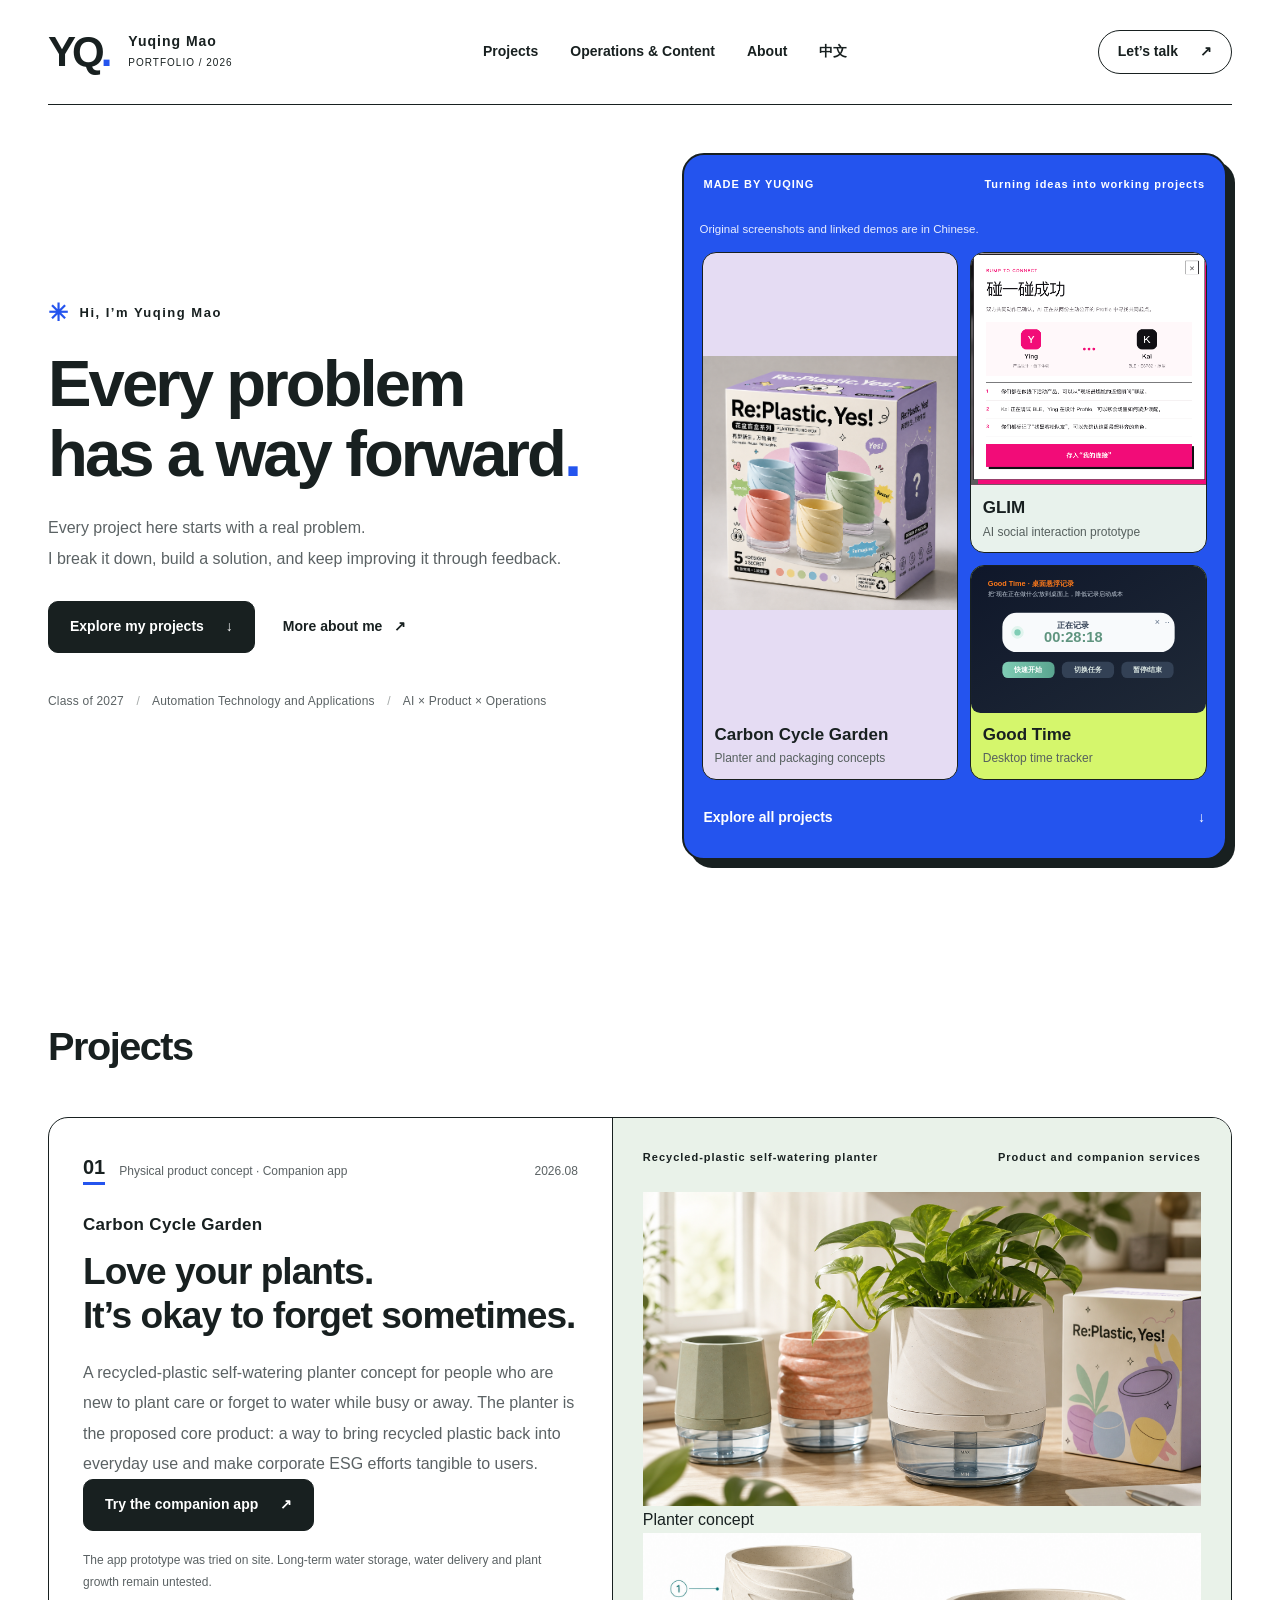
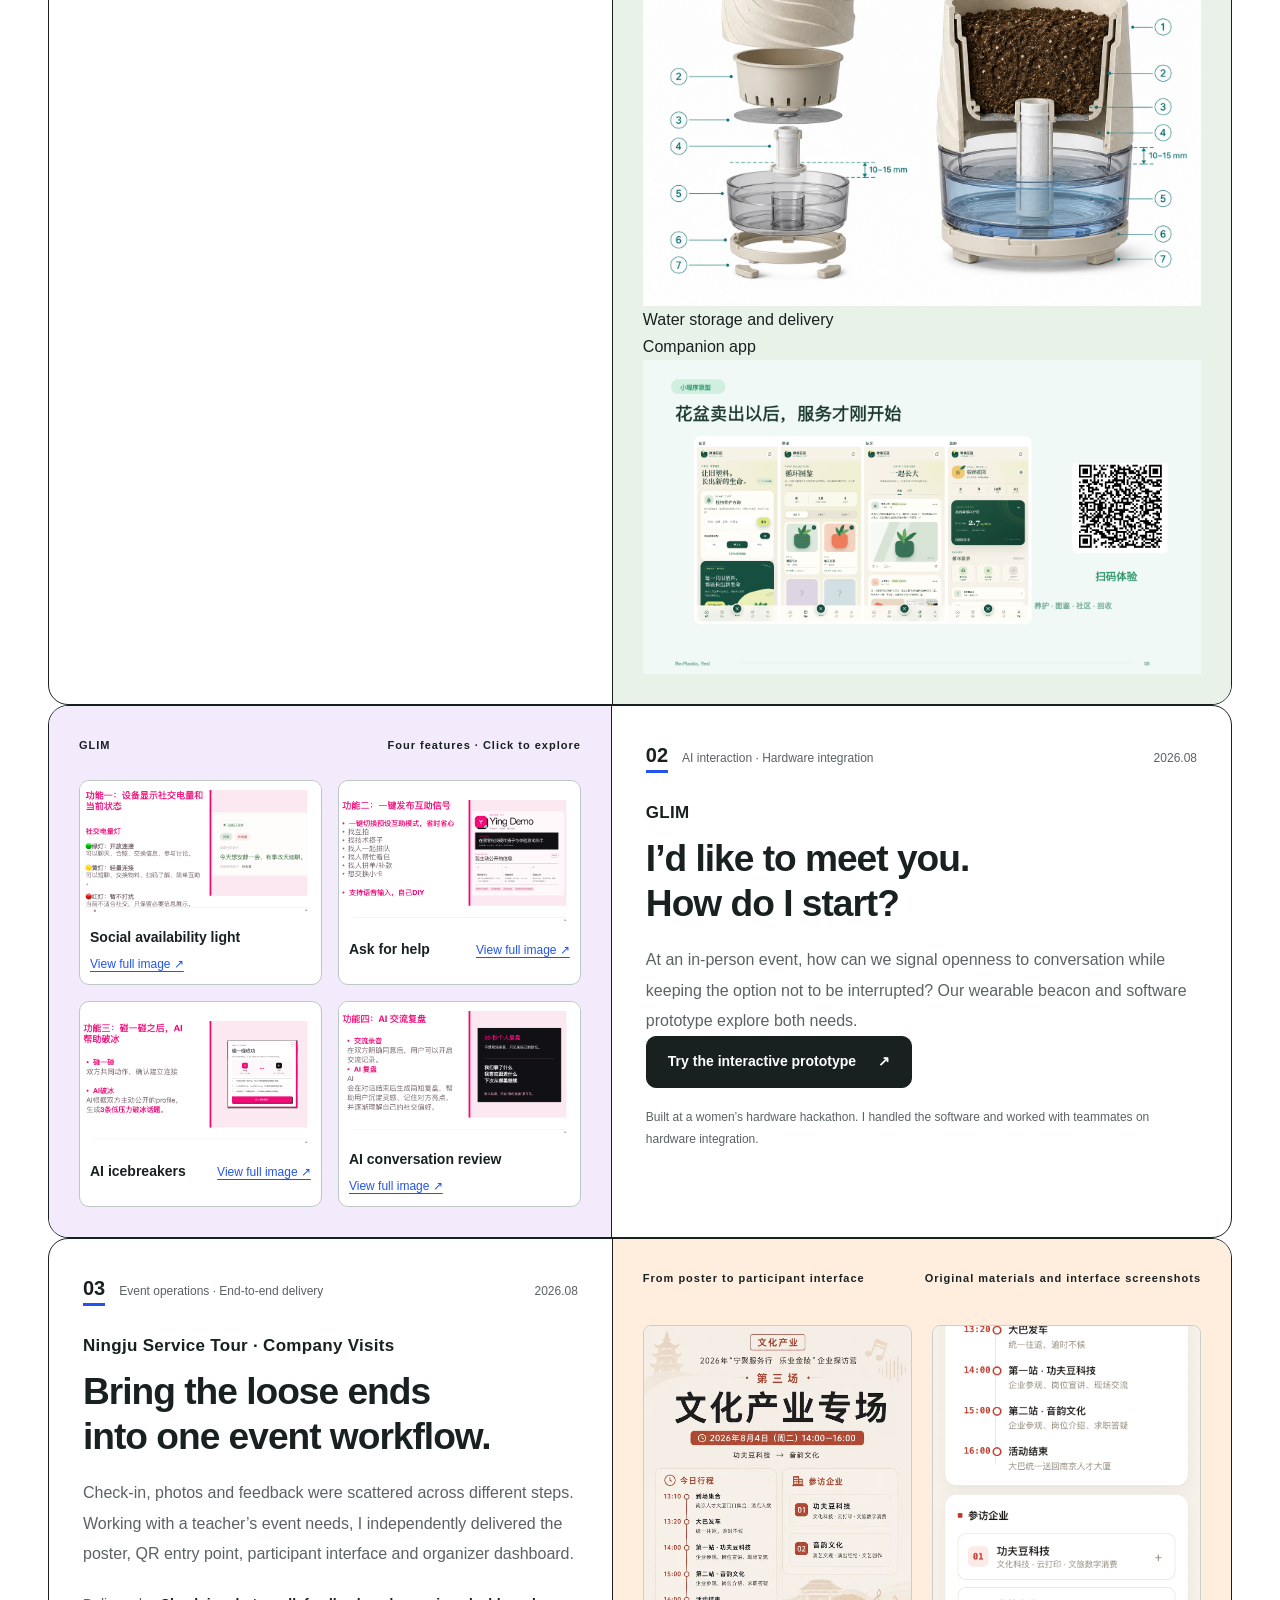
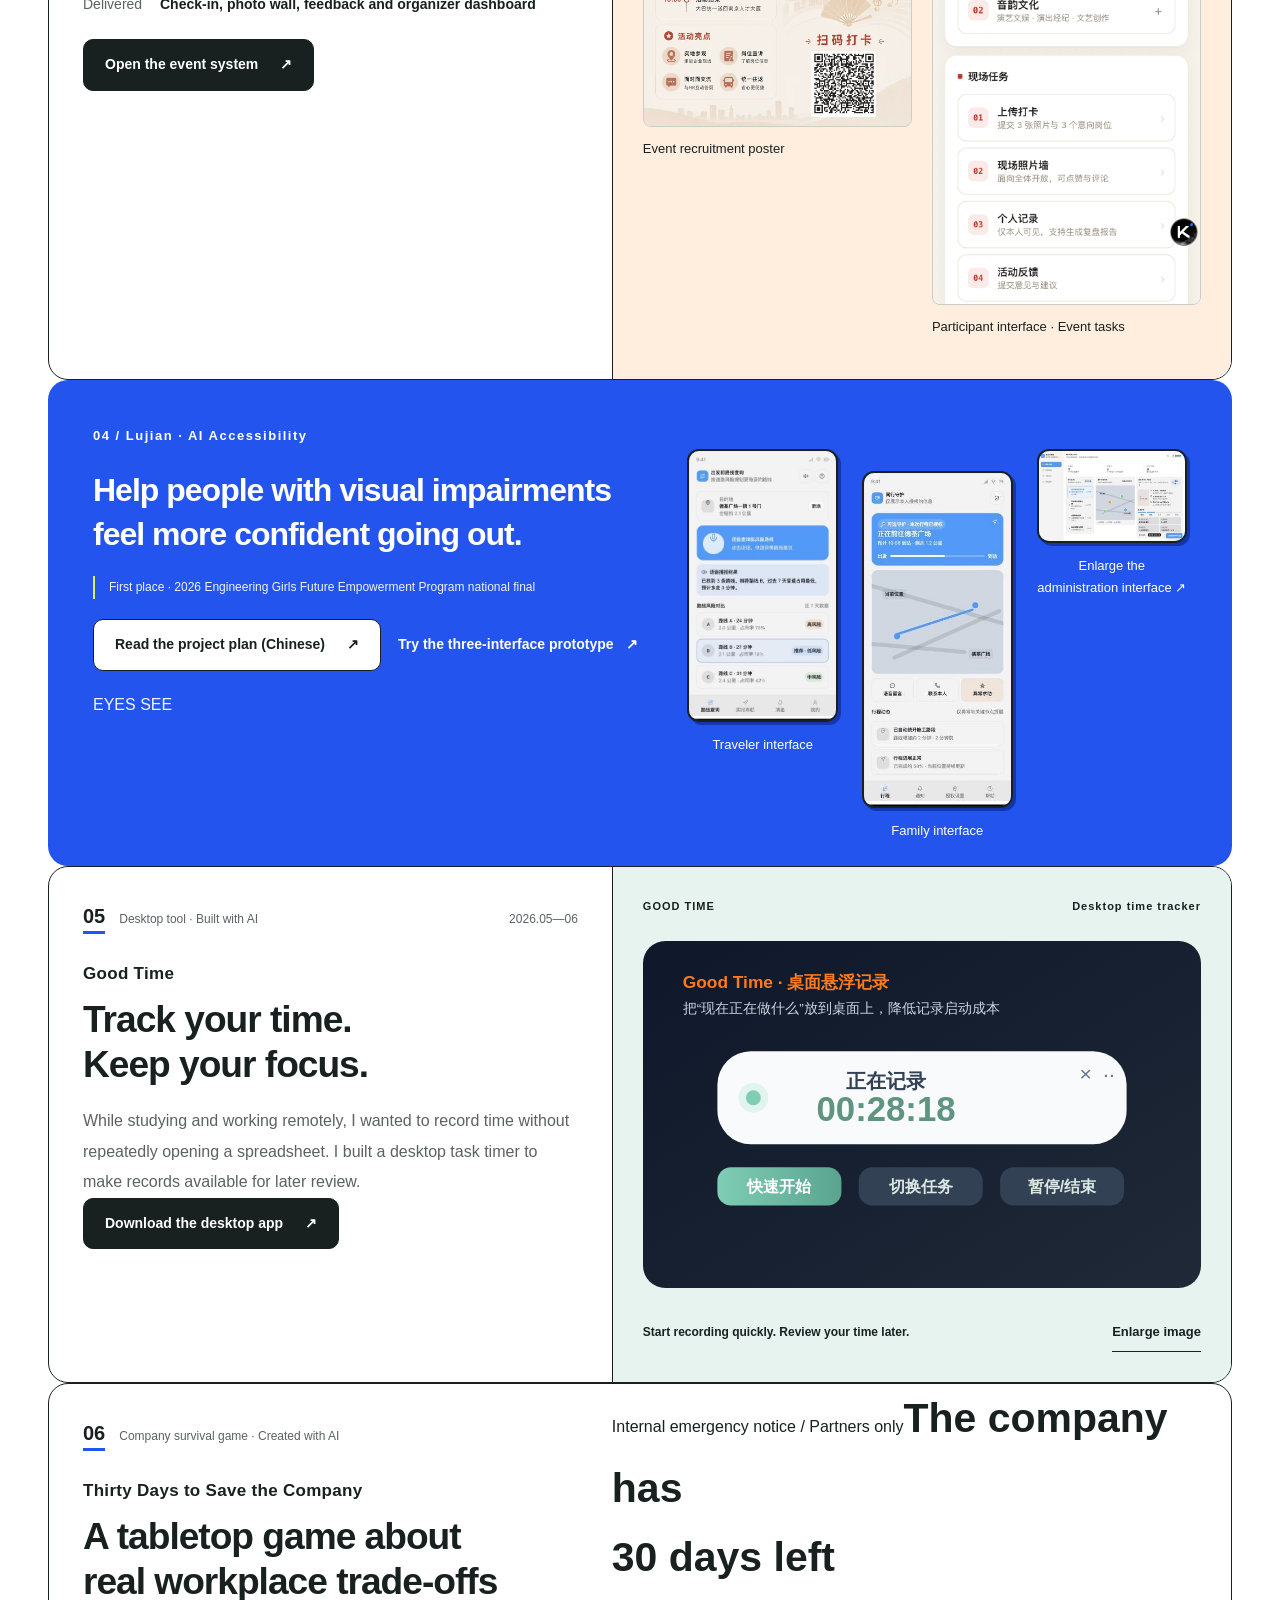
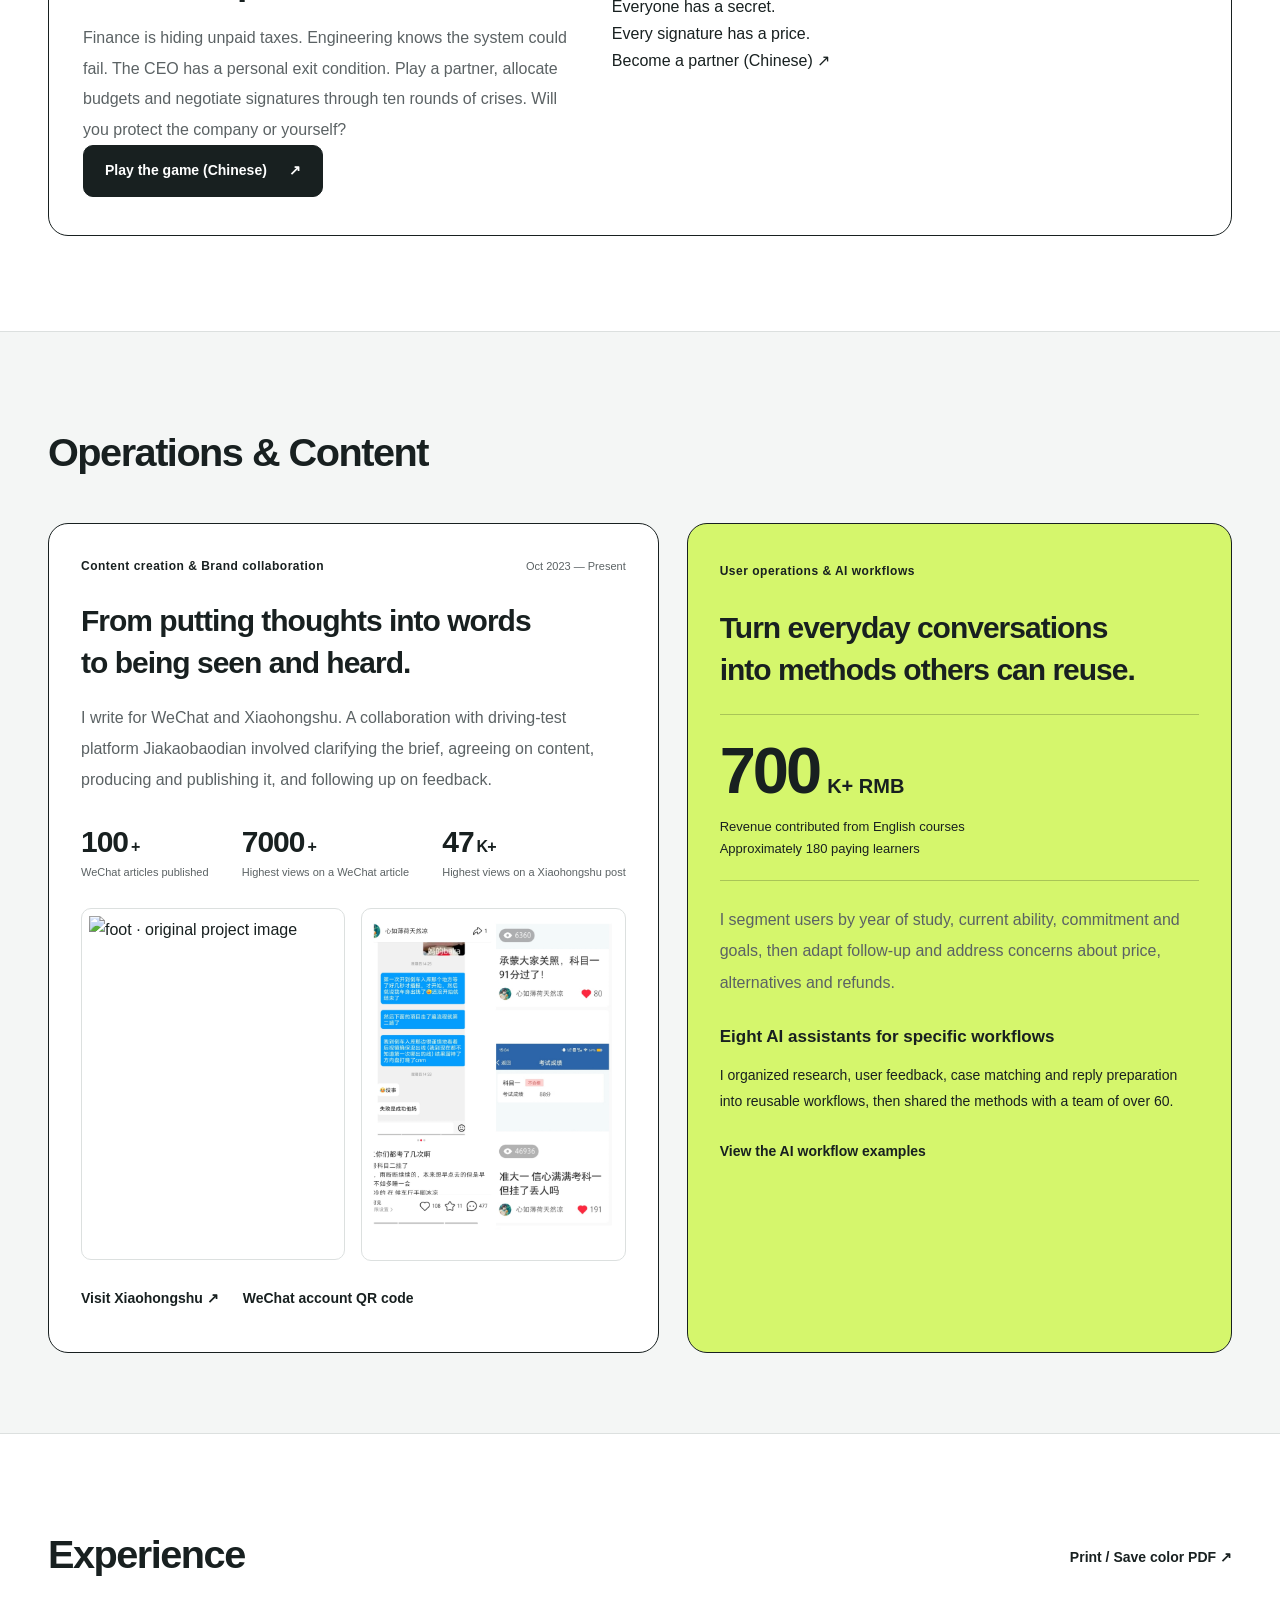
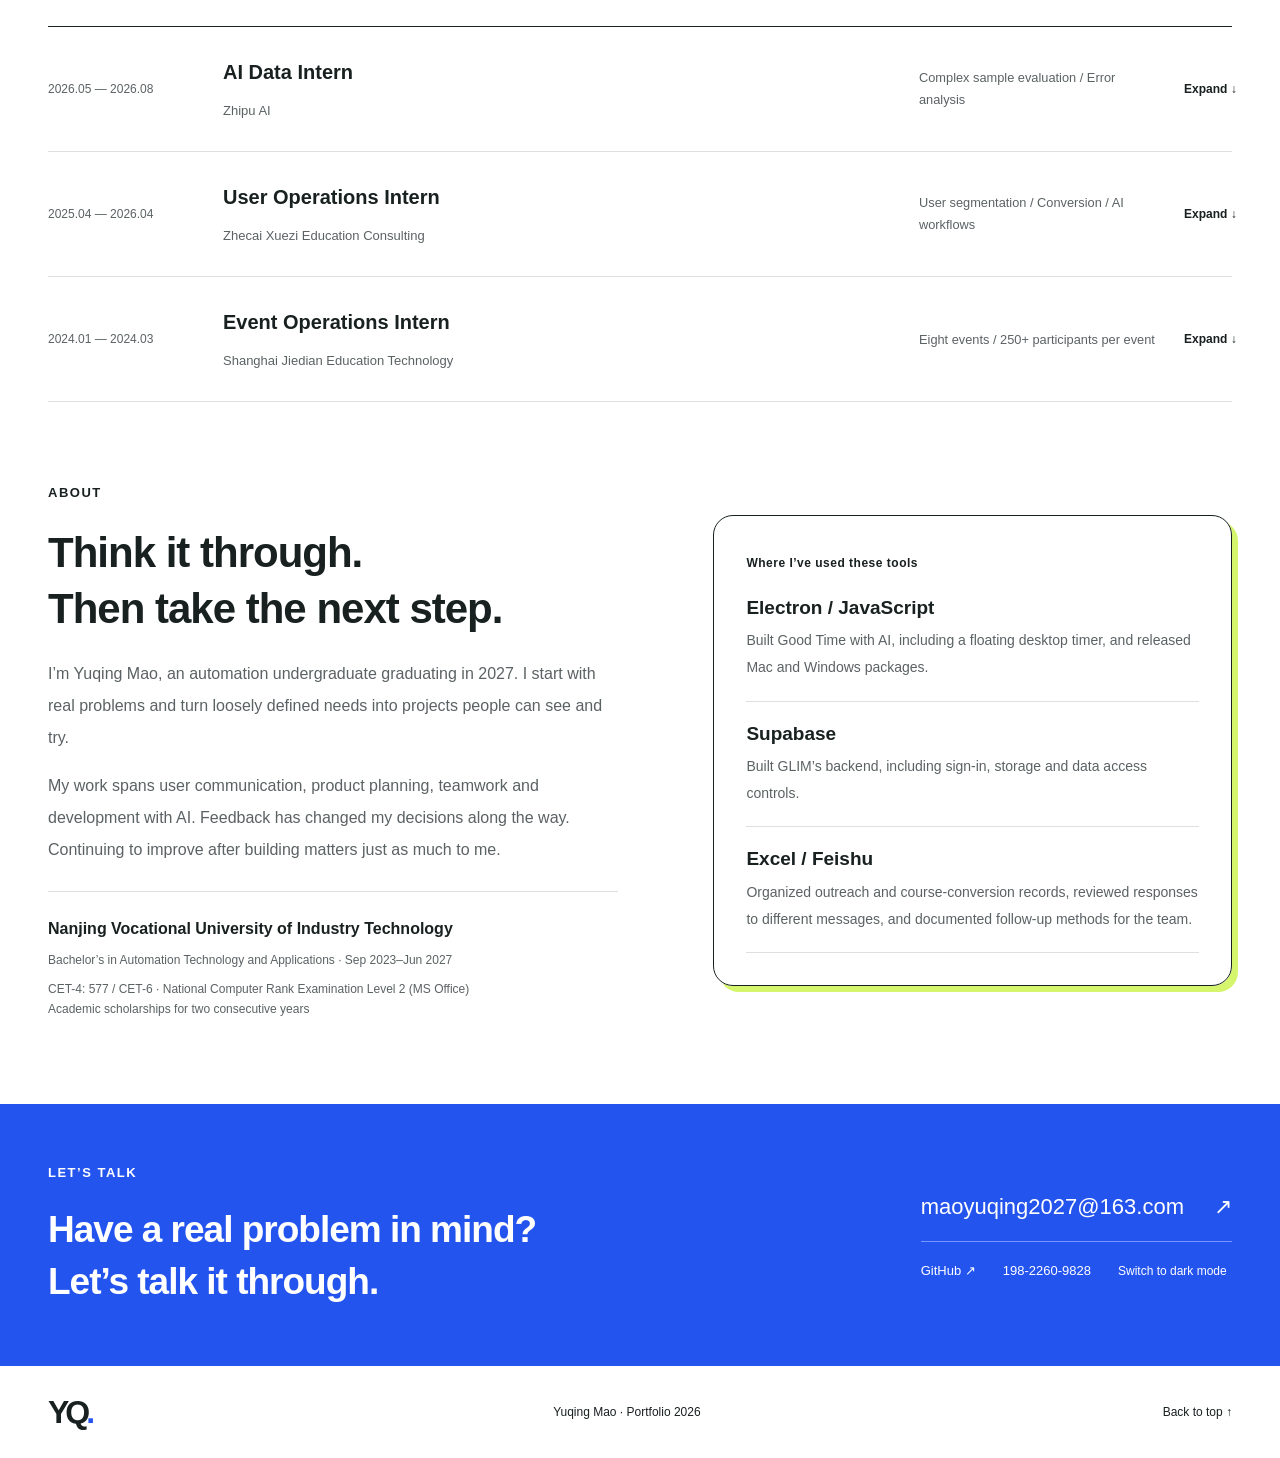
==== index.html @ da19c400 "Create English edition of the complete portfolio" ====
<!doctype html>
<html lang="en">
<head>
  <meta charset="utf-8">
  <meta name="viewport" content="width=device-width, initial-scale=1">
  <meta name="description" content="Yuqing Mao’s portfolio: real projects in product planning, AI development, user operations and collaborative problem solving.">
  <meta name="theme-color" content="#2454ee">
  <title>Yuqing Mao · Portfolio</title>
  <link rel="stylesheet" href="style.1039e407af.css">
  <link rel="stylesheet" href="image-fixes.d05cc0fbe7.css">
  <script src="app.6c5e08f1da.js" defer></script>
  <link rel="stylesheet" href="refinements.css?v=92fca31f43f2">
</head>
<body>
  <a class="skip-link" href="#main">Skip to main content</a>
  <header class="header shell">
    <a class="wordmark" href="#top" aria-label="Yuqing Mao, back to top">YQ<span class="wordmark-dot">.</span><span class="wordmark-name">Yuqing Mao<br><small>PORTFOLIO / 2026</small></span></a>
    <nav aria-label="Original project material · View image"><a href="#work">Projects</a><a href="#practice">Operations &amp; Content</a><a href="#about">About</a><a href="https://mon24123.github.io/portfolio-complete/">中文</a></nav>
    <a class="nav-contact" href="mailto:maoyuqing2027@163.com">Let’s talk <span aria-hidden="true">↗</span></a>
  </header>
  <main id="main">
    <section class="hero shell" id="top" aria-labelledby="hero-title">
      <div class="hero-copy">
        <p class="eyebrow"><span class="tiny-cross" aria-hidden="true">✳</span> Hi, I’m Yuqing Mao</p>
        <h1 id="hero-title">Every problem<br>has a way forward<span class="blue-period">.</span></h1>
        <p class="hero-description">Every project here starts with a real problem.<br>I break it down, build a solution, and keep improving it through feedback.</p>
        <div class="hero-actions"><a class="button button-dark" href="#work">Explore my projects <span aria-hidden="true">↓</span></a><a class="quiet-link" href="#about">More about me <span aria-hidden="true">↗</span></a></div>
        <p class="hero-meta">Class of 2027 <span>/</span> Automation Technology and Applications <span>/</span> AI × Product × Operations</p>
      </div>
      <div class="hero-board work-showcase" aria-label="Selected project previews">
        <div class="board-top"><span>MADE BY YUQING</span><span>Turning ideas into working projects</span></div>
        <p class="evidence-language-note">Original screenshots and linked demos are in Chinese.</p><div class="showcase-grid">
          <a class="showcase-piece showcase-planter" href="#carbon"><img src="carbon-packaging-design.png" alt="carbon packaging design · original project image" width="1254" height="1254" fetchpriority="high"><span><strong>Carbon Cycle Garden</strong><small>Planter and packaging concepts</small></span></a>
          <a class="showcase-piece showcase-glim" href="#glim"><div class="showcase-glim-image"><img src="glim-ai-icebreaker.png" alt="glim ai icebreaker · original project image" width="1600" height="900"></div><span><strong>GLIM</strong><small>AI social interaction prototype</small></span></a>
          <a class="showcase-piece showcase-time" href="#goodtime"><img src="goodtime-widget.svg" alt="goodtime widget · original project image" width="900" height="560"><span><strong>Good Time</strong><small>Desktop time tracker</small></span></a>
        </div>
        <a class="showcase-more" href="#work">Explore all projects <span aria-hidden="true">↓</span></a>
      </div>
    </section>
    <section class="work-section shell" id="work" aria-labelledby="work-title">
      <div class="section-heading plain-section-heading"><h2 id="work-title">Projects</h2></div>
      <article class="project project-carbon" id="carbon">
        <div class="project-copy"><div class="project-meta"><span class="project-index">01</span><span>Physical product concept · Companion app</span><time>2026.08</time></div><h3>Carbon Cycle Garden<span>Love your plants.<br>It’s okay to forget sometimes.</span></h3><p class="project-intro">A recycled-plastic self-watering planter concept for people who are new to plant care or forget to water while busy or away. The planter is the proposed core product: a way to bring recycled plastic back into everyday use and make corporate ESG efforts tangible to users.</p><div class="project-actions"><a class="button button-dark" href="https://da1f3db7ec4b45ccbada79fa11b0fa3a.app.workbuddy.link/" target="_blank" rel="noopener noreferrer">Try the companion app <span aria-hidden="true">↗</span></a></div><p class="boundary">The app prototype was tried on site. Long-term water storage, water delivery and plant growth remain untested.</p></div>
        <div class="project-visual carbon-visual"><div class="visual-caption"><span>Recycled-plastic self-watering planter</span><span>Product and companion services</span></div><div class="carbon-product-strip"><figure><button class="image-button" type="button" data-image="carbon-planter-design.png" data-caption="Planter exterior concept · Original material in Chinese"><img src="carbon-planter-design.png" alt="carbon planter design · original project image" loading="lazy"></button><figcaption>Planter concept</figcaption></figure><figure><button class="image-button" type="button" data-image="carbon-planter-structure.png" data-caption="Water storage and delivery concept · Original material in Chinese"><img src="carbon-planter-structure.png" alt="carbon planter structure · original project image" loading="lazy"></button><figcaption>Water storage and delivery</figcaption></figure></div><p class="carbon-app-label">Companion app</p><button class="image-button carbon-app-preview" type="button" data-image="carbon-garden-ui.png" data-caption="Carbon Cycle Garden companion app · Original material in Chinese" aria-label="Enlarge Carbon Cycle Garden companion app"><img src="carbon-garden-ui.png" alt="carbon garden ui · original project image" width="1600" height="900" loading="lazy"></button></div>
      </article>
      
      <article class="project project-glim" id="glim">
        <div class="project-visual glim-visual glim-compact" id="glim-detail"><div class="visual-caption"><span>GLIM</span><span>Four features · Click to explore</span></div><div class="glim-thumb-grid"><button class="glim-feature" type="button" data-image="glim-social-signal.png" data-caption="Social availability light · Original material in Chinese" aria-label="Enlarge Social availability light"><img src="glim-social-signal.png" alt="glim social signal · original project image" width="1600" height="900" loading="lazy"><span><strong>Social availability light</strong><small>View full image ↗</small></span></button><button class="glim-feature" type="button" data-image="glim-help-signal.png" data-caption="Help signal · Original material in Chinese" aria-label="Enlarge Help signal"><img src="glim-help-signal.png" alt="glim help signal · original project image" width="1600" height="900" loading="lazy"><span><strong>Ask for help</strong><small>View full image ↗</small></span></button><button class="glim-feature" type="button" data-image="glim-ai-icebreaker.png" data-caption="AI icebreakers · Original material in Chinese" aria-label="Enlarge AI icebreakers"><img src="glim-ai-icebreaker.png" alt="glim ai icebreaker · original project image" width="1600" height="900" loading="lazy"><span><strong>AI icebreakers</strong><small>View full image ↗</small></span></button><button class="glim-feature" type="button" data-image="glim-ai-review.png" data-caption="AI conversation review · Original material in Chinese" aria-label="Enlarge AI conversation review"><img src="glim-ai-review.png" alt="glim ai review · original project image" width="1600" height="900" loading="lazy"><span><strong>AI conversation review</strong><small>View full image ↗</small></span></button></div></div>
        <div class="project-copy"><div class="project-meta"><span class="project-index">02</span><span>AI interaction · Hardware integration</span><time>2026.08</time></div><h3>GLIM<span>I’d like to meet you.<br>How do I start?</span></h3><p class="project-intro">At an in-person event, how can we signal openness to conversation while keeping the option not to be interrupted? Our wearable beacon and software prototype explore both needs.</p><div class="project-actions"><a class="button button-dark" href="https://dec3359414dc4fc28be14b5119c0e4ce.app.workbuddy.link/" target="_blank" rel="noopener noreferrer">Try the interactive prototype <span aria-hidden="true">↗</span></a></div><p class="boundary">Built at a women’s hardware hackathon. I handled the software and worked with teammates on hardware integration.</p></div>
      </article>
      <article class="project project-visit" id="visit"><div class="project-copy"><div class="project-meta"><span class="project-index">03</span><span>Event operations · End-to-end delivery</span><time>2026.08</time></div><h3>Ningju Service Tour · Company Visits<span>Bring the loose ends<br>into one event workflow.</span></h3><p class="project-intro">Check-in, photos and feedback were scattered across different steps. Working with a teacher’s event needs, I independently delivered the poster, QR entry point, participant interface and organizer dashboard.</p><dl class="project-facts"><div><dt>Delivered</dt><dd>Check-in, photo wall, feedback and organizer dashboard</dd></div></dl><div class="project-actions"><a class="button button-dark" href="https://nj-culture-visit-26-d9bt8e3db222-1455784944.tcloudbaseapp.com" target="_blank" rel="noopener noreferrer">Open the event system <span aria-hidden="true">↗</span></a></div></div><div class="project-visual visit-visual"><div class="visual-caption"><span>From poster to participant interface</span><span>Original materials and interface screenshots</span></div><div class="visit-stage visit-evidence"><figure><img src="culture-visit-poster.jpg" alt="culture visit poster · original project image" width="1024" height="1536" loading="lazy"><figcaption>Event recruitment poster</figcaption></figure><figure><img src="culture-visit-ui.png" alt="culture visit ui · original project image" width="780" height="1688" loading="lazy"><figcaption>Participant interface · Event tasks</figcaption></figure></div></div></article>
      
      <article class="lujian-project" id="lujian"><div class="lujian-copy"><p class="eyebrow">04 / Lujian · AI Accessibility</p><h3>Help people with visual impairments<br>feel more confident going out.</h3><p class="lujian-award">First place · 2026 Engineering Girls Future Empowerment Program national final</p><div class="project-actions"><a class="button button-light" href="https://mon24123.github.io/portfolio-complete/bp.html">Read the project plan (Chinese) <span aria-hidden="true">↗</span></a><a class="quiet-link" href="https://bc70e4277289472ba066411826c8a06d.gz2.agentos-app.net" target="_blank" rel="noopener noreferrer">Try the three-interface prototype <span aria-hidden="true">↗</span></a></div><p class="eyesee-mark" aria-label="EYES SEE">EYES SEE</p></div><div class="lujian-screens"><figure><button class="image-button" type="button" data-image="bp-trip.jpg" data-caption="EYES SEE traveler prototype · Original material in Chinese"><img src="bp-trip.jpg" alt="bp trip · original project image" width="359" height="658" loading="lazy"></button><figcaption>Traveler interface</figcaption></figure><figure><button class="image-button" type="button" data-image="bp-family.jpg" data-caption="EYES SEE family prototype · Original material in Chinese"><img src="bp-family.jpg" alt="bp family · original project image" width="290" height="658" loading="lazy"></button><figcaption>Family interface</figcaption></figure><figure class="governance-screen"><button class="image-button" type="button" data-image="bp-governance.jpg" data-caption="EYES SEE administration prototype · Original material in Chinese"><img src="bp-governance.jpg" alt="bp governance · original project image" width="1081" height="658" loading="lazy"></button><figcaption>Enlarge the administration interface ↗</figcaption></figure></div></article>
      
      <article class="project project-goodtime" id="goodtime">
        <div class="project-copy">
          <div class="project-meta"><span class="project-index">05</span><span>Desktop tool · Built with AI</span><time>2026.05—06</time></div>
          <h3>Good Time<span>Track your time.<br>Keep your focus.</span></h3>
          <p class="project-intro">While studying and working remotely, I wanted to record time without repeatedly opening a spreadsheet. I built a desktop task timer to make records available for later review.</p>

          <div class="project-actions"><a class="button button-dark" href="https://github.com/Mon24123/good-time/releases/tag/v0.2.2" target="_blank" rel="noopener noreferrer">Download the desktop app <span aria-hidden="true">↗</span></a></div>
        </div>
        <div class="project-visual goodtime-visual">
          <div class="visual-caption"><span>GOOD TIME</span><span>Desktop time tracker</span></div>
          <button class="image-button goodtime-preview" type="button" data-image="goodtime-widget.svg" data-caption="Good Time desktop timer illustration, not an app screenshot · Original material in Chinese" aria-label="Enlarge Good Time desktop timer illustration, not an app screenshot"><img src="goodtime-widget.svg" alt="goodtime widget · original project image" width="900" height="560" loading="lazy"></button>
          <div class="visual-foot"><span>Start recording quickly. Review your time later.</span><button class="image-text-action" type="button" data-image="goodtime-widget.svg" data-caption="Good Time desktop timer illustration, not an app screenshot · Original material in Chinese">Enlarge image</button></div>
        </div>
      </article>
<article class="project project-game" id="game-project"><div class="project-copy"><div class="project-meta"><span class="project-index">06</span><span>Company survival game · Created with AI</span></div><h3>Thirty Days to Save the Company<span>A tabletop game about<br>real workplace trade-offs</span></h3><p class="project-intro">Finance is hiding unpaid taxes. Engineering knows the system could fail. The CEO has a personal exit condition. Play a partner, allocate budgets and negotiate signatures through ten rounds of crises. Will you protect the company or yourself?</p><div class="project-actions"><a class="button button-dark" href="https://mon24123.github.io/portfolio-complete/game/">Play the game (Chinese) <span aria-hidden="true">↗</span></a></div></div><a class="game-poster" href="https://mon24123.github.io/portfolio-complete/game/" aria-label="Play Thirty Days to Save the Company in Chinese"><span>Internal emergency notice / Partners only</span><strong>The company has<br><b>30</b> days left</strong><p>Everyone has a secret.<br>Every signature has a price.</p><span class="game-poster-action">Become a partner (Chinese) ↗</span></a></article>
    </section>
    <section class="practice-section" id="practice" aria-labelledby="practice-title"><div class="shell"><div class="section-heading plain-section-heading"><h2 id="practice-title">Operations &amp; Content</h2></div><div class="practice-grid"><article class="content-card"><div class="content-heading"><span class="small-label">Content creation &amp; Brand collaboration</span><span>Oct 2023 — Present</span></div><h3>From putting thoughts into words<br>to being seen and heard.</h3><p>I write for WeChat and Xiaohongshu. A collaboration with driving-test platform Jiakaobaodian involved clarifying the brief, agreeing on content, producing and publishing it, and following up on feedback.</p><div class="content-numbers"><div><strong>100<span>+</span></strong><p>WeChat articles published</p></div><div><strong>7000<span>+</span></strong><p>Highest views on a WeChat article</p></div><div><strong>47<span>K+</span></strong><p>Highest views on a Xiaohongshu post</p></div></div><div class="content-evidence"><button type="button" class="image-button" data-image="foot.png" data-caption="WeChat publishing and interaction records · Original material in Chinese"><img src="foot.png" alt="foot · original project image" loading="lazy"></button><button type="button" class="image-button" data-image="xhs.png" data-caption="Xiaohongshu content and view records · Original material in Chinese"><img src="xhs.png" alt="xhs · original project image" loading="lazy"></button></div><div class="content-links"><a class="quiet-link" href="https://xhslink.com/m/DnZHFcwTKL" target="_blank" rel="noopener noreferrer">Visit Xiaohongshu ↗</a><button type="button" class="quiet-link text-button" data-image="wxcode.png" data-caption="WeChat account QR code · Original material in Chinese">WeChat account QR code</button></div></article><article class="operations-card"><span class="small-label">User operations &amp; AI workflows</span><h3>Turn everyday conversations<br>into methods others can reuse.</h3><div class="operations-stat"><strong>700<span>K+ RMB</span></strong><p>Revenue contributed from English courses<br>Approximately 180 paying learners</p></div><p>I segment users by year of study, current ability, commitment and goals, then adapt follow-up and address concerns about price, alternatives and refunds.</p><div class="workflow-note"><strong>Eight AI assistants for specific workflows</strong><p>I organized research, user feedback, case matching and reply preparation into reusable workflows, then shared the methods with a team of over 60.</p></div><button class="quiet-link text-button" type="button" data-image="agent.png" data-caption="AI assistants and reusable workflows · Original material in Chinese">View the AI workflow examples </button></article></div></div></section>
    <section class="experience-section shell" id="experience" aria-labelledby="experience-title"><div class="section-heading plain-section-heading"><h2 id="experience-title">Experience</h2><button class="quiet-link text-button" id="print-page" type="button">Print / Save color PDF ↗</button></div><div class="experience-list"><details class="experience-item"><summary><span class="experience-date">2026.05 — 2026.08</span><span class="experience-title"><strong>AI Data Intern</strong><span>Zhipu AI</span></span><span class="experience-key">Complex sample evaluation / Error analysis</span><span class="detail-plus" aria-hidden="true"><span class="when-closed">Expand ↓</span><span class="when-open">Collapse ↑</span></span></summary><div class="experience-body"><p>Evaluated complex real-user question-and-answer samples, identified recurring issues and reported internal tool feedback, producing reviewable judgments under shared guidelines.</p><p>Checked logical consistency, plausibility and formatting; documented contradictions and recurring errors in structured feedback, developing a practical understanding of model limits.</p></div></details><details class="experience-item"><summary><span class="experience-date">2025.04 — 2026.04</span><span class="experience-title"><strong>User Operations Intern</strong><span>Zhecai Xuezi Education Consulting</span></span><span class="experience-key">User segmentation / Conversion / AI workflows</span><span class="detail-plus" aria-hidden="true"><span class="when-closed">Expand ↓</span><span class="when-open">Collapse ↑</span></span></summary><div class="experience-body"><p>Screened potential learners, handled consultations and follow-up, and supported purchases of English courses priced around RMB 4,000. Converted approximately 180 paying learners and contributed over RMB 700,000 in revenue.</p><p>Segmented users by year of study, ability, commitment and goals. Adapted follow-up and increased conversions in a single sales round from two to nine. Addressed price, competitor and refund concerns, re-engaged past leads and achieved the top result in one sales round.</p><p>Created eight AI assistants for specific workflows. Methods were shared with a team of over 60 and incorporated into onboarding.</p></div></details><details class="experience-item"><summary><span class="experience-date">2024.01 — 2024.03</span><span class="experience-title"><strong>Event Operations Intern</strong><span>Shanghai Jiedian Education Technology</span></span><span class="experience-key">Eight events / 250+ participants per event</span><span class="detail-plus" aria-hidden="true"><span class="when-closed">Expand ↓</span><span class="when-open">Collapse ↑</span></span></summary><div class="experience-body"><p>Helped organize eight online events for university students, each with over 250 participants, supporting recruitment, onboarding, live interaction and follow-up.</p><p>Invited participants through private channels, managed group entry and reminders, and served as an event coach for interaction, speaking and participant support. Followed up on participation and feedback.</p></div></details></div></section>
    <section class="about-section shell" id="about" aria-labelledby="about-title"><div class="about-intro"><p class="eyebrow">ABOUT</p><h2 id="about-title">Think it through.<br>Then take the next step.</h2><p>I’m Yuqing Mao, an automation undergraduate graduating in 2027. I start with real problems and turn loosely defined needs into projects people can see and try.</p><p>My work spans user communication, product planning, teamwork and development with AI. Feedback has changed my decisions along the way. Continuing to improve after building matters just as much to me.</p><div class="education"><strong>Nanjing Vocational University of Industry Technology</strong><p>Bachelor’s in Automation Technology and Applications · Sep 2023–Jun 2027</p><p>CET-4: 577 / CET-6 · National Computer Rank Examination Level 2 (MS Office)<br>Academic scholarships for two consecutive years</p></div></div><div class="skills-panel"><span class="small-label">Where I’ve used these tools</span><div><h3>Electron / JavaScript</h3><p>Built Good Time with AI, including a floating desktop timer, and released Mac and Windows packages.</p></div><div><h3>Supabase</h3><p>Built GLIM’s backend, including sign-in, storage and data access controls.</p></div><div><h3>Excel / Feishu</h3><p>Organized outreach and course-conversion records, reviewed responses to different messages, and documented follow-up methods for the team.</p></div></div></section>
    <section class="contact-section" id="contact"><div class="shell contact-inner"><div><p class="eyebrow">LET’S TALK</p><h2>Have a real problem in mind?<br>Let’s talk it through.</h2></div><div class="contact-links"><a class="email-link" href="mailto:maoyuqing2027@163.com">maoyuqing2027@163.com <span aria-hidden="true">↗</span></a><div><a href="https://github.com/Mon24123" target="_blank" rel="noopener noreferrer">GitHub ↗</a><a href="tel:19822609828">198-2260-9828</a><button type="button" class="text-button" id="theme-toggle" aria-pressed="false">Switch to dark mode</button></div></div></div></section>
  </main>
  <footer class="footer shell"><a class="wordmark" href="#top">YQ<span class="wordmark-dot">.</span></a><p>Yuqing Mao · Portfolio 2026</p><a href="#top">Back to top ↑</a></footer>
  <dialog class="image-dialog" id="image-dialog" aria-labelledby="image-caption"><div class="dialog-top"><p id="image-caption"></p><button type="button" id="close-image" aria-label="Original project material · View image">Close ×</button></div><img id="expanded-image" alt=" · original project image"></dialog>
</body>
</html>
---- style.1039e407af.css ----
@charset "UTF-8";
:root{--paper:#fff;--ink:#182020;--muted:#5b6264;--line:#dce0df;--blue:#2454ee;--lime:#d5f66c;--mint:#eef8f1;--shadow:6px 6px 0 var(--ink);--radius:20px;--body-font:-apple-system,BlinkMacSystemFont,"PingFang SC","Microsoft YaHei",sans-serif;color-scheme:light}
*{box-sizing:border-box}html{scroll-behavior:smooth;scroll-padding-top:32px}body{margin:0;background:var(--paper);color:var(--ink);font-family:var(--body-font);font-size:16px;line-height:1.7}a{color:inherit;text-decoration:none}button{font:inherit;color:inherit;cursor:pointer}img{max-width:100%;display:block}h1,h2,h3,h4,p,figure{margin:0}h1,h2,h3,h4{line-height:1.25}button,a,summary{-webkit-tap-highlight-color:transparent}a:focus-visible,button:focus-visible,summary:focus-visible{outline:3px solid var(--blue);outline-offset:5px}::selection{background:var(--lime);color:var(--ink)}.shell{width:min(1220px,calc(100% - 96px));margin-inline:auto}.skip-link{position:fixed;top:-100px;left:20px;background:var(--ink);color:white;padding:10px 20px;z-index:20}.skip-link:focus{top:10px}.header{height:105px;border-bottom:1px solid var(--ink);display:flex;align-items:center;justify-content:space-between;gap:28px}.wordmark{display:inline-flex;align-items:center;font-size:42px;font-weight:900;letter-spacing:-4px;line-height:1}.wordmark-dot{color:var(--blue)}.wordmark-name{font-size:14px;font-weight:700;letter-spacing:1px;line-height:1.4;margin-left:20px}.wordmark-name small{font-size:10px;font-weight:500;letter-spacing:1px}.header nav{display:flex;gap:32px;font-size:14px;font-weight:650}.header nav a:hover,.quiet-link:hover{color:var(--blue)}.nav-contact{display:flex;align-items:center;gap:22px;font-size:14px;font-weight:700;border:1.5px solid var(--ink);border-radius:100px;padding:9px 19px}.nav-contact:hover{background:var(--lime)}.hero{display:grid;grid-template-columns:1.06fr 1fr;gap:50px;align-items:center;padding-block:80px 75px}.eyebrow{font-size:13px;font-weight:750;letter-spacing:1.5px;display:flex;gap:10px;align-items:center}.tiny-cross{color:var(--blue);font-size:24px;line-height:1}.hero h1{font-size:clamp(38px,4.5vw,64px);font-weight:850;letter-spacing:-2px;line-height:1.25;margin-block:24px}.highlight-word{position:relative;isolation:isolate;white-space:nowrap}.highlight-word:after{content:"";position:absolute;z-index:-1;background:var(--lime);inset:59% -4px 3% -4px;transform:rotate(-1.5deg)}.blue-period{color:var(--blue)}.hero-description{font-size:16px;line-height:1.95;color:var(--muted);max-width:445px}.hero-actions{display:flex;gap:28px;align-items:center;margin-top:27px}.button{display:inline-flex;gap:22px;align-items:center;justify-content:center;padding:13px 21px;border:1.5px solid var(--ink);border-radius:10px;font-size:14px;font-weight:700;transition:transform .18s,box-shadow .18s;min-height:48px}.button:hover{transform:translate(-2px,-2px);box-shadow:4px 4px 0 var(--blue)}.button-dark{background:var(--ink);color:#fff}.button-light{background:white;color:var(--ink)}.quiet-link{font-size:14px;font-weight:700;display:inline-flex;gap:12px;align-items:center;padding-block:10px}.hero-meta{font-size:12px;letter-spacing:.2px;color:var(--muted);margin-top:38px}.hero-meta span{color:#a4a9a8;margin-inline:9px}.hero-board{border:2px solid var(--ink);border-radius:22px;box-shadow:8px 8px 0 var(--ink);background:var(--blue);position:relative;transform:rotate(2deg);margin:0 5px 0 0;overflow:visible}.board-top{color:#fff;display:flex;justify-content:space-between;gap:10px;padding:20px;font-size:11px;letter-spacing:1px;font-weight:600}.board-image{position:relative;overflow:hidden;aspect-ratio:1.45;margin:0 20px;background:#f0f8f4;border-radius:12px;border:1px solid #182020}.board-image img{position:absolute;width:170%;max-width:none;left:-15%;top:-40%}.board-note{display:flex;justify-content:space-between;align-items:end;gap:20px;padding:23px 24px 25px;color:white}.board-note strong{font-size:28px;letter-spacing:-1px;line-height:1.35}.board-note>span{font-size:12px;writing-mode:vertical-rl;letter-spacing:1px}.board-sticker{position:absolute;bottom:90px;right:-20px;background:var(--lime);border:1.5px solid var(--ink);border-radius:100px;padding:10px 20px;font-size:14px;font-weight:700;transform:rotate(-7deg);box-shadow:3px 3px 0 var(--ink)}.manifesto{background:var(--lime);border-block:1.5px solid var(--ink)}.manifesto>.shell{display:flex;gap:34px;align-items:center;padding-block:17px;font-size:16px;font-weight:650}.manifesto-separator{font-size:22px}.manifesto-en{margin-left:auto;font-size:11px;letter-spacing:1.4px}.work-section{padding-top:94px}.section-heading{display:flex;justify-content:space-between;align-items:end;gap:25px;margin-bottom:46px}.section-heading h2{font-size:clamp(30px,3.1vw,44px);letter-spacing:-1.5px;margin-top:16px;font-weight:800}.section-heading>p{color:var(--muted);font-size:14px;line-height:1.9}.project{display:grid;grid-template-columns:1fr 1.1fr;border:1.5px solid var(--ink);border-radius:var(--radius);overflow:hidden;scroll-margin-top:30px}.project-copy{padding:38px 34px}.project-meta{font-size:12px;display:flex;align-items:center;gap:14px;color:var(--muted)}.project-meta time{margin-left:auto;white-space:nowrap}.project-index{font-size:20px;line-height:1.1;color:var(--ink);font-weight:850;border-bottom:3px solid var(--blue);padding-bottom:4px}.project h3{font-size:17px;font-weight:650;margin-top:29px;letter-spacing:.3px}.project h3>span{display:block;font-size:34px;font-weight:800;letter-spacing:-1px;line-height:1.35;margin-top:13px}.project-intro{color:var(--muted);margin-top:20px;line-height:1.9}.project-facts{margin-block:23px}.project-facts>div{display:grid;grid-template-columns:65px 1fr;gap:12px;margin-top:11px;font-size:13px}.project-facts dt{color:var(--muted)}.project-facts dd{margin:0;font-weight:600}.project-actions{display:flex;align-items:center;flex-wrap:wrap;gap:17px}.boundary{font-size:12px;color:var(--muted);margin-top:19px;line-height:1.8}.project-visual{min-width:0;position:relative;display:flex;flex-direction:column;justify-content:center;border-left:1.5px solid var(--ink);padding:30px}.carbon-visual{background:#e9f2e9}.visual-caption,.visual-foot{display:flex;justify-content:space-between;gap:10px;font-size:11px;letter-spacing:1px;font-weight:650}.visual-caption{margin-bottom:25px}.visual-foot{align-items:center;margin-top:25px;font-size:12px;letter-spacing:0}.visual-foot>span:last-child{font-size:25px}.image-button{border:0;background:transparent;padding:0;display:block;width:100%;text-align:left}.carbon-crop{aspect-ratio:1.27;overflow:hidden;border:1px solid #c7d8c7;border-radius:10px;background:#fff;position:relative}.carbon-crop img{position:absolute;max-width:none;width:160%;left:-13%;top:-31%}.project-detail{border-bottom:1px solid var(--line);margin:0 0 64px;padding:0 8px}.project-detail summary{list-style:none;cursor:pointer;display:flex;align-items:center;gap:20px;padding:24px 0;font-size:14px;font-weight:700}.project-detail summary::-webkit-details-marker{display:none}.project-detail summary>span:not(.detail-plus){font-size:13px;color:var(--muted);font-weight:400}.detail-plus{margin-left:auto;font-size:23px}.project-detail[open] .detail-plus{transform:rotate(45deg)}.detail-grid{display:grid;grid-template-columns:repeat(3,1fr);gap:32px;padding:0 0 32px}.detail-grid h4{font-size:17px;margin-bottom:12px}.detail-grid p{color:var(--muted);font-size:14px;line-height:1.9}.footer{display:flex;justify-content:space-between;align-items:center;border-top:1px solid var(--ink);gap:20px;padding-block:30px;font-size:12px}.footer .wordmark{font-size:32px}.image-dialog{border:0;border-radius:16px;padding:16px;max-width:min(1400px,94vw);max-height:94vh;background:#fff;color:var(--ink)}.image-dialog::backdrop{background:#12202bd9}.dialog-top{display:flex;justify-content:space-between;gap:25px;align-items:center;padding-bottom:14px;font-size:14px}.dialog-top button{border:1px solid var(--line);border-radius:7px;padding:7px 14px;background:white;white-space:nowrap}.image-dialog>img{max-height:80vh;max-width:100%;object-fit:contain;margin:auto}
.text-button{background:none;border:0;padding-inline:0}.glim-visual{background:#f3eafb;border-left:0;border-right:1.5px solid var(--ink)}.glim-panels{display:grid;grid-template-columns:1fr 1fr;gap:17px}.glim-panels figure:nth-child(1){transform:rotate(-3deg);margin-top:25px}.glim-panels figure:nth-child(2){transform:rotate(3deg);margin-bottom:25px}.glim-crop{border:1.5px solid var(--ink);border-radius:15px;box-shadow:4px 4px 0 var(--ink);overflow:hidden;position:relative;background:#fceaf2;aspect-ratio:.7}.glim-crop img{position:absolute;width:285%;max-width:none;left:-165%;top:0}.signal-crop img{width:310%;left:-175%;top:1%}.icebreaker-crop img{width:325%;left:-190%;top:-2%}.glim-panels figcaption{margin-top:16px;font-size:12px;font-weight:600}.glim-panels figcaption b{margin-right:8px;color:#8c2461}.feature-grid{display:grid;grid-template-columns:repeat(4,1fr);gap:20px;padding-bottom:22px}.feature-grid img{border-radius:9px;border:1px solid var(--line)}.feature-grid figcaption{font-size:13px;color:var(--muted);margin-top:12px}.feature-grid figcaption strong{display:block;color:var(--ink);font-size:15px;margin-bottom:7px}.detail-note{color:var(--muted);font-size:13px;padding-bottom:25px}.visit-visual{background:#ffeddd}.visit-stage{display:grid;grid-template-columns:1.4fr .65fr;gap:25px;align-items:center}.poster-image{border:1px solid var(--ink);border-radius:9px;overflow:hidden;box-shadow:5px 5px 0 #ba9a80;transform:rotate(-3deg)}.visit-flow{list-style:none;margin:0;padding:0}.visit-flow li{font-size:13px;padding-block:20px;border-bottom:1px solid #d6c1b0;font-weight:650;white-space:nowrap}.visit-flow li span{display:block;font-size:11px;font-weight:500;color:#72523f;letter-spacing:1px}.project-spacing{height:64px}.lujian-project{display:grid;grid-template-columns:1.1fr 1fr;gap:45px;padding:45px 45px 0;background:var(--blue);color:white;border-radius:20px;overflow:hidden}.lujian-copy{padding-bottom:42px}.lujian-copy h3{font-size:32px;line-height:1.4;letter-spacing:-1px;margin-top:20px}.lujian-copy>p:not(.eyebrow){font-size:15px;line-height:1.9;margin-top:19px;color:#f0f3ff}.lujian-copy .lujian-award{border-left:2px solid var(--lime);padding-left:14px;font-size:12px!important;margin-block:20px}.lujian-copy .boundary{font-size:12px!important}.lujian-copy .quiet-link:hover{color:var(--lime)}.lujian-screens{display:flex;align-items:start;gap:24px;padding-top:40px}.lujian-screens figure{width:47%;transform:rotate(-6deg)}.lujian-screens figure:nth-child(2){padding-top:65px;transform:rotate(6deg)}.lujian-screens img{border:2px solid var(--ink);border-radius:19px;width:100%;box-shadow:5px 5px 0 #1536aa}.lujian-screens figcaption{font-size:13px;margin-top:12px;text-align:center}.practice-section{background:#f4f6f5;border-block:1px solid var(--line);padding-block:80px;margin-top:95px}.practice-grid{display:grid;grid-template-columns:1.12fr 1fr;gap:28px}.content-card,.operations-card{border:1.5px solid var(--ink);border-radius:20px;padding:32px;background:var(--paper)}.small-label{display:inline-block;font-size:12px;font-weight:650;letter-spacing:.5px}.content-heading{display:flex;justify-content:space-between;gap:10px;align-items:center}.content-heading>span:last-child{font-size:11px;color:var(--muted)}.practice-grid h3{font-size:30px;line-height:1.4;letter-spacing:-1px;margin-block:23px 18px}.practice-grid article>p{font-size:15px;color:var(--muted);line-height:1.95}.content-numbers{display:flex;justify-content:space-between;gap:15px;padding-block:26px}.content-numbers strong{font-size:30px;letter-spacing:-1px;white-space:nowrap;line-height:1.4}.content-numbers strong span{font-size:16px;margin-left:3px}.content-numbers p{font-size:11px;color:var(--muted)}.content-evidence{display:grid;grid-template-columns:1fr 1fr;gap:16px}.content-evidence .image-button{height:170px;overflow:hidden;border:1px solid var(--line);border-radius:10px;background:white}.content-evidence img{width:100%;height:100%;object-fit:cover;object-position:center 23%}.content-links{display:flex;gap:24px;align-items:center;margin-top:16px}.operations-card{background:var(--lime)}.operations-stat{border-block:1px solid #a9c557;padding-block:20px;margin-block:23px}.operations-stat strong{font-size:65px;line-height:1.1;letter-spacing:-3px;display:block}.operations-stat strong span{font-size:20px;letter-spacing:0;margin-left:8px}.operations-stat p{font-size:13px;margin-top:10px}.workflow-note{margin-top:25px}.workflow-note strong{font-size:17px}.workflow-note p{font-size:14px;line-height:1.9;margin-top:10px}.operations-card>.quiet-link{margin-top:15px}.small-detail{border-top:1px solid #a9c557;margin-top:15px;padding-top:17px;font-size:13px}.small-detail summary{cursor:pointer;font-weight:650}.small-detail p{line-height:1.9;margin-top:15px}.evidence-links{display:flex;flex-wrap:wrap;gap:18px;margin-top:15px}.evidence-links button{padding:0;background:none;border:0;border-bottom:1px solid currentColor;font-size:12px}.experience-section{padding-block:80px}.experience-list{border-top:1px solid var(--ink)}.experience-item{border-bottom:1px solid var(--line)}.experience-item summary{list-style:none;display:grid;grid-template-columns:150px 1fr 240px 24px;gap:25px;align-items:center;padding-block:28px;cursor:pointer}.experience-item summary::-webkit-details-marker{display:none}.experience-date{font-size:12px;color:var(--muted)}.experience-title strong{display:block;font-size:20px;margin-bottom:7px}.experience-title>span{font-size:13px;color:var(--muted)}.experience-key{font-size:12px;color:var(--muted)}.experience-body{padding:0 80px 26px 175px;color:var(--muted);font-size:15px;line-height:1.95}.experience-body p+p{margin-top:10px}.experience-item[open] .detail-plus{transform:rotate(45deg)}.about-section{display:grid;grid-template-columns:1.1fr 1fr;gap:95px;padding-bottom:85px}.about-intro h2{font-size:42px;line-height:1.35;letter-spacing:-1px;margin-block:20px}.about-intro>p:not(.eyebrow){color:var(--muted);font-size:15px;line-height:2;margin-top:16px}.education{margin-top:25px;padding-top:23px;border-top:1px solid var(--line)}.education strong{font-size:16px}.education p{font-size:12px;color:var(--muted);margin-top:8px}.skills-panel{border:1.5px solid var(--ink);border-radius:20px;padding:32px;align-self:center;box-shadow:6px 6px 0 var(--lime)}.skills-panel>div:not(.tools-line){padding-block:20px;border-bottom:1px solid var(--line)}.skills-panel h3{font-size:19px;margin-bottom:8px}.skills-panel p{font-size:14px;color:var(--muted);line-height:1.9}.tools-line{font-size:12px;padding-top:20px;color:var(--muted)}.contact-section{background:var(--blue);color:white;padding-block:58px}.contact-inner{display:flex;justify-content:space-between;align-items:center;gap:30px}.contact-section h2{font-size:37px;line-height:1.4;letter-spacing:-1px;margin-top:20px}.email-link{display:flex;align-items:center;justify-content:space-between;gap:30px;font-size:22px;border-bottom:1px solid #7894ff;padding-bottom:15px}.email-link:hover{color:var(--lime)}.contact-links>div{display:flex;gap:27px;flex-wrap:wrap;margin-top:18px;font-size:13px}.contact-links button{color:inherit;font-size:12px}.footer{margin-top:0;border-top:0}body.dark{--paper:#151e23;--ink:#eef3f1;--muted:#b3c0c1;--line:#354347;color-scheme:dark}body.dark .button-dark{background:#e9f0eb;color:#142021}body.dark .highlight-word:after{background:#567622}body.dark .manifesto,body.dark .operations-card{color:#182020}body.dark .operations-card>p{color:#374820}body.dark .project-visual{color:#182020}body.dark .practice-section{background:#10181d}body.dark .wordmark-dot{color:#9bb3ff}body.dark .button-light{color:#182020}body.dark .image-dialog{color:#182020}body.dark .dialog-top button{color:#182020}body.dark .board-sticker{color:#182020}body.dark .blue-period{color:#9bb3ff}body.dark .nav-contact:hover{color:#182020}body.dark .content-heading>span:last-child{color:#b3c0c1}
@media(min-width:1440px){.hero{padding-block:95px 90px}.hero h1{font-size:67px}}
@media(max-width:1050px){.shell{width:calc(100% - 64px)}.hero{gap:30px;padding-block:60px}.hero h1{font-size:45px}.hero-meta{font-size:11px}.hero-meta span{margin-inline:5px}.board-note strong{font-size:23px}.project-copy{padding:28px}.project h3>span{font-size:28px}.project-visual{padding:22px}.manifesto>.shell{gap:22px}.manifesto-en{display:none}.project-actions{gap:10px}.header nav{gap:22px}}
@media(max-width:760px){.shell{width:calc(100% - 40px)}.header{height:82px;gap:15px}.wordmark{font-size:34px}.wordmark-name{font-size:12px;margin-left:13px}.wordmark-name small{font-size:9px}.header nav{display:none}.nav-contact{font-size:13px;padding:9px 14px;gap:12px}.hero{grid-template-columns:1fr;gap:44px;padding-block:42px 46px}.hero h1{font-size:clamp(36px,8.7vw,53px);letter-spacing:-1.3px;margin-block:20px}.hero-description{font-size:15px;max-width:500px}.hero-description br{display:none}.hero-actions{margin-top:22px;gap:25px}.hero-meta{margin-top:24px;font-size:11px}.hero-board{margin:0 10px 8px 2px}.board-image{aspect-ratio:1.8}.board-image img{top:-45%}.board-top{padding:15px 18px}.board-note{padding:17px 20px}.board-note strong{font-size:25px}.board-note>span{writing-mode:horizontal-tb;font-size:11px}.board-sticker{bottom:68px;right:-15px;font-size:12px;padding:8px 15px}.manifesto>.shell{justify-content:space-between;font-size:12px;gap:8px;padding-block:14px}.manifesto-separator{font-size:18px}.work-section{padding-top:59px}.section-heading{display:block;margin-bottom:28px}.section-heading h2{font-size:32px;margin-top:11px}.section-heading>p{margin-top:15px;font-size:14px}.section-heading>p br{display:none}.eyebrow{font-size:11px}.project{grid-template-columns:1fr}.project-copy{padding:25px 22px}.project h3{margin-top:22px}.project h3>span{font-size:29px;margin-top:10px}.project-intro{font-size:15px;margin-top:16px}.project-meta{font-size:11px;gap:10px}.project-facts{margin-block:20px}.project-visual{border-left:0;border-top:1.5px solid var(--ink);padding:24px 22px}.visual-caption{margin-bottom:18px}.visual-foot{margin-top:16px}.carbon-crop{aspect-ratio:1.35}.project-detail{margin-bottom:40px}.project-detail summary{gap:12px;padding:20px 0}.project-detail summary>span:not(.detail-plus){font-size:12px;flex:1}.detail-grid{grid-template-columns:1fr;gap:24px}.footer{font-size:11px;gap:10px}.footer p{max-width:140px}.image-dialog{padding:12px}.dialog-top{font-size:12px;gap:12px}}
@media(max-width:1050px){.feature-grid{grid-template-columns:repeat(2,1fr)}.lujian-project{padding:30px 30px 0;gap:30px}.lujian-copy h3{font-size:28px}.practice-grid{gap:20px}.content-card,.operations-card{padding:25px}.practice-grid h3{font-size:27px}.content-numbers strong{font-size:26px}.experience-item summary{grid-template-columns:125px 1fr 24px;gap:20px}.experience-key{display:none}.experience-body{padding-left:145px;padding-right:40px}.about-section{gap:45px}.email-link{font-size:19px}}
@media(max-width:760px){.project-glim .glim-visual{order:2;border-right:0;border-top:1.5px solid var(--ink)}.glim-panels{max-width:480px;width:100%;margin:auto}.feature-grid{gap:15px}.feature-grid figcaption{font-size:12px}.feature-grid figcaption strong{font-size:14px}.visit-stage{gap:20px;grid-template-columns:1.4fr .65fr}.visit-flow li{padding-block:18px;font-size:12px}.project-spacing{height:40px}.lujian-project{grid-template-columns:1fr;padding:25px 22px 0;gap:5px}.lujian-copy{padding-bottom:10px}.lujian-copy h3{font-size:28px}.lujian-screens{padding-top:15px;max-height:340px;overflow:hidden;margin-inline:15px;gap:30px}.lujian-screens figure:nth-child(2){padding-top:45px}.practice-section{padding-block:52px;margin-top:60px}.practice-grid{grid-template-columns:1fr;gap:22px}.content-card,.operations-card{padding:25px 22px}.practice-grid h3{font-size:28px}.content-numbers{gap:10px}.content-numbers strong{font-size:28px}.content-numbers p{font-size:10px}.content-evidence .image-button{height:160px}.content-links{gap:20px}.content-links .quiet-link{font-size:12px}.operations-stat strong{font-size:57px}.experience-section{padding-block:55px}.experience-section .section-heading>.quiet-link{margin-top:10px}.experience-item summary{grid-template-columns:1fr 24px;gap:10px;padding-block:23px}.experience-date{grid-column:1 / -1}.experience-title strong{font-size:18px}.experience-title>span{font-size:12px}.experience-body{padding:0 10px 25px 0;font-size:14px}.about-section{grid-template-columns:1fr;gap:32px;padding-bottom:55px}.about-intro h2{font-size:35px}.skills-panel{padding:25px}.contact-section{padding-block:40px}.contact-inner{flex-direction:column;align-items:stretch;gap:32px}.contact-section h2{font-size:32px}.email-link{font-size:clamp(14px,4.7vw,22px);gap:12px}.contact-links>div{gap:23px;font-size:12px}.contact-links button{font-size:12px}}

@media(prefers-reduced-motion:reduce){html{scroll-behavior:auto}*,*:before,*:after{transition:none!important;animation:none!important}}

/* Readable body copy and complete original screenshot crops. */
.hero-description,.project-intro,.practice-grid article>p,.about-intro>p:not(.eyebrow),.experience-body,.lujian-copy>p:not(.eyebrow):not(.boundary):not(.lujian-award){font-size:1rem}
.detail-grid p,.project-facts>div,.workflow-note p,.skills-panel p{font-size:.875rem}
.board-image,.carbon-crop{aspect-ratio:965/541}
.board-image img,.carbon-crop img{width:165.804%;height:auto;left:-15.026%;top:-40.111%}
---- image-fixes.d05cc0fbe7.css ----
/* Keep original image proportions when HTML width/height attributes are present. */
img {
  height: auto;
}

/* Text-heavy screenshots stay upright, without interpolation from rotation. */
.hero-board,
.glim-panels figure:nth-child(1),
.glim-panels figure:nth-child(2),
.poster-image,
.lujian-screens figure,
.lujian-screens figure:nth-child(2) {
  transform: none;
}

/* Show the actual UI rectangles from the existing presentation slides. */
.glim-panels {
  align-items: center;
  gap: 20px;
}
.glim-panels figure:nth-child(1),
.glim-panels figure:nth-child(2) {
  margin: 0;
}
.glim-crop {
  border-radius: 12px;
  box-shadow: 3px 3px 0 #182020;
}
.signal-crop {
  aspect-ratio: 625 / 418;
}
.signal-crop img {
  width: 256%;
  height: auto;
  left: -141.6%;
  top: -52.153%;
}
.icebreaker-crop {
  aspect-ratio: 457 / 452;
}
.icebreaker-crop img {
  width: 350.109%;
  height: auto;
  left: -214.004%;
  top: -41.593%;
}
.feature-grid img {
  width: 100%;
  height: auto;
  aspect-ratio: 16 / 9;
  object-fit: contain;
}

/* Full posters and mobile screens: cap scale, never cut the bottom off. */
.poster-image {
  max-width: 300px;
  justify-self: center;
}
.poster-image img {
  width: 100%;
  height: auto;
}
.lujian-screens {
  align-items: start;
  justify-content: center;
  max-height: none;
  overflow: visible;
  padding-block: 24px;
}
.lujian-screens figure {
  flex: 0 1 180px;
  width: auto;
  min-width: 0;
}
.lujian-screens figure:nth-child(2) {
  padding-top: 22px;
}
.lujian-screens img {
  width: 100%;
  height: auto;
  border-radius: 12px;
  box-shadow: 3px 3px 0 #1536aa;
}

/* Evidence is a document thumbnail, not a landscape cover crop. */
.content-evidence {
  align-items: start;
}
.content-evidence .image-button {
  height: auto;
  min-width: 0;
  aspect-ratio: 3 / 4;
  padding: 7px;
  background: #fff;
}
.content-evidence img {
  width: 100%;
  height: 100%;
  object-fit: contain;
  object-position: center;
}
.image-button {
  cursor: zoom-in;
}

@media (max-width: 760px) {
  .glim-panels { gap: 14px; }
  .glim-panels figcaption { font-size: 12px; line-height: 1.65; }
  .glim-panels figcaption b { display: block; margin: 0 0 3px; }
  .lujian-screens { margin-inline: 0; gap: 16px; }
  .lujian-screens figure { flex-basis: 145px; }
  .lujian-screens figure:nth-child(2) { padding-top: 18px; }
  .content-evidence .image-button { height: auto; }
}



/* Good Time uses the original portfolio diagrams, shown without cropping. */
.goodtime-visual { background: #e7f3ee; }
.goodtime-preview { max-width: 560px; margin-inline: auto; border-radius: 18px; overflow: hidden; }
.goodtime-preview img { width: 100%; height: auto; }
.goodtime-panel-link { margin-top: 14px; align-self: flex-start; }
.project-goodtime > * { min-width: 0; }
@media (max-width: 760px) {
  .project-goodtime .project-meta { flex-wrap: wrap; gap: 10px; }
  .goodtime-visual .visual-caption { flex-wrap: wrap; }
}

/* Clear project navigation replaces the repeated hero screenshot. */
.project-directory { padding-bottom: 22px; }
.directory-heading { padding: 0 24px 20px; color: white; }
.directory-heading > strong { display:block; font-size: 30px; line-height: 1.4; letter-spacing: -.5px; }
.directory-heading > span { display:block; margin-top: 12px; font-size: 13px; }
.directory-links { display:grid; gap: 8px; padding-inline:20px; }
.directory-links a { display:grid; grid-template-columns: 28px minmax(0,1fr) 18px; align-items:center; gap:12px; min-height:70px; padding:12px 16px; background:white; color:#182020; border:1px solid #182020; border-radius:12px; }
.directory-links a:hover { background:var(--lime); }
.directory-links a:focus-visible { outline-color:white; }
.directory-links strong { display:block; font-size:17px; }
.directory-links small { display:block; font-size:12px; color:#5b6264; margin-top:2px; }
.directory-number { font-size:12px; font-weight:700; color:#2454ee; }
.directory-links a:nth-child(2) { background:#f3eafb; }
.directory-links a:nth-child(5) { background:#d5f66c; }
.directory-links a:hover { background:#e5f1ff; }
.image-text-action { border:0; border-bottom:1px solid currentColor; padding:8px 0; background:none; font-size:13px; font-weight:650; white-space:nowrap; cursor:zoom-in; }
.detail-plus { font-size:12px; font-weight:650; white-space:nowrap; }
.when-open { display:none; }
details[open] > summary .when-closed { display:none; }
details[open] > summary .when-open { display:inline; }
.project-detail[open] .detail-plus,.experience-item[open] .detail-plus { transform:none; }
.experience-item summary { grid-template-columns:150px 1fr 240px 48px; }
.glim-gallery { padding:24px 0 0; }
.gallery-heading { display:flex; justify-content:space-between; gap:16px; align-items:baseline; margin-bottom:22px; }
.gallery-heading h3 { font-size:20px; }
.gallery-heading p { font-size:13px; color:var(--muted); }
.glim-gallery .feature-grid { grid-template-columns:repeat(2,minmax(0,1fr)); gap:30px; }
.glim-gallery .feature-grid figcaption { font-size:14px; }
.skills-panel h3 { font-size:19px; }
@media(max-width:980px) { .experience-item summary { grid-template-columns:125px 1fr 48px; } }
@media(max-width:760px) {
 .directory-heading > strong { font-size:26px; }
 .directory-links { padding-inline:16px; }
 .directory-links a { padding:10px 12px; gap:8px; }
 .experience-item summary { grid-template-columns:minmax(0,1fr) 48px; }
 .gallery-heading { display:block; }
 .gallery-heading p { margin-top:8px; }
 .glim-gallery .feature-grid { grid-template-columns:1fr; gap:26px; }
 .project-detail summary { flex-wrap:wrap; gap:10px; }
 .project-detail summary > span:not(.detail-plus) { flex:1 1 160px; }
}

/* Keep the overview comfortably within a laptop-sized first viewport. */
.hero { padding-block:48px 52px; }
.directory-heading > strong { font-size:26px; line-height:1.3; }
.directory-heading { padding-bottom:16px; }
.directory-links a { min-height:60px; padding-block:8px; }

/* Preserve original planter artwork proportions and keep supporting evidence visible. */
.planter-image { display:block; width:100%; padding:0; }
.planter-image img { display:block; position:static; width:100%; height:auto; object-fit:contain; }
.carbon-gallery { margin-top:28px; margin-bottom:28px; }
.carbon-gallery .feature-grid { display:grid; grid-template-columns:repeat(2,minmax(0,1fr)); gap:28px; margin:0; align-items:start; }
.carbon-gallery figure { min-width:0; }
.carbon-gallery img { width:100%; height:auto; aspect-ratio:auto; object-fit:contain; }
.carbon-gallery figcaption { font-size:14px; margin-top:12px; }
.carbon-gallery figcaption strong { display:block; font-size:17px; margin-bottom:8px; }
@media(max-width:760px) { .carbon-gallery .feature-grid { grid-template-columns:1fr; } }


/* Image-led opening, using existing project artwork. */
.work-showcase { overflow:hidden; padding-bottom:18px; }
.showcase-grid { display:grid; grid-template-columns:1.08fr 1fr; gap:12px; padding:0 18px; align-items:stretch; }
.showcase-piece { display:flex; flex-direction:column; min-width:0; overflow:hidden; border:1.5px solid #182020; border-radius:14px; background:#fff; color:#182020; transition:transform .15s; }
.showcase-piece:hover { transform:translateY(-3px); }
.showcase-piece:focus-visible { outline-color:white; }
.showcase-piece>span { display:block; padding:10px 12px; }
.showcase-piece strong { display:block; font-size:17px; line-height:1.4; }
.showcase-piece small { display:block; margin-top:2px; font-size:12px; color:#56605e; }
.showcase-planter { grid-row:span 2; background:#e5dcf3; }
.showcase-planter>img { width:100%; height:auto; margin-block:auto; }
.showcase-glim { background:#e8f2ec; }
.showcase-glim-image { position:relative; aspect-ratio:457/452; overflow:hidden; }
.showcase-glim-image img { position:absolute; width:350.109%; max-width:none; height:auto; left:-214.004%; top:-41.593%; }
.showcase-time { background:#d5f66c; }
.showcase-time>img { width:100%; height:auto; }
.showcase-more { display:flex; justify-content:space-between; align-items:center; margin:16px 20px 0; color:white; min-height:44px; font-size:14px; font-weight:700; }
.glim-compact { justify-content:center; }
.glim-thumb-grid { display:grid; grid-template-columns:repeat(2,minmax(0,1fr)); gap:16px; }
.glim-feature { padding:0; border:1px solid #bcc8c3; border-radius:10px; background:white; color:#182020; overflow:hidden; cursor:zoom-in; text-align:left; min-width:0; }
.glim-feature img { display:block; width:100%; height:auto; aspect-ratio:16/9; object-fit:contain; }
.glim-feature>span { display:flex; align-items:center; justify-content:space-between; flex-wrap:wrap; gap:4px 8px; padding:10px; min-height:48px; }
.glim-feature strong { font-size:14px; }
.glim-feature small { font-size:12px; color:#2454ee; text-decoration:underline; text-underline-offset:3px; }
.glim-feature:hover { border-color:#2454ee; }
@media(max-width:760px) {
 .work-showcase .board-top { padding:16px; }
 .showcase-grid { padding-inline:14px; gap:10px; }
 .showcase-piece>span { padding:8px; }
 .showcase-piece strong { font-size:14px; }
 .showcase-piece small { font-size:12px; }
 .glim-thumb-grid { gap:12px; }
 .glim-feature>span { display:block; padding:8px; }
 .glim-feature small { display:block; margin-top:4px; }
}


.visit-stage.visit-evidence { display:grid; grid-template-columns:1fr 1fr; align-items:start; gap:20px; padding:12px 0; }
.visit-evidence figure { min-width:0; }
.visit-evidence img { width:100%; height:auto; object-fit:contain; border:1px solid #c8cec9; border-radius:8px; }
.visit-evidence figcaption { font-size:13px; line-height:1.6; margin-top:12px; }
@media(max-width:520px) { .visit-stage.visit-evidence { gap:12px; } }

/* Print a full-color portfolio with project images. */
@page { size:A4 portrait; margin:12mm; }
@media print {
 * { -webkit-print-color-adjust:exact!important; print-color-adjust:exact!important; }
 html { scroll-behavior:auto; }
 body,body.dark { --paper:#fff; --ink:#182020; --muted:#5b6264; --line:#dce0df; background:white; color:#182020; font-size:10pt; }
 .shell { width:100%; max-width:none; }
 .header { height:55px; }
 .header nav,.nav-contact,.skip-link,.hero-actions,.showcase-more,.image-dialog,#print-page,#theme-toggle,.image-text-action,.goodtime-panel-link { display:none!important; }
 .hero { display:grid; grid-template-columns:1fr 1fr; gap:24px; padding:32px 0; break-inside:avoid; }
 .hero h1 { font-size:26pt; letter-spacing:-1px; }
 .hero-description { font-size:10pt; }
 .hero-meta { font-size:8pt; margin-top:18px; }
 .work-showcase { display:block!important; box-shadow:4px 4px 0 #182020; }
 .board-top { padding:12px; font-size:8pt; }
 .showcase-piece strong { font-size:10pt; }
 .showcase-piece small { font-size:8pt; }
 .manifesto { padding:12px 0; }
 .work-section,.experience-section { padding-block:24px; }
 .section-heading { margin-bottom:22px; break-after:avoid; }
 .section-heading h2,.about-intro h2 { font-size:23pt; }
 .section-heading>p { font-size:9pt; }
 .project { display:grid; grid-template-columns:1fr 1fr; break-inside:avoid; margin-top:20px; }
 .project-copy,.project-visual { padding:22px; }
 .project-copy h3 { font-size:12pt; }
 .project-copy h3>span { font-size:21pt; }
 .project-intro,.project-copy p { font-size:10pt; line-height:1.7; }
 .project-meta { flex-wrap:wrap; gap:8px; }
 .project-actions { gap:10px; }
 .button,.quiet-link { font-size:9pt; padding:8px 12px; }
 .boundary { font-size:8pt!important; }
 .carbon-gallery { break-inside:avoid; margin-block:18px; }
 .carbon-gallery .feature-grid { grid-template-columns:1fr 1fr; gap:18px; }
 .carbon-gallery figcaption { font-size:9pt; }
 .carbon-gallery figcaption strong { font-size:11pt; }
 .project-spacing { height:20px; }
 .glim-feature strong { font-size:9pt; }
 .glim-feature small { display:none; }
 .visit-evidence figcaption { font-size:8pt; }
 .lujian-project { display:grid; grid-template-columns:1fr 1fr; break-inside:avoid; padding:22px; }
 .lujian-copy h3 { font-size:21pt; }
 .lujian-copy>p { font-size:10pt; }
 .lujian-screens { display:flex; padding:0 10px; }
 .lujian-screens figure { flex:1 1 0; min-width:0; }
 .practice-section { padding:26px 0; }
 .practice-grid { display:grid; grid-template-columns:1fr 1fr; gap:18px; }
 .content-card,.operations-card { padding:22px; break-inside:avoid; }
 .practice-grid h3 { font-size:21pt; }
 .practice-grid article>p { font-size:10pt; }
 .content-evidence { display:grid; }
 .experience-item { break-inside:avoid; }
 .experience-item summary { display:grid; grid-template-columns:95px 1fr; }
 .experience-key,.detail-plus { display:none; }
 .experience-body { display:block!important; padding:10px 0 18px 95px; font-size:10pt; }
 .about-section { display:grid; grid-template-columns:1fr 1fr; gap:24px; padding:24px 0; break-inside:avoid; }
 .skills-panel { padding:20px; }
 .skills-panel p,.about-intro>p:not(.eyebrow) { font-size:10pt; }
 .contact-section { padding:24px; break-inside:avoid; }
 .contact-inner { display:block; }
 .contact-section h2 { font-size:22pt; }
 .email-link { font-size:15pt; margin-top:18px; }
 .footer { break-inside:avoid; }
}
---- refinements.css ----
/* English copy keeps the original layout, with room for longer words. */
html[lang="en"] .hero-copy h1 {font-size:clamp(3rem,5.1vw,5.6rem);line-height:1.06;letter-spacing:-.045em;}
html[lang="en"] .hero-description {max-width:38rem;}
html[lang="en"] .project-copy h3 span {font-size:clamp(1.65rem,2.9vw,2.5rem);line-height:1.2;}
html[lang="en"] .experience-key {font-size:.8rem;}
html[lang="en"] .evidence-language-note {font-size:.72rem;margin:.5rem 1rem;color:var(--muted,#666);}
html[lang="en"] .game-poster>strong {font-size:clamp(2rem,3.2vw,3.5rem);}
@media(max-width:700px){html[lang="en"] .hero-copy h1{font-size:clamp(2.5rem,10vw,4rem);}html[lang="en"] .header nav{gap:.7rem;}html[lang="en"] .hero-meta{line-height:1.7;}html[lang="en"] .project-meta{flex-wrap:wrap;}}

html[lang="en"] .evidence-language-note {color:#e8edff;margin:.4rem 1rem .8rem;}
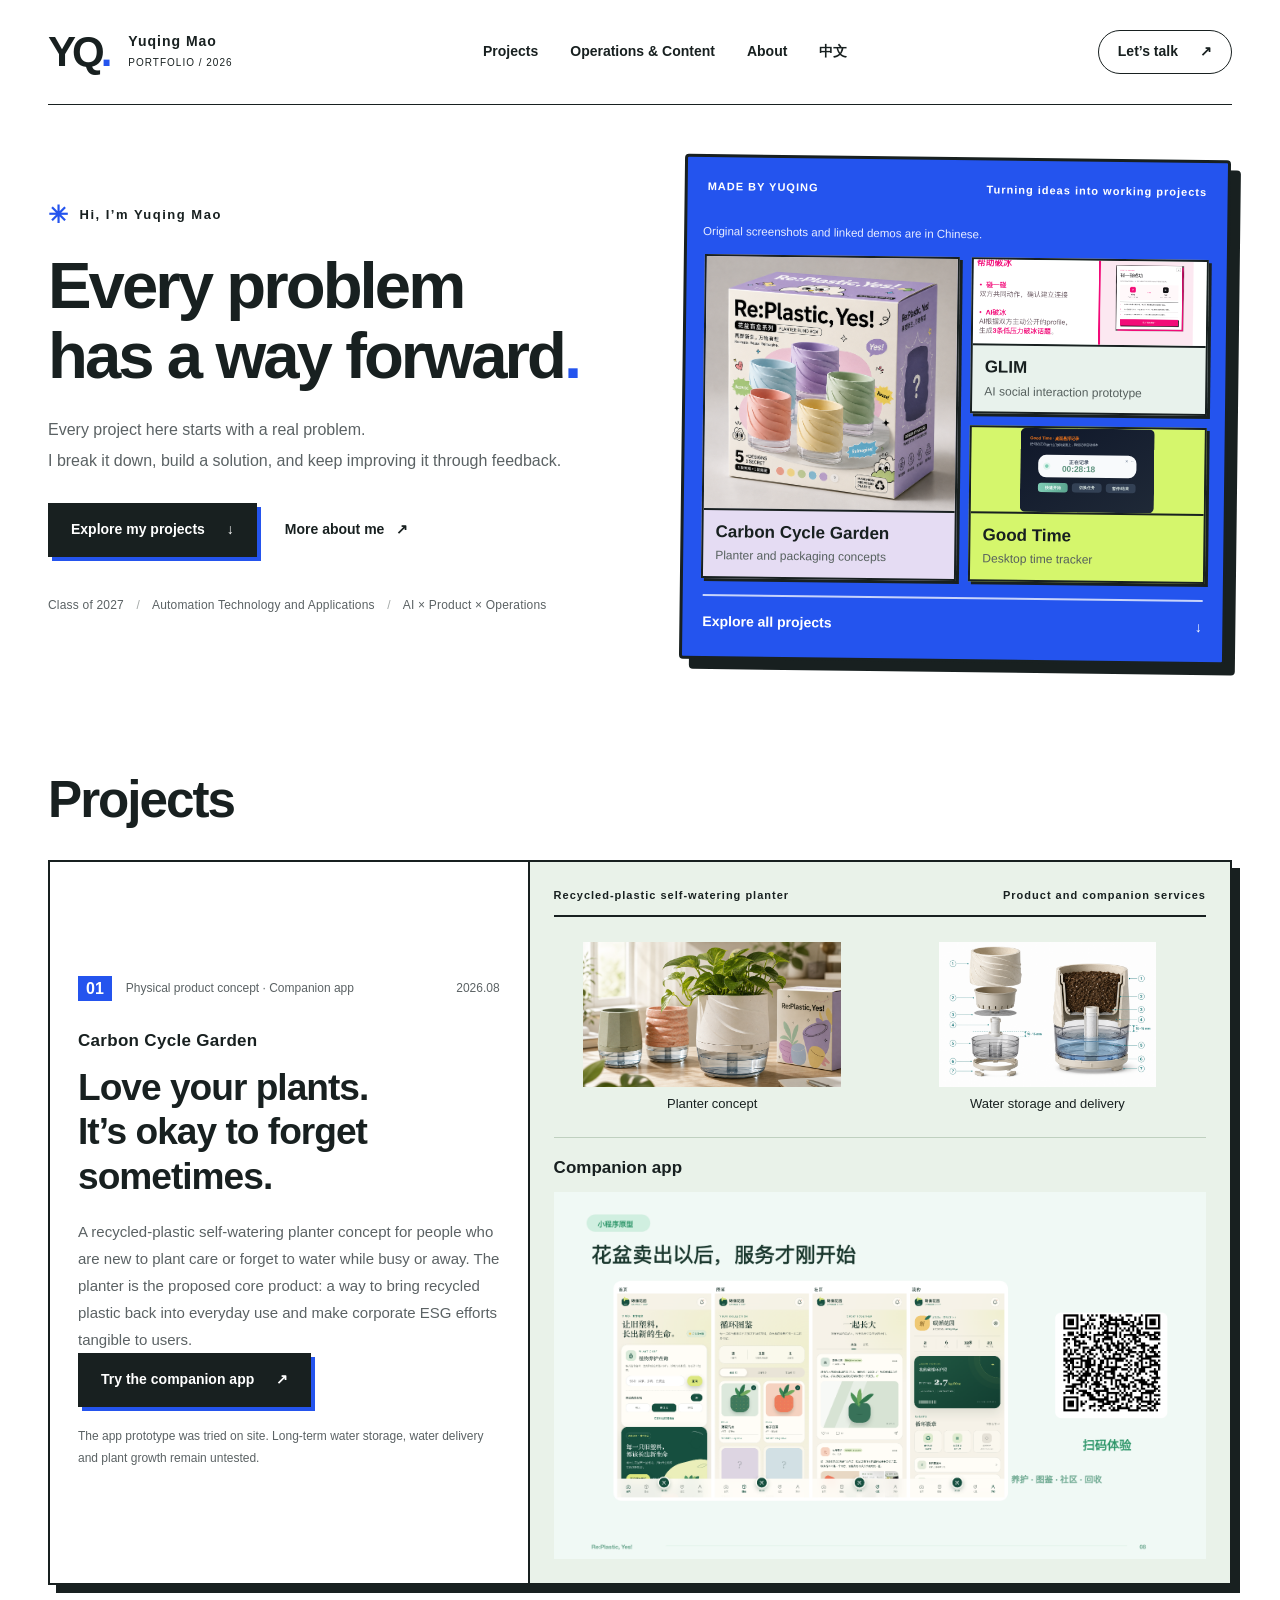
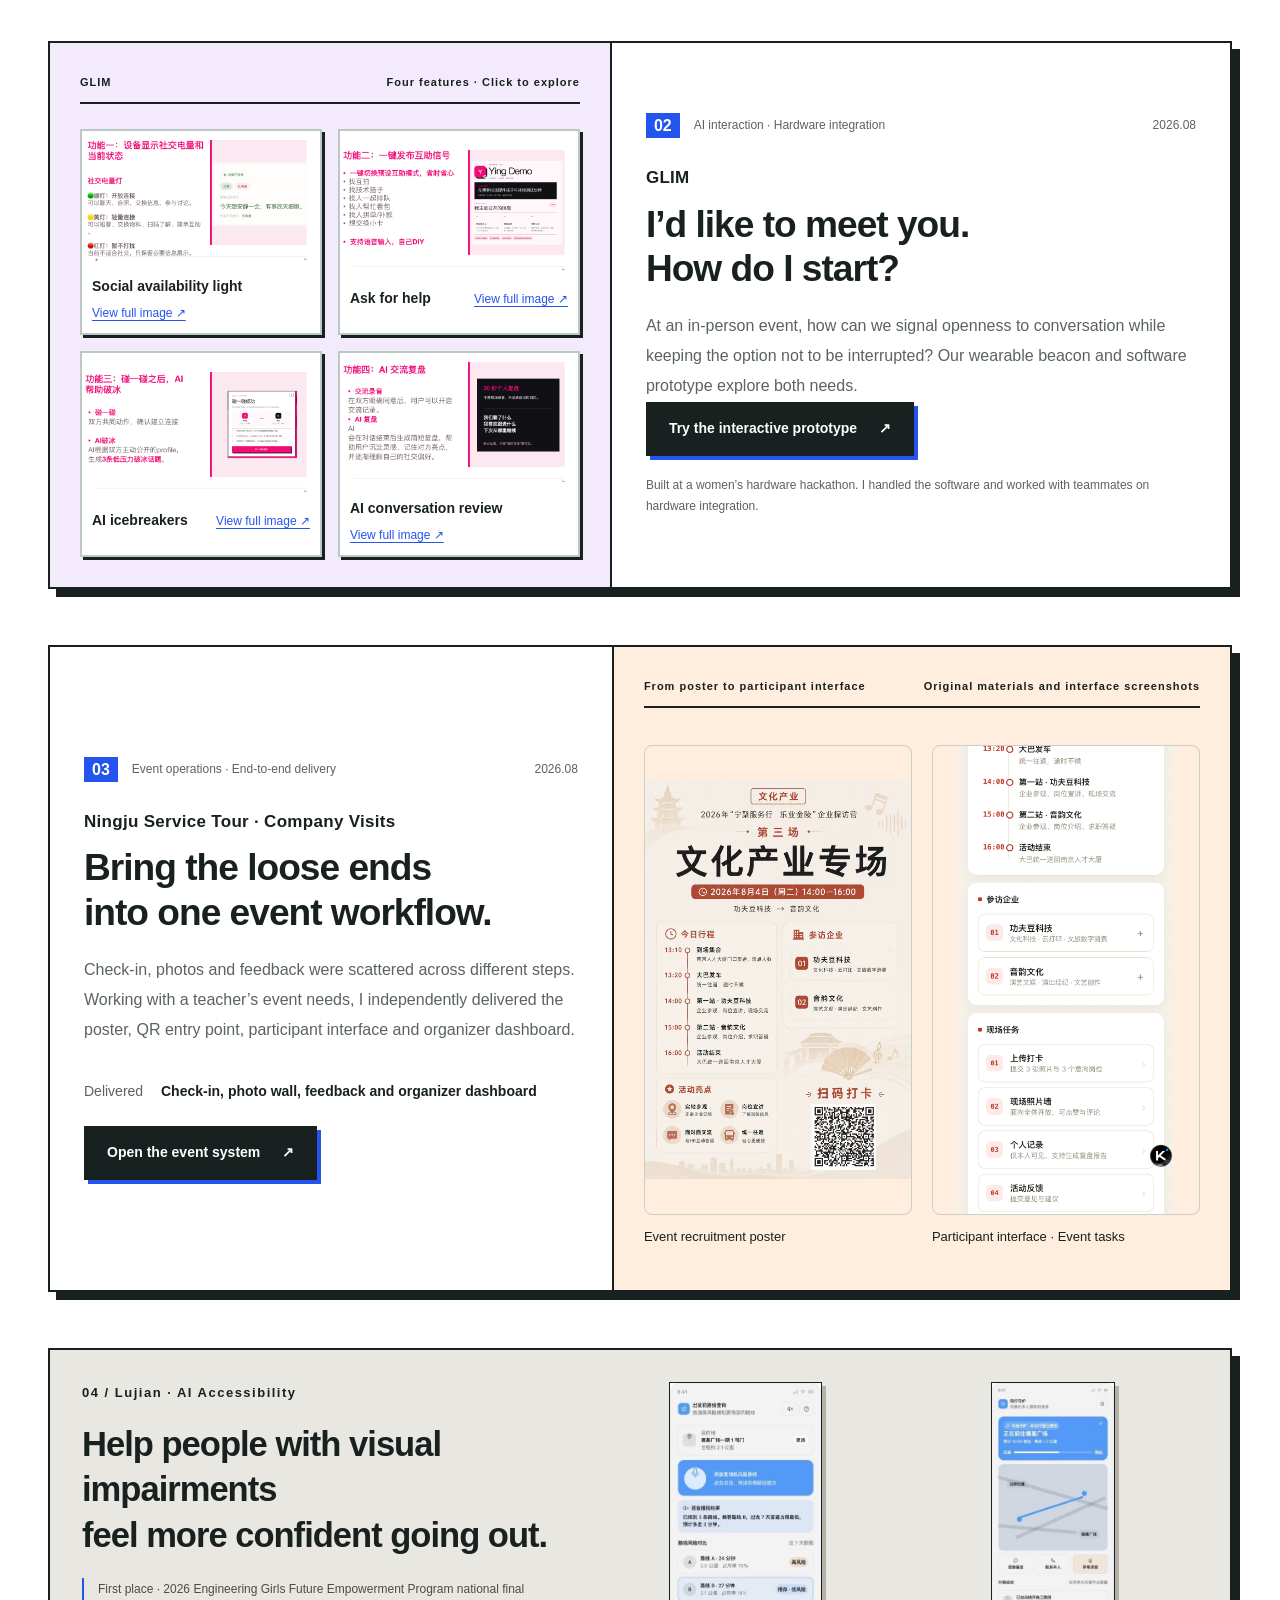
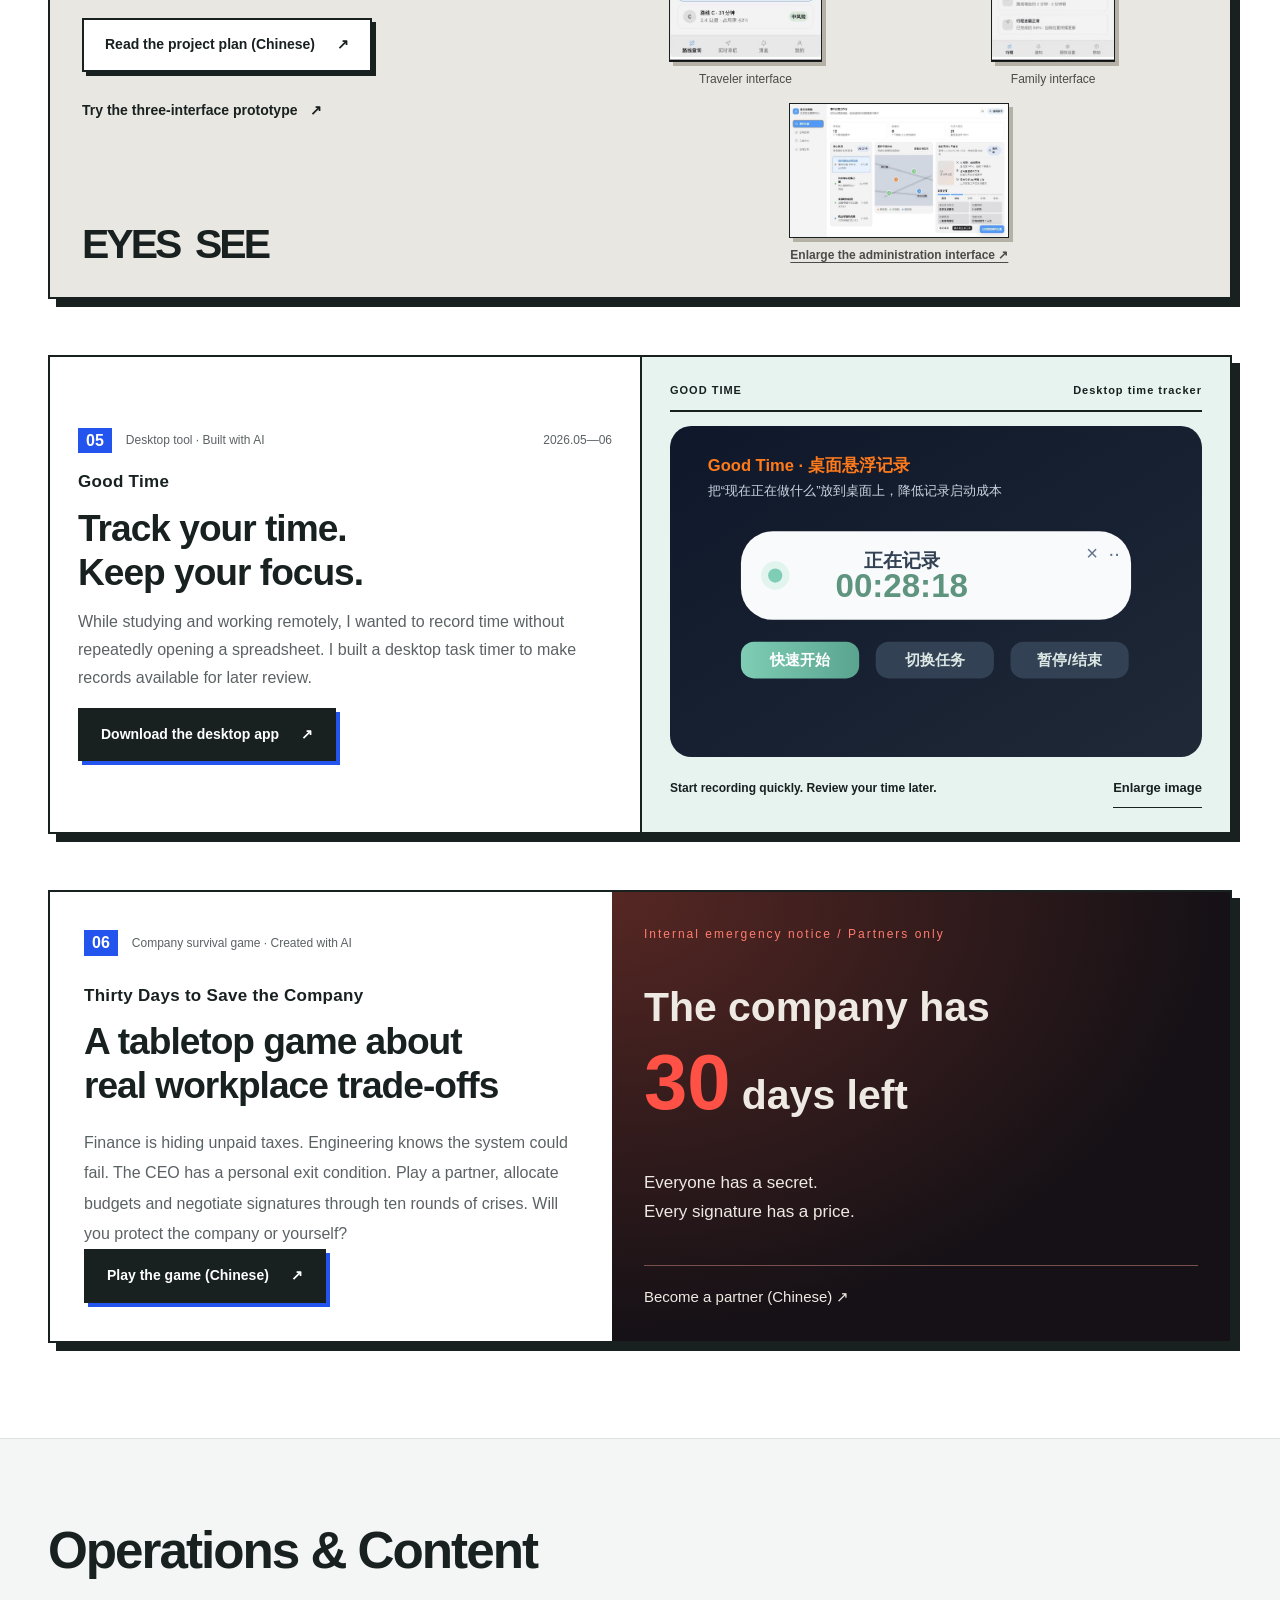
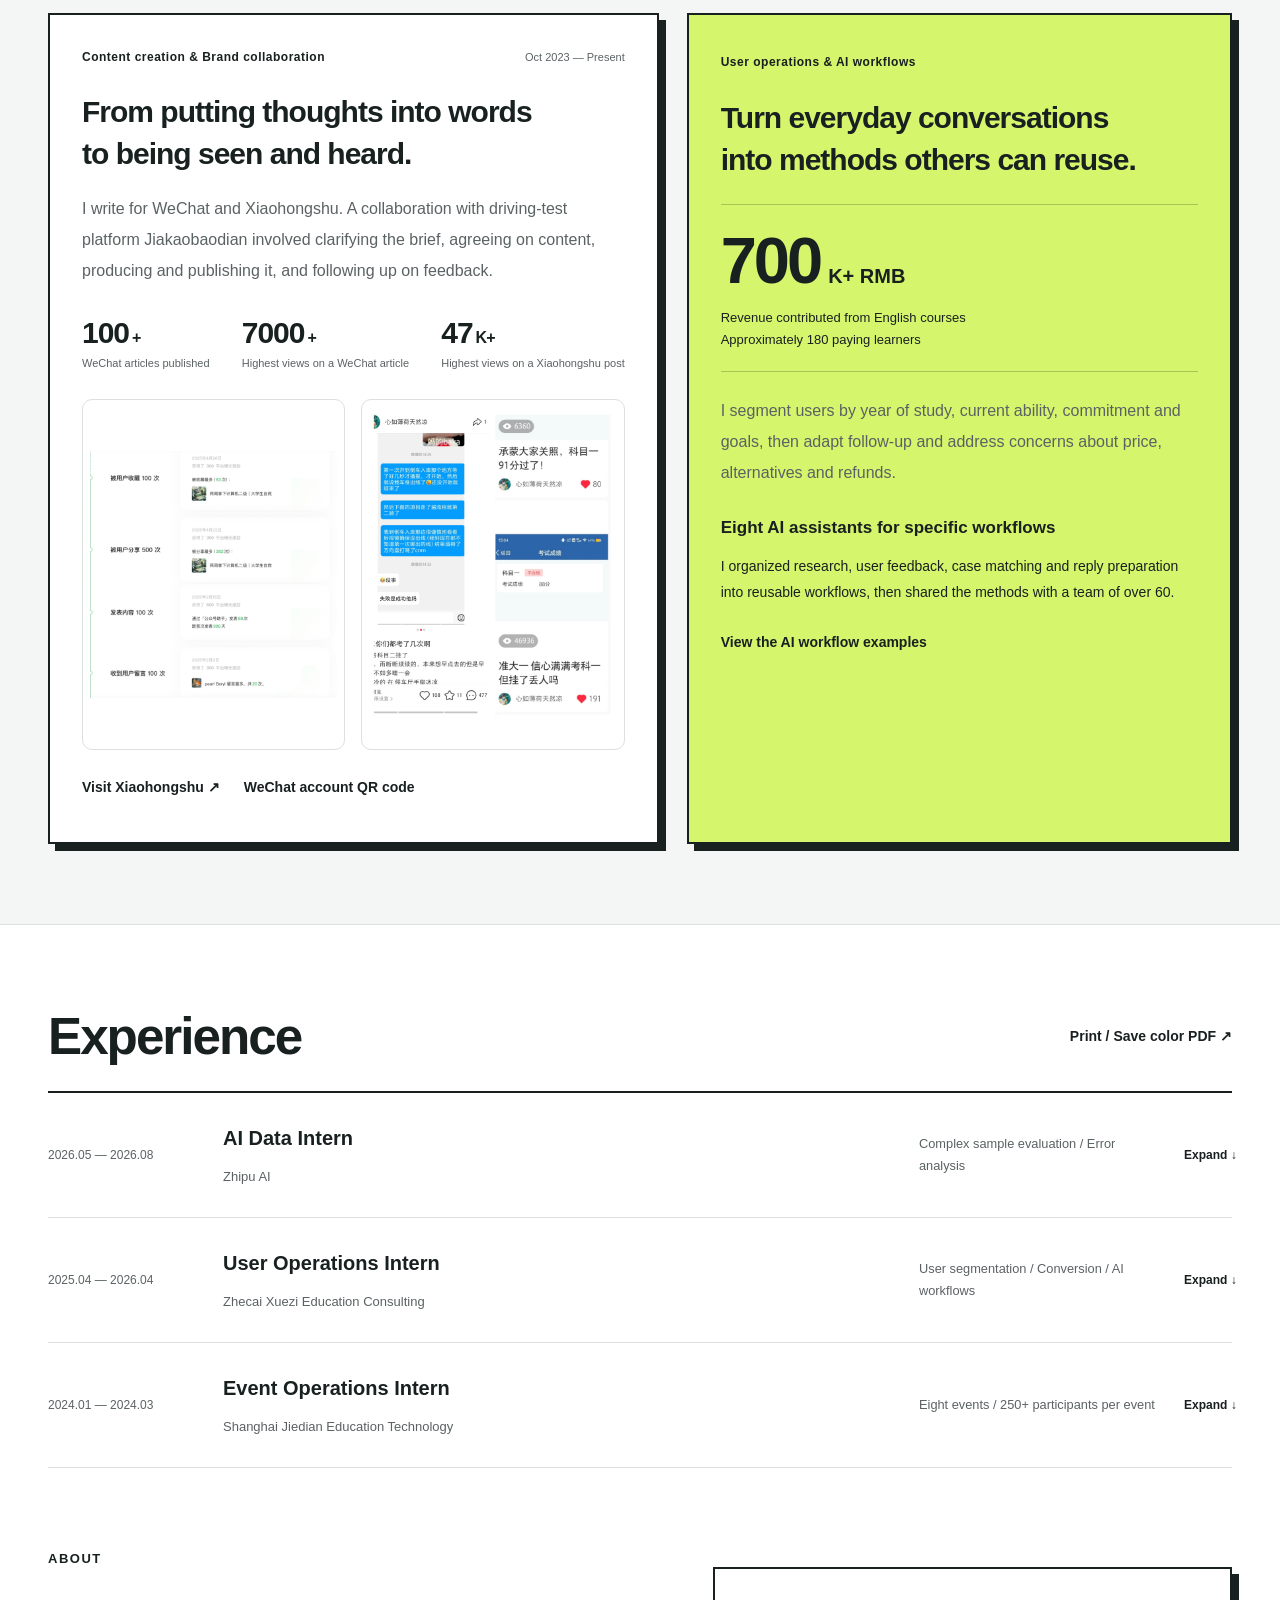
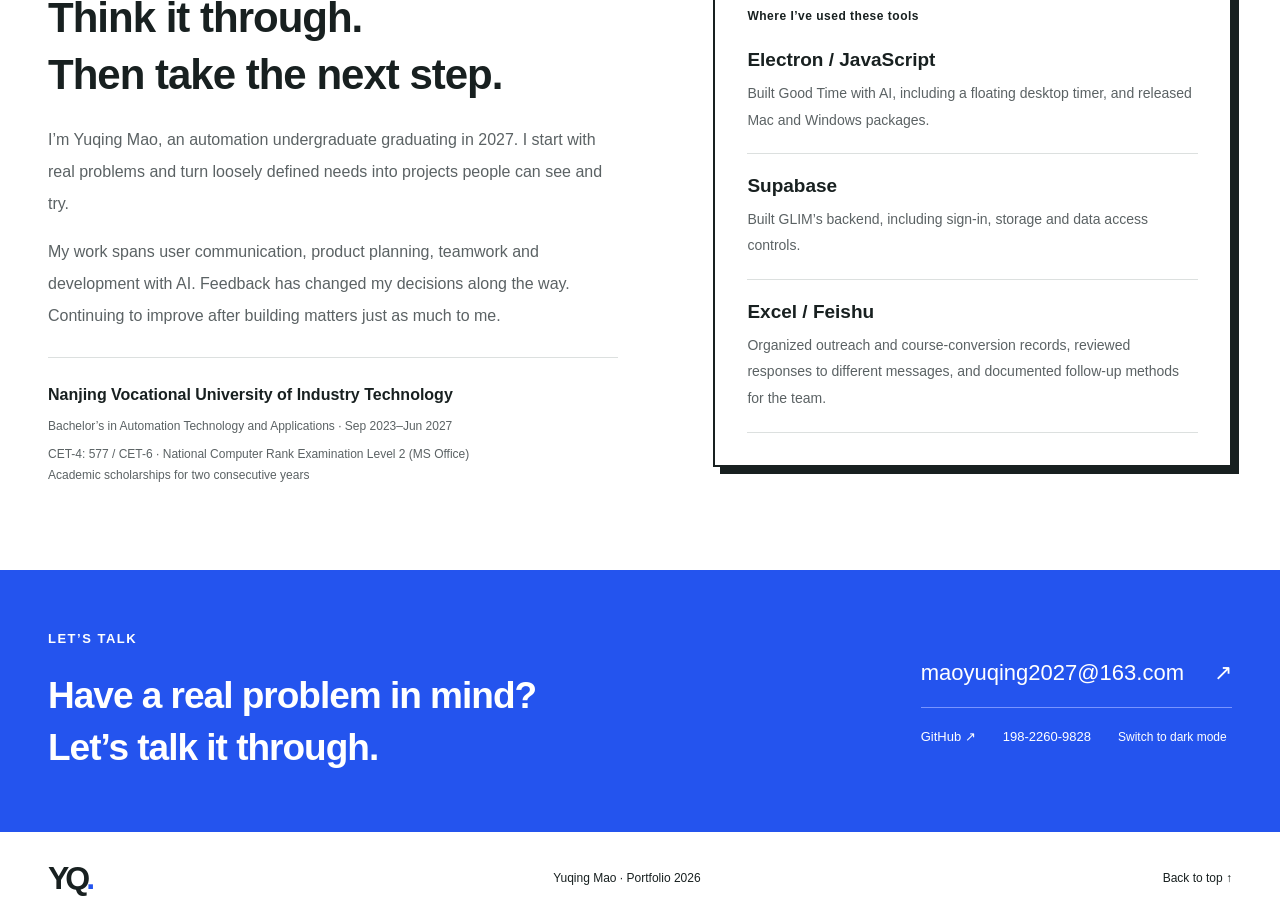
==== commit 333eaf00: "Improve English accessibility labels and mobile text spacing" ====
--- a/index.html
+++ b/index.html
@@ -22,8 +22,8 @@
     <section class="hero shell" id="top" aria-labelledby="hero-title">
       <div class="hero-copy">
         <p class="eyebrow"><span class="tiny-cross" aria-hidden="true">✳</span> Hi, I’m Yuqing Mao</p>
-        <h1 id="hero-title">Every problem<br>has a way forward<span class="blue-period">.</span></h1>
-        <p class="hero-description">Every project here starts with a real problem.<br>I break it down, build a solution, and keep improving it through feedback.</p>
+        <h1 id="hero-title">Every problem<br> has a way forward<span class="blue-period">.</span></h1>
+        <p class="hero-description">Every project here starts with a real problem.<br> I break it down, build a solution, and keep improving it through feedback.</p>
         <div class="hero-actions"><a class="button button-dark" href="#work">Explore my projects <span aria-hidden="true">↓</span></a><a class="quiet-link" href="#about">More about me <span aria-hidden="true">↗</span></a></div>
         <p class="hero-meta">Class of 2027 <span>/</span> Automation Technology and Applications <span>/</span> AI × Product × Operations</p>
       </div>
@@ -40,22 +40,22 @@
     <section class="work-section shell" id="work" aria-labelledby="work-title">
       <div class="section-heading plain-section-heading"><h2 id="work-title">Projects</h2></div>
       <article class="project project-carbon" id="carbon">
-        <div class="project-copy"><div class="project-meta"><span class="project-index">01</span><span>Physical product concept · Companion app</span><time>2026.08</time></div><h3>Carbon Cycle Garden<span>Love your plants.<br>It’s okay to forget sometimes.</span></h3><p class="project-intro">A recycled-plastic self-watering planter concept for people who are new to plant care or forget to water while busy or away. The planter is the proposed core product: a way to bring recycled plastic back into everyday use and make corporate ESG efforts tangible to users.</p><div class="project-actions"><a class="button button-dark" href="https://da1f3db7ec4b45ccbada79fa11b0fa3a.app.workbuddy.link/" target="_blank" rel="noopener noreferrer">Try the companion app <span aria-hidden="true">↗</span></a></div><p class="boundary">The app prototype was tried on site. Long-term water storage, water delivery and plant growth remain untested.</p></div>
+        <div class="project-copy"><div class="project-meta"><span class="project-index">01</span><span>Physical product concept · Companion app</span><time>2026.08</time></div><h3>Carbon Cycle Garden<span>Love your plants.<br> It’s okay to forget sometimes.</span></h3><p class="project-intro">A recycled-plastic self-watering planter concept for people who are new to plant care or forget to water while busy or away. The planter is the proposed core product: a way to bring recycled plastic back into everyday use and make corporate ESG efforts tangible to users.</p><div class="project-actions"><a class="button button-dark" href="https://da1f3db7ec4b45ccbada79fa11b0fa3a.app.workbuddy.link/" target="_blank" rel="noopener noreferrer">Try the companion app <span aria-hidden="true">↗</span></a></div><p class="boundary">The app prototype was tried on site. Long-term water storage, water delivery and plant growth remain untested.</p></div>
         <div class="project-visual carbon-visual"><div class="visual-caption"><span>Recycled-plastic self-watering planter</span><span>Product and companion services</span></div><div class="carbon-product-strip"><figure><button class="image-button" type="button" data-image="carbon-planter-design.png" data-caption="Planter exterior concept · Original material in Chinese"><img src="carbon-planter-design.png" alt="carbon planter design · original project image" loading="lazy"></button><figcaption>Planter concept</figcaption></figure><figure><button class="image-button" type="button" data-image="carbon-planter-structure.png" data-caption="Water storage and delivery concept · Original material in Chinese"><img src="carbon-planter-structure.png" alt="carbon planter structure · original project image" loading="lazy"></button><figcaption>Water storage and delivery</figcaption></figure></div><p class="carbon-app-label">Companion app</p><button class="image-button carbon-app-preview" type="button" data-image="carbon-garden-ui.png" data-caption="Carbon Cycle Garden companion app · Original material in Chinese" aria-label="Enlarge Carbon Cycle Garden companion app"><img src="carbon-garden-ui.png" alt="carbon garden ui · original project image" width="1600" height="900" loading="lazy"></button></div>
       </article>
       
       <article class="project project-glim" id="glim">
         <div class="project-visual glim-visual glim-compact" id="glim-detail"><div class="visual-caption"><span>GLIM</span><span>Four features · Click to explore</span></div><div class="glim-thumb-grid"><button class="glim-feature" type="button" data-image="glim-social-signal.png" data-caption="Social availability light · Original material in Chinese" aria-label="Enlarge Social availability light"><img src="glim-social-signal.png" alt="glim social signal · original project image" width="1600" height="900" loading="lazy"><span><strong>Social availability light</strong><small>View full image ↗</small></span></button><button class="glim-feature" type="button" data-image="glim-help-signal.png" data-caption="Help signal · Original material in Chinese" aria-label="Enlarge Help signal"><img src="glim-help-signal.png" alt="glim help signal · original project image" width="1600" height="900" loading="lazy"><span><strong>Ask for help</strong><small>View full image ↗</small></span></button><button class="glim-feature" type="button" data-image="glim-ai-icebreaker.png" data-caption="AI icebreakers · Original material in Chinese" aria-label="Enlarge AI icebreakers"><img src="glim-ai-icebreaker.png" alt="glim ai icebreaker · original project image" width="1600" height="900" loading="lazy"><span><strong>AI icebreakers</strong><small>View full image ↗</small></span></button><button class="glim-feature" type="button" data-image="glim-ai-review.png" data-caption="AI conversation review · Original material in Chinese" aria-label="Enlarge AI conversation review"><img src="glim-ai-review.png" alt="glim ai review · original project image" width="1600" height="900" loading="lazy"><span><strong>AI conversation review</strong><small>View full image ↗</small></span></button></div></div>
-        <div class="project-copy"><div class="project-meta"><span class="project-index">02</span><span>AI interaction · Hardware integration</span><time>2026.08</time></div><h3>GLIM<span>I’d like to meet you.<br>How do I start?</span></h3><p class="project-intro">At an in-person event, how can we signal openness to conversation while keeping the option not to be interrupted? Our wearable beacon and software prototype explore both needs.</p><div class="project-actions"><a class="button button-dark" href="https://dec3359414dc4fc28be14b5119c0e4ce.app.workbuddy.link/" target="_blank" rel="noopener noreferrer">Try the interactive prototype <span aria-hidden="true">↗</span></a></div><p class="boundary">Built at a women’s hardware hackathon. I handled the software and worked with teammates on hardware integration.</p></div>
+        <div class="project-copy"><div class="project-meta"><span class="project-index">02</span><span>AI interaction · Hardware integration</span><time>2026.08</time></div><h3>GLIM<span>I’d like to meet you.<br> How do I start?</span></h3><p class="project-intro">At an in-person event, how can we signal openness to conversation while keeping the option not to be interrupted? Our wearable beacon and software prototype explore both needs.</p><div class="project-actions"><a class="button button-dark" href="https://dec3359414dc4fc28be14b5119c0e4ce.app.workbuddy.link/" target="_blank" rel="noopener noreferrer">Try the interactive prototype <span aria-hidden="true">↗</span></a></div><p class="boundary">Built at a women’s hardware hackathon. I handled the software and worked with teammates on hardware integration.</p></div>
       </article>
-      <article class="project project-visit" id="visit"><div class="project-copy"><div class="project-meta"><span class="project-index">03</span><span>Event operations · End-to-end delivery</span><time>2026.08</time></div><h3>Ningju Service Tour · Company Visits<span>Bring the loose ends<br>into one event workflow.</span></h3><p class="project-intro">Check-in, photos and feedback were scattered across different steps. Working with a teacher’s event needs, I independently delivered the poster, QR entry point, participant interface and organizer dashboard.</p><dl class="project-facts"><div><dt>Delivered</dt><dd>Check-in, photo wall, feedback and organizer dashboard</dd></div></dl><div class="project-actions"><a class="button button-dark" href="https://nj-culture-visit-26-d9bt8e3db222-1455784944.tcloudbaseapp.com" target="_blank" rel="noopener noreferrer">Open the event system <span aria-hidden="true">↗</span></a></div></div><div class="project-visual visit-visual"><div class="visual-caption"><span>From poster to participant interface</span><span>Original materials and interface screenshots</span></div><div class="visit-stage visit-evidence"><figure><img src="culture-visit-poster.jpg" alt="culture visit poster · original project image" width="1024" height="1536" loading="lazy"><figcaption>Event recruitment poster</figcaption></figure><figure><img src="culture-visit-ui.png" alt="culture visit ui · original project image" width="780" height="1688" loading="lazy"><figcaption>Participant interface · Event tasks</figcaption></figure></div></div></article>
+      <article class="project project-visit" id="visit"><div class="project-copy"><div class="project-meta"><span class="project-index">03</span><span>Event operations · End-to-end delivery</span><time>2026.08</time></div><h3>Ningju Service Tour · Company Visits<span>Bring the loose ends<br> into one event workflow.</span></h3><p class="project-intro">Check-in, photos and feedback were scattered across different steps. Working with a teacher’s event needs, I independently delivered the poster, QR entry point, participant interface and organizer dashboard.</p><dl class="project-facts"><div><dt>Delivered</dt><dd>Check-in, photo wall, feedback and organizer dashboard</dd></div></dl><div class="project-actions"><a class="button button-dark" href="https://nj-culture-visit-26-d9bt8e3db222-1455784944.tcloudbaseapp.com" target="_blank" rel="noopener noreferrer">Open the event system <span aria-hidden="true">↗</span></a></div></div><div class="project-visual visit-visual"><div class="visual-caption"><span>From poster to participant interface</span><span>Original materials and interface screenshots</span></div><div class="visit-stage visit-evidence"><figure><img src="culture-visit-poster.jpg" alt="culture visit poster · original project image" width="1024" height="1536" loading="lazy"><figcaption>Event recruitment poster</figcaption></figure><figure><img src="culture-visit-ui.png" alt="culture visit ui · original project image" width="780" height="1688" loading="lazy"><figcaption>Participant interface · Event tasks</figcaption></figure></div></div></article>
       
-      <article class="lujian-project" id="lujian"><div class="lujian-copy"><p class="eyebrow">04 / Lujian · AI Accessibility</p><h3>Help people with visual impairments<br>feel more confident going out.</h3><p class="lujian-award">First place · 2026 Engineering Girls Future Empowerment Program national final</p><div class="project-actions"><a class="button button-light" href="https://mon24123.github.io/portfolio-complete/bp.html">Read the project plan (Chinese) <span aria-hidden="true">↗</span></a><a class="quiet-link" href="https://bc70e4277289472ba066411826c8a06d.gz2.agentos-app.net" target="_blank" rel="noopener noreferrer">Try the three-interface prototype <span aria-hidden="true">↗</span></a></div><p class="eyesee-mark" aria-label="EYES SEE">EYES SEE</p></div><div class="lujian-screens"><figure><button class="image-button" type="button" data-image="bp-trip.jpg" data-caption="EYES SEE traveler prototype · Original material in Chinese"><img src="bp-trip.jpg" alt="bp trip · original project image" width="359" height="658" loading="lazy"></button><figcaption>Traveler interface</figcaption></figure><figure><button class="image-button" type="button" data-image="bp-family.jpg" data-caption="EYES SEE family prototype · Original material in Chinese"><img src="bp-family.jpg" alt="bp family · original project image" width="290" height="658" loading="lazy"></button><figcaption>Family interface</figcaption></figure><figure class="governance-screen"><button class="image-button" type="button" data-image="bp-governance.jpg" data-caption="EYES SEE administration prototype · Original material in Chinese"><img src="bp-governance.jpg" alt="bp governance · original project image" width="1081" height="658" loading="lazy"></button><figcaption>Enlarge the administration interface ↗</figcaption></figure></div></article>
+      <article class="lujian-project" id="lujian"><div class="lujian-copy"><p class="eyebrow">04 / Lujian · AI Accessibility</p><h3>Help people with visual impairments<br> feel more confident going out.</h3><p class="lujian-award">First place · 2026 Engineering Girls Future Empowerment Program national final</p><div class="project-actions"><a class="button button-light" href="https://mon24123.github.io/portfolio-complete/bp.html">Read the project plan (Chinese) <span aria-hidden="true">↗</span></a><a class="quiet-link" href="https://bc70e4277289472ba066411826c8a06d.gz2.agentos-app.net" target="_blank" rel="noopener noreferrer">Try the three-interface prototype <span aria-hidden="true">↗</span></a></div><p class="eyesee-mark" aria-label="EYES SEE">EYES SEE</p></div><div class="lujian-screens"><figure><button class="image-button" type="button" data-image="bp-trip.jpg" data-caption="EYES SEE traveler prototype · Original material in Chinese"><img src="bp-trip.jpg" alt="bp trip · original project image" width="359" height="658" loading="lazy"></button><figcaption>Traveler interface</figcaption></figure><figure><button class="image-button" type="button" data-image="bp-family.jpg" data-caption="EYES SEE family prototype · Original material in Chinese"><img src="bp-family.jpg" alt="bp family · original project image" width="290" height="658" loading="lazy"></button><figcaption>Family interface</figcaption></figure><figure class="governance-screen"><button class="image-button" type="button" data-image="bp-governance.jpg" data-caption="EYES SEE administration prototype · Original material in Chinese"><img src="bp-governance.jpg" alt="bp governance · original project image" width="1081" height="658" loading="lazy"></button><figcaption>Enlarge the administration interface ↗</figcaption></figure></div></article>
       
       <article class="project project-goodtime" id="goodtime">
         <div class="project-copy">
           <div class="project-meta"><span class="project-index">05</span><span>Desktop tool · Built with AI</span><time>2026.05—06</time></div>
-          <h3>Good Time<span>Track your time.<br>Keep your focus.</span></h3>
+          <h3>Good Time<span>Track your time.<br> Keep your focus.</span></h3>
           <p class="project-intro">While studying and working remotely, I wanted to record time without repeatedly opening a spreadsheet. I built a desktop task timer to make records available for later review.</p>
 
           <div class="project-actions"><a class="button button-dark" href="https://github.com/Mon24123/good-time/releases/tag/v0.2.2" target="_blank" rel="noopener noreferrer">Download the desktop app <span aria-hidden="true">↗</span></a></div>
@@ -66,14 +66,14 @@
           <div class="visual-foot"><span>Start recording quickly. Review your time later.</span><button class="image-text-action" type="button" data-image="goodtime-widget.svg" data-caption="Good Time desktop timer illustration, not an app screenshot · Original material in Chinese">Enlarge image</button></div>
         </div>
       </article>
-<article class="project project-game" id="game-project"><div class="project-copy"><div class="project-meta"><span class="project-index">06</span><span>Company survival game · Created with AI</span></div><h3>Thirty Days to Save the Company<span>A tabletop game about<br>real workplace trade-offs</span></h3><p class="project-intro">Finance is hiding unpaid taxes. Engineering knows the system could fail. The CEO has a personal exit condition. Play a partner, allocate budgets and negotiate signatures through ten rounds of crises. Will you protect the company or yourself?</p><div class="project-actions"><a class="button button-dark" href="https://mon24123.github.io/portfolio-complete/game/">Play the game (Chinese) <span aria-hidden="true">↗</span></a></div></div><a class="game-poster" href="https://mon24123.github.io/portfolio-complete/game/" aria-label="Play Thirty Days to Save the Company in Chinese"><span>Internal emergency notice / Partners only</span><strong>The company has<br><b>30</b> days left</strong><p>Everyone has a secret.<br>Every signature has a price.</p><span class="game-poster-action">Become a partner (Chinese) ↗</span></a></article>
+<article class="project project-game" id="game-project"><div class="project-copy"><div class="project-meta"><span class="project-index">06</span><span>Company survival game · Created with AI</span></div><h3>Thirty Days to Save the Company<span>A tabletop game about<br> real workplace trade-offs</span></h3><p class="project-intro">Finance is hiding unpaid taxes. Engineering knows the system could fail. The CEO has a personal exit condition. Play a partner, allocate budgets and negotiate signatures through ten rounds of crises. Will you protect the company or yourself?</p><div class="project-actions"><a class="button button-dark" href="https://mon24123.github.io/portfolio-complete/game/">Play the game (Chinese) <span aria-hidden="true">↗</span></a></div></div><a class="game-poster" href="https://mon24123.github.io/portfolio-complete/game/" aria-label="Play Thirty Days to Save the Company in Chinese"><span>Internal emergency notice / Partners only</span><strong>The company has<br><b>30</b> days left</strong><p>Everyone has a secret.<br> Every signature has a price.</p><span class="game-poster-action">Become a partner (Chinese) ↗</span></a></article>
     </section>
-    <section class="practice-section" id="practice" aria-labelledby="practice-title"><div class="shell"><div class="section-heading plain-section-heading"><h2 id="practice-title">Operations &amp; Content</h2></div><div class="practice-grid"><article class="content-card"><div class="content-heading"><span class="small-label">Content creation &amp; Brand collaboration</span><span>Oct 2023 — Present</span></div><h3>From putting thoughts into words<br>to being seen and heard.</h3><p>I write for WeChat and Xiaohongshu. A collaboration with driving-test platform Jiakaobaodian involved clarifying the brief, agreeing on content, producing and publishing it, and following up on feedback.</p><div class="content-numbers"><div><strong>100<span>+</span></strong><p>WeChat articles published</p></div><div><strong>7000<span>+</span></strong><p>Highest views on a WeChat article</p></div><div><strong>47<span>K+</span></strong><p>Highest views on a Xiaohongshu post</p></div></div><div class="content-evidence"><button type="button" class="image-button" data-image="foot.png" data-caption="WeChat publishing and interaction records · Original material in Chinese"><img src="foot.png" alt="foot · original project image" loading="lazy"></button><button type="button" class="image-button" data-image="xhs.png" data-caption="Xiaohongshu content and view records · Original material in Chinese"><img src="xhs.png" alt="xhs · original project image" loading="lazy"></button></div><div class="content-links"><a class="quiet-link" href="https://xhslink.com/m/DnZHFcwTKL" target="_blank" rel="noopener noreferrer">Visit Xiaohongshu ↗</a><button type="button" class="quiet-link text-button" data-image="wxcode.png" data-caption="WeChat account QR code · Original material in Chinese">WeChat account QR code</button></div></article><article class="operations-card"><span class="small-label">User operations &amp; AI workflows</span><h3>Turn everyday conversations<br>into methods others can reuse.</h3><div class="operations-stat"><strong>700<span>K+ RMB</span></strong><p>Revenue contributed from English courses<br>Approximately 180 paying learners</p></div><p>I segment users by year of study, current ability, commitment and goals, then adapt follow-up and address concerns about price, alternatives and refunds.</p><div class="workflow-note"><strong>Eight AI assistants for specific workflows</strong><p>I organized research, user feedback, case matching and reply preparation into reusable workflows, then shared the methods with a team of over 60.</p></div><button class="quiet-link text-button" type="button" data-image="agent.png" data-caption="AI assistants and reusable workflows · Original material in Chinese">View the AI workflow examples </button></article></div></div></section>
+    <section class="practice-section" id="practice" aria-labelledby="practice-title"><div class="shell"><div class="section-heading plain-section-heading"><h2 id="practice-title">Operations &amp; Content</h2></div><div class="practice-grid"><article class="content-card"><div class="content-heading"><span class="small-label">Content creation &amp; Brand collaboration</span><span>Oct 2023 — Present</span></div><h3>From putting thoughts into words<br> to being seen and heard.</h3><p>I write for WeChat and Xiaohongshu. A collaboration with driving-test platform Jiakaobaodian involved clarifying the brief, agreeing on content, producing and publishing it, and following up on feedback.</p><div class="content-numbers"><div><strong>100<span>+</span></strong><p>WeChat articles published</p></div><div><strong>7000<span>+</span></strong><p>Highest views on a WeChat article</p></div><div><strong>47<span>K+</span></strong><p>Highest views on a Xiaohongshu post</p></div></div><div class="content-evidence"><button type="button" class="image-button" data-image="foot.png" data-caption="WeChat publishing and interaction records · Original material in Chinese"><img src="foot.png" alt="foot · original project image" loading="lazy"></button><button type="button" class="image-button" data-image="xhs.png" data-caption="Xiaohongshu content and view records · Original material in Chinese"><img src="xhs.png" alt="xhs · original project image" loading="lazy"></button></div><div class="content-links"><a class="quiet-link" href="https://xhslink.com/m/DnZHFcwTKL" target="_blank" rel="noopener noreferrer">Visit Xiaohongshu ↗</a><button type="button" class="quiet-link text-button" data-image="wxcode.png" data-caption="WeChat account QR code · Original material in Chinese">WeChat account QR code</button></div></article><article class="operations-card"><span class="small-label">User operations &amp; AI workflows</span><h3>Turn everyday conversations<br> into methods others can reuse.</h3><div class="operations-stat"><strong>700<span>K+ RMB</span></strong><p>Revenue contributed from English courses<br> Approximately 180 paying learners</p></div><p>I segment users by year of study, current ability, commitment and goals, then adapt follow-up and address concerns about price, alternatives and refunds.</p><div class="workflow-note"><strong>Eight AI assistants for specific workflows</strong><p>I organized research, user feedback, case matching and reply preparation into reusable workflows, then shared the methods with a team of over 60.</p></div><button class="quiet-link text-button" type="button" data-image="agent.png" data-caption="AI assistants and reusable workflows · Original material in Chinese">View the AI workflow examples </button></article></div></div></section>
     <section class="experience-section shell" id="experience" aria-labelledby="experience-title"><div class="section-heading plain-section-heading"><h2 id="experience-title">Experience</h2><button class="quiet-link text-button" id="print-page" type="button">Print / Save color PDF ↗</button></div><div class="experience-list"><details class="experience-item"><summary><span class="experience-date">2026.05 — 2026.08</span><span class="experience-title"><strong>AI Data Intern</strong><span>Zhipu AI</span></span><span class="experience-key">Complex sample evaluation / Error analysis</span><span class="detail-plus" aria-hidden="true"><span class="when-closed">Expand ↓</span><span class="when-open">Collapse ↑</span></span></summary><div class="experience-body"><p>Evaluated complex real-user question-and-answer samples, identified recurring issues and reported internal tool feedback, producing reviewable judgments under shared guidelines.</p><p>Checked logical consistency, plausibility and formatting; documented contradictions and recurring errors in structured feedback, developing a practical understanding of model limits.</p></div></details><details class="experience-item"><summary><span class="experience-date">2025.04 — 2026.04</span><span class="experience-title"><strong>User Operations Intern</strong><span>Zhecai Xuezi Education Consulting</span></span><span class="experience-key">User segmentation / Conversion / AI workflows</span><span class="detail-plus" aria-hidden="true"><span class="when-closed">Expand ↓</span><span class="when-open">Collapse ↑</span></span></summary><div class="experience-body"><p>Screened potential learners, handled consultations and follow-up, and supported purchases of English courses priced around RMB 4,000. Converted approximately 180 paying learners and contributed over RMB 700,000 in revenue.</p><p>Segmented users by year of study, ability, commitment and goals. Adapted follow-up and increased conversions in a single sales round from two to nine. Addressed price, competitor and refund concerns, re-engaged past leads and achieved the top result in one sales round.</p><p>Created eight AI assistants for specific workflows. Methods were shared with a team of over 60 and incorporated into onboarding.</p></div></details><details class="experience-item"><summary><span class="experience-date">2024.01 — 2024.03</span><span class="experience-title"><strong>Event Operations Intern</strong><span>Shanghai Jiedian Education Technology</span></span><span class="experience-key">Eight events / 250+ participants per event</span><span class="detail-plus" aria-hidden="true"><span class="when-closed">Expand ↓</span><span class="when-open">Collapse ↑</span></span></summary><div class="experience-body"><p>Helped organize eight online events for university students, each with over 250 participants, supporting recruitment, onboarding, live interaction and follow-up.</p><p>Invited participants through private channels, managed group entry and reminders, and served as an event coach for interaction, speaking and participant support. Followed up on participation and feedback.</p></div></details></div></section>
-    <section class="about-section shell" id="about" aria-labelledby="about-title"><div class="about-intro"><p class="eyebrow">ABOUT</p><h2 id="about-title">Think it through.<br>Then take the next step.</h2><p>I’m Yuqing Mao, an automation undergraduate graduating in 2027. I start with real problems and turn loosely defined needs into projects people can see and try.</p><p>My work spans user communication, product planning, teamwork and development with AI. Feedback has changed my decisions along the way. Continuing to improve after building matters just as much to me.</p><div class="education"><strong>Nanjing Vocational University of Industry Technology</strong><p>Bachelor’s in Automation Technology and Applications · Sep 2023–Jun 2027</p><p>CET-4: 577 / CET-6 · National Computer Rank Examination Level 2 (MS Office)<br>Academic scholarships for two consecutive years</p></div></div><div class="skills-panel"><span class="small-label">Where I’ve used these tools</span><div><h3>Electron / JavaScript</h3><p>Built Good Time with AI, including a floating desktop timer, and released Mac and Windows packages.</p></div><div><h3>Supabase</h3><p>Built GLIM’s backend, including sign-in, storage and data access controls.</p></div><div><h3>Excel / Feishu</h3><p>Organized outreach and course-conversion records, reviewed responses to different messages, and documented follow-up methods for the team.</p></div></div></section>
-    <section class="contact-section" id="contact"><div class="shell contact-inner"><div><p class="eyebrow">LET’S TALK</p><h2>Have a real problem in mind?<br>Let’s talk it through.</h2></div><div class="contact-links"><a class="email-link" href="mailto:maoyuqing2027@163.com">maoyuqing2027@163.com <span aria-hidden="true">↗</span></a><div><a href="https://github.com/Mon24123" target="_blank" rel="noopener noreferrer">GitHub ↗</a><a href="tel:19822609828">198-2260-9828</a><button type="button" class="text-button" id="theme-toggle" aria-pressed="false">Switch to dark mode</button></div></div></div></section>
+    <section class="about-section shell" id="about" aria-labelledby="about-title"><div class="about-intro"><p class="eyebrow">ABOUT</p><h2 id="about-title">Think it through.<br> Then take the next step.</h2><p>I’m Yuqing Mao, an automation undergraduate graduating in 2027. I start with real problems and turn loosely defined needs into projects people can see and try.</p><p>My work spans user communication, product planning, teamwork and development with AI. Feedback has changed my decisions along the way. Continuing to improve after building matters just as much to me.</p><div class="education"><strong>Nanjing Vocational University of Industry Technology</strong><p>Bachelor’s in Automation Technology and Applications · Sep 2023–Jun 2027</p><p>CET-4: 577 / CET-6 · National Computer Rank Examination Level 2 (MS Office)<br> Academic scholarships for two consecutive years</p></div></div><div class="skills-panel"><span class="small-label">Where I’ve used these tools</span><div><h3>Electron / JavaScript</h3><p>Built Good Time with AI, including a floating desktop timer, and released Mac and Windows packages.</p></div><div><h3>Supabase</h3><p>Built GLIM’s backend, including sign-in, storage and data access controls.</p></div><div><h3>Excel / Feishu</h3><p>Organized outreach and course-conversion records, reviewed responses to different messages, and documented follow-up methods for the team.</p></div></div></section>
+    <section class="contact-section" id="contact"><div class="shell contact-inner"><div><p class="eyebrow">LET’S TALK</p><h2>Have a real problem in mind?<br> Let’s talk it through.</h2></div><div class="contact-links"><a class="email-link" href="mailto:maoyuqing2027@163.com">maoyuqing2027@163.com <span aria-hidden="true">↗</span></a><div><a href="https://github.com/Mon24123" target="_blank" rel="noopener noreferrer">GitHub ↗</a><a href="tel:19822609828">198-2260-9828</a><button type="button" class="text-button" id="theme-toggle" aria-pressed="false">Switch to dark mode</button></div></div></div></section>
   </main>
   <footer class="footer shell"><a class="wordmark" href="#top">YQ<span class="wordmark-dot">.</span></a><p>Yuqing Mao · Portfolio 2026</p><a href="#top">Back to top ↑</a></footer>
-  <dialog class="image-dialog" id="image-dialog" aria-labelledby="image-caption"><div class="dialog-top"><p id="image-caption"></p><button type="button" id="close-image" aria-label="Original project material · View image">Close ×</button></div><img id="expanded-image" alt=" · original project image"></dialog>
+  <dialog class="image-dialog" id="image-dialog" aria-labelledby="image-caption"><div class="dialog-top"><p id="image-caption"></p><button type="button" id="close-image" aria-label="Close image">Close ×</button></div><img id="expanded-image" alt=" · original project image"></dialog>
 </body>
 </html>
--- a/refinements.css
+++ b/refinements.css
@@ -1,3 +1,22 @@
+/* Consistent project rhythm, compact product evidence, larger UI preview. */
+.work-section{padding-top:62px}.work-section>article{margin:0 0 56px}.work-section>article:last-child{margin-bottom:0}
+.hero{padding-block:52px 44px}.hero h1{font-size:clamp(36px,3.7vw,54px);line-height:1.22}.showcase-grid{grid-template-columns:1.08fr 1fr;grid-template-rows:repeat(2,minmax(0,1fr))}.showcase-planter{grid-row:1/3}.showcase-planter>img{width:100%;height:auto;aspect-ratio:1/1;object-fit:contain;margin:0}.showcase-glim-image{flex:1 1 0;min-height:0;aspect-ratio:auto}.showcase-glim-image img{position:static;width:100%;height:100%;max-width:100%;object-fit:cover;object-position:right center}.showcase-time>img{flex:1 1 0;width:100%;height:0;min-height:0;object-fit:contain;margin:0;background:#d5f66c}
+.plain-section-heading{align-items:center;margin-bottom:28px}.plain-section-heading h2{font-size:clamp(34px,4vw,54px);margin:0;letter-spacing:-2px}.practice-section .plain-section-heading{margin-bottom:30px}.experience-section .plain-section-heading{margin-bottom:22px}
+.project>.project-copy{display:flex;flex-direction:column;justify-content:center}
+.project-carbon{grid-template-columns:.85fr 1.25fr}.project-carbon .project-copy{padding:28px}.project-carbon .project-visual{padding:24px}.project-carbon .project-intro{font-size:15px;line-height:1.8}.project-carbon h3>span{font-size:30px}
+.carbon-product-strip{display:grid;grid-template-columns:1fr 1fr;gap:18px}.carbon-product-strip figure{min-width:0}.carbon-product-strip button{width:100%}.carbon-product-strip img{width:100%;height:145px;object-fit:contain}.carbon-product-strip figcaption{font-size:13px;text-align:center;margin-top:6px}.carbon-app-label{font-size:17px;font-weight:800;margin:22px 0 10px;border-top:1px solid #bfd0bf;padding-top:16px}.carbon-app-preview{display:block;width:100%}.carbon-app-preview img{width:100%;height:auto;object-fit:contain}
+.lujian-project{grid-template-columns:.9fr 1.1fr;gap:30px;padding:32px;background:#e9e7e1;color:#182020}.lujian-copy{display:flex;flex-direction:column;min-width:0;padding:0}.lujian-copy h3{font-size:clamp(28px,2.7vw,39px);margin-top:18px;padding:0;line-height:1.32}.lujian-copy>p:not(.eyebrow){color:#4d4b47}.lujian-copy .lujian-award{border-left-color:#2454ee;margin:18px 0}.lujian-copy .button-light{border-color:#182020}.lujian-copy .quiet-link:hover{color:#2454ee}.lujian-copy>p.eyesee-mark{margin-top:auto;padding-top:24px;color:#182020;font-size:clamp(34px,3.2vw,46px)!important;font-weight:900;line-height:1!important;letter-spacing:-3px;word-spacing:.18em}.lujian-screens{display:grid;grid-template-columns:1fr 1fr;gap:14px 18px;padding:0;align-items:start}.lujian-screens figure{width:auto;justify-self:center;transform:none;margin:0;text-align:center}.lujian-screens figure:nth-child(2){padding:0;transform:none}.lujian-screens img{border:1.5px solid #182020;border-radius:12px;box-shadow:4px 4px 0 #b6b1a7;width:auto;height:280px;max-width:100%;object-fit:contain;background:transparent}.lujian-screens .governance-screen{grid-column:1/-1;width:220px}.lujian-screens .governance-screen img{width:100%;height:auto;max-height:none}.lujian-screens figcaption{color:#4d4b47;margin-top:7px;font-size:12px}.lujian-screens .governance-screen figcaption{font-weight:700;text-decoration:underline;text-underline-offset:3px}
+.project-goodtime{grid-template-columns:1fr 1fr}.project-goodtime .project-copy,.project-goodtime .project-visual{padding:24px 28px}.project-goodtime .project-copy h3{margin-top:18px}.project-goodtime .project-copy h3>span{font-size:29px}.project-goodtime .project-intro{margin-top:13px;line-height:1.75}.project-goodtime .project-actions{margin-top:16px}.project-goodtime .visual-caption{margin-bottom:14px}.project-goodtime .visual-foot{margin-top:12px}
+.game-poster{padding:32px;background:radial-gradient(ellipse at top left,#562723,#151116 70%);color:#eeeae3;display:flex;flex-direction:column;justify-content:space-between;gap:24px}.game-poster>span:first-child{font-size:12px;letter-spacing:2px;color:#ff7c6e}.game-poster>strong{font-size:clamp(30px,3.6vw,50px);line-height:1.25}.game-poster b{font-family:Impact,sans-serif;font-size:1.9em;color:#ff5145}.game-poster p{font-size:17px}.game-poster-action{border-top:1px solid #79514c;padding-top:18px;font-size:15px}.project-game{min-width:0}
+/* Controlled brutalism: hard edges and shadows mark the hierarchy without crowding the content. */
+.hero-board{border-width:3px;border-radius:4px;box-shadow:10px 10px 0 var(--ink);transform:rotate(.7deg)}
+.showcase-piece{border-width:2px;border-radius:0;box-shadow:3px 3px 0 #182020}.showcase-piece>span{border-top:2px solid #182020}.showcase-piece:hover{transform:translate(-2px,-2px);box-shadow:5px 5px 0 #182020}.showcase-more{border-top:2px solid rgba(255,255,255,.75);padding-top:10px}
+.button{border-width:2px;border-radius:0}.button-dark{box-shadow:4px 4px 0 var(--blue)}.button-light{box-shadow:4px 4px 0 #182020}.button:hover{transform:translate(-3px,-3px);box-shadow:6px 6px 0 var(--blue)}
+.project,.lujian-project{border:2px solid var(--ink);border-radius:0;box-shadow:8px 8px 0 var(--ink)}.project-visual{border-left-width:2px}.project-glim .glim-visual{border-right-width:2px}.project-index{border:0;background:var(--blue);color:#fff;padding:4px 8px;font-size:16px}.visual-caption{border-bottom:2px solid currentColor;padding-bottom:10px}.glim-feature{border-width:2px;border-radius:0;box-shadow:3px 3px 0 #182020}.glim-feature img{border-radius:0}.lujian-screens img{border-radius:0}.content-card,.operations-card,.skills-panel{border-width:2px;border-radius:0;box-shadow:7px 7px 0 var(--ink)}.experience-list{border-top-width:2px}
+@media(min-width:761px){.visit-evidence img{height:470px;object-fit:contain}}
+@media(max-width:760px){.hero{padding-block:38px 40px}.hero h1{font-size:36px}.work-section{padding-top:50px}.work-section>article{margin-bottom:32px}.plain-section-heading{display:flex;margin-bottom:22px}.plain-section-heading h2{font-size:36px}.project-carbon{grid-template-columns:1fr}.project-carbon .project-copy{padding:25px 22px}.project-carbon .project-visual{padding:20px 16px}.carbon-product-strip img{height:105px}.lujian-project{grid-template-columns:1fr;padding:25px 22px;gap:24px}.lujian-copy h3{order:initial;margin-top:20px;padding:0}.lujian-copy>p.eyesee-mark{margin-top:22px;padding-top:0;font-size:36px!important}.lujian-screens{margin:0;max-height:none;overflow:visible;gap:14px}.lujian-screens figure{width:auto}.lujian-screens img{width:100%;height:auto}.lujian-screens .governance-screen{width:180px}.lujian-screens .governance-screen img{max-height:none}.project-goodtime{grid-template-columns:1fr}.project-goodtime .project-copy,.project-goodtime .project-visual{padding:22px}.game-poster{padding:26px}.game-poster>strong{font-size:38px}}
+@media print{.work-section>article{margin-bottom:22px}.hero-board,.project,.lujian-project,.content-card,.operations-card,.skills-panel{box-shadow:none}.game-poster{print-color-adjust:exact;-webkit-print-color-adjust:exact}}
+
 
 /* English copy keeps the original layout, with room for longer words. */
 html[lang="en"] .hero-copy h1 {font-size:clamp(3rem,5.1vw,5.6rem);line-height:1.06;letter-spacing:-.045em;}
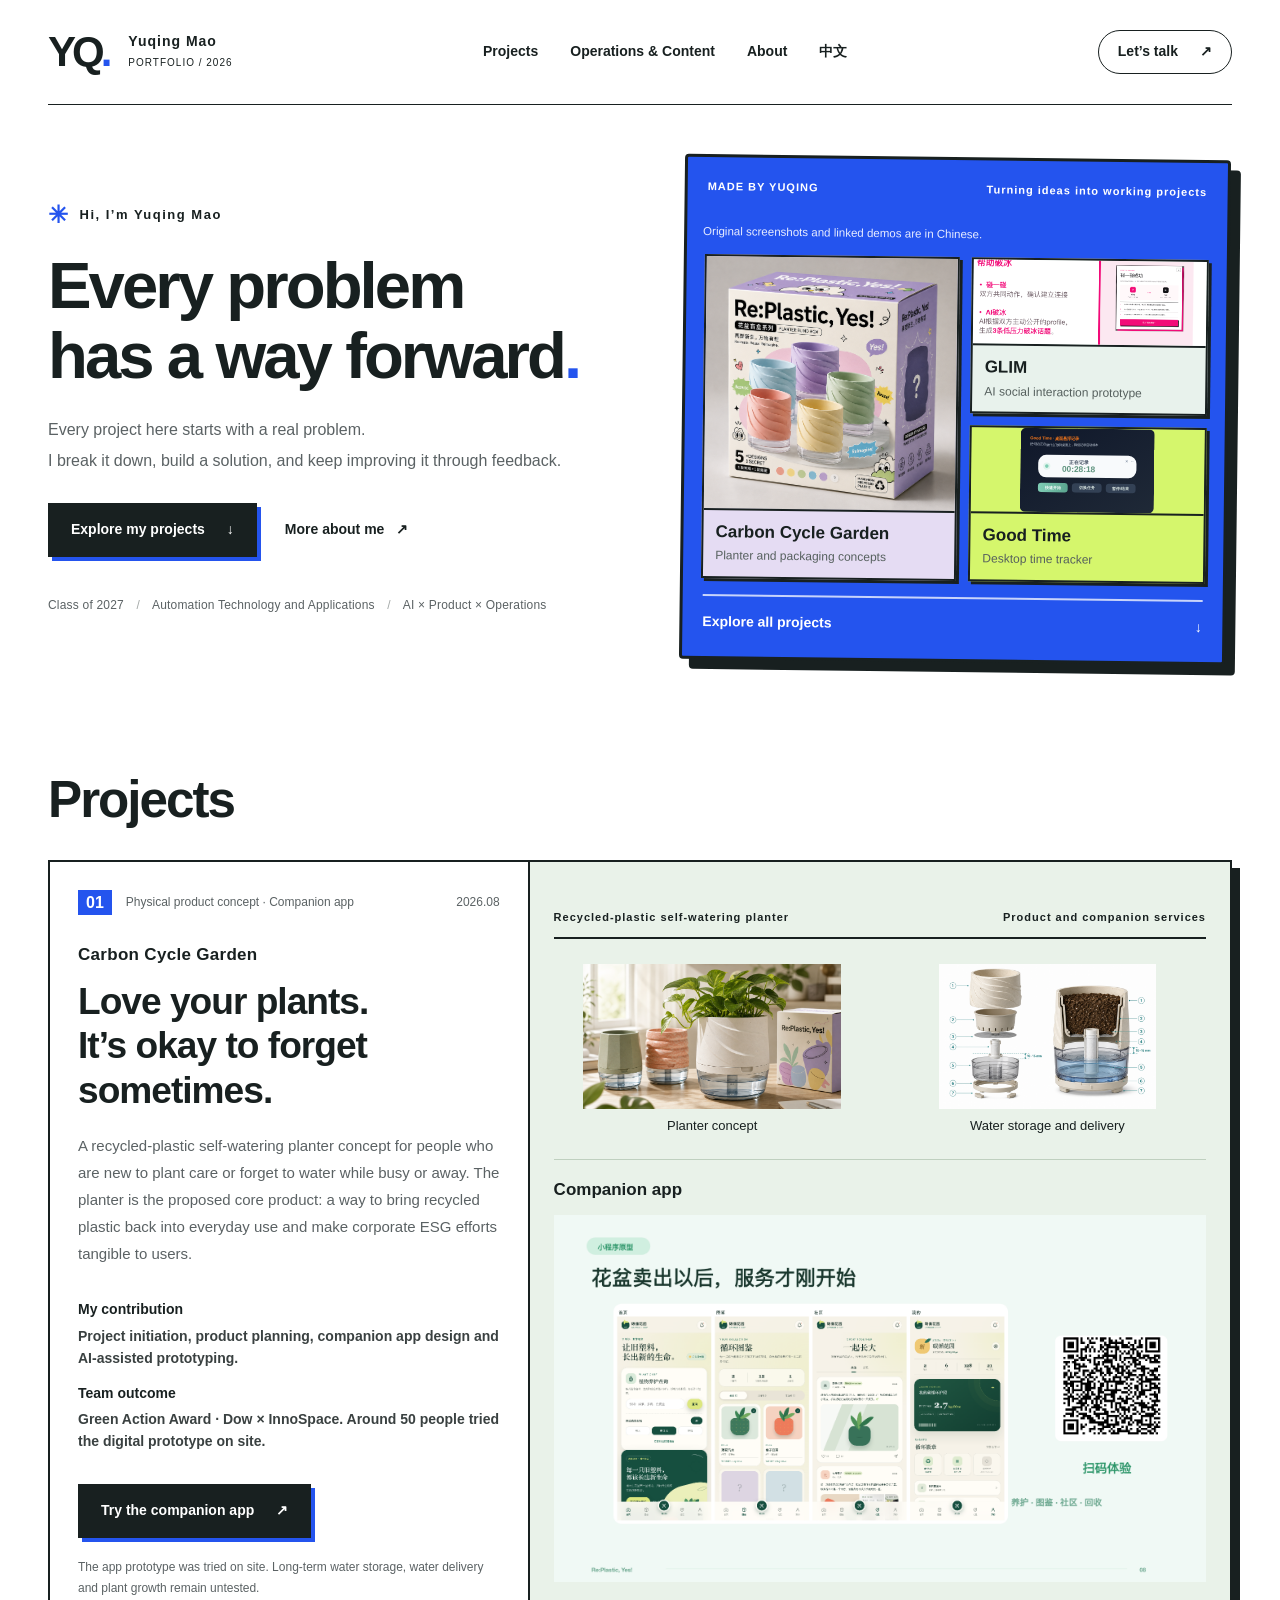
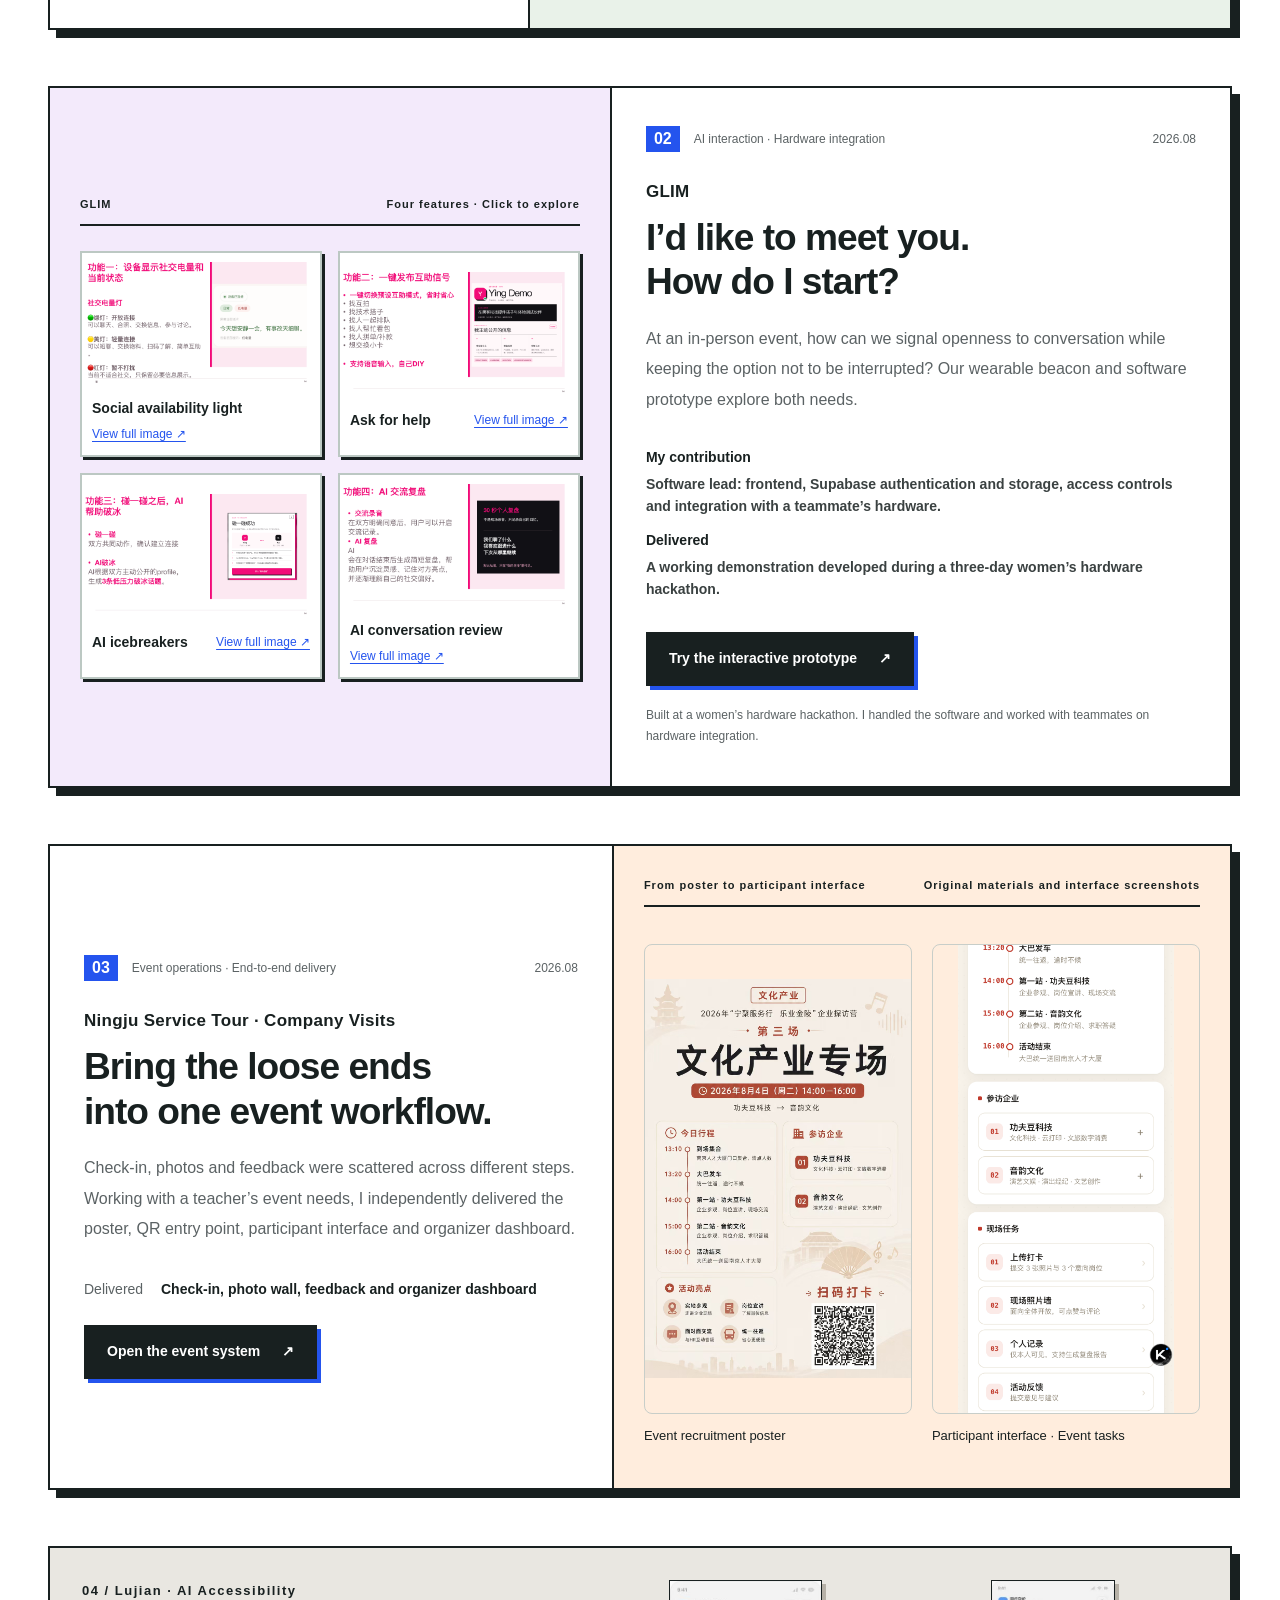
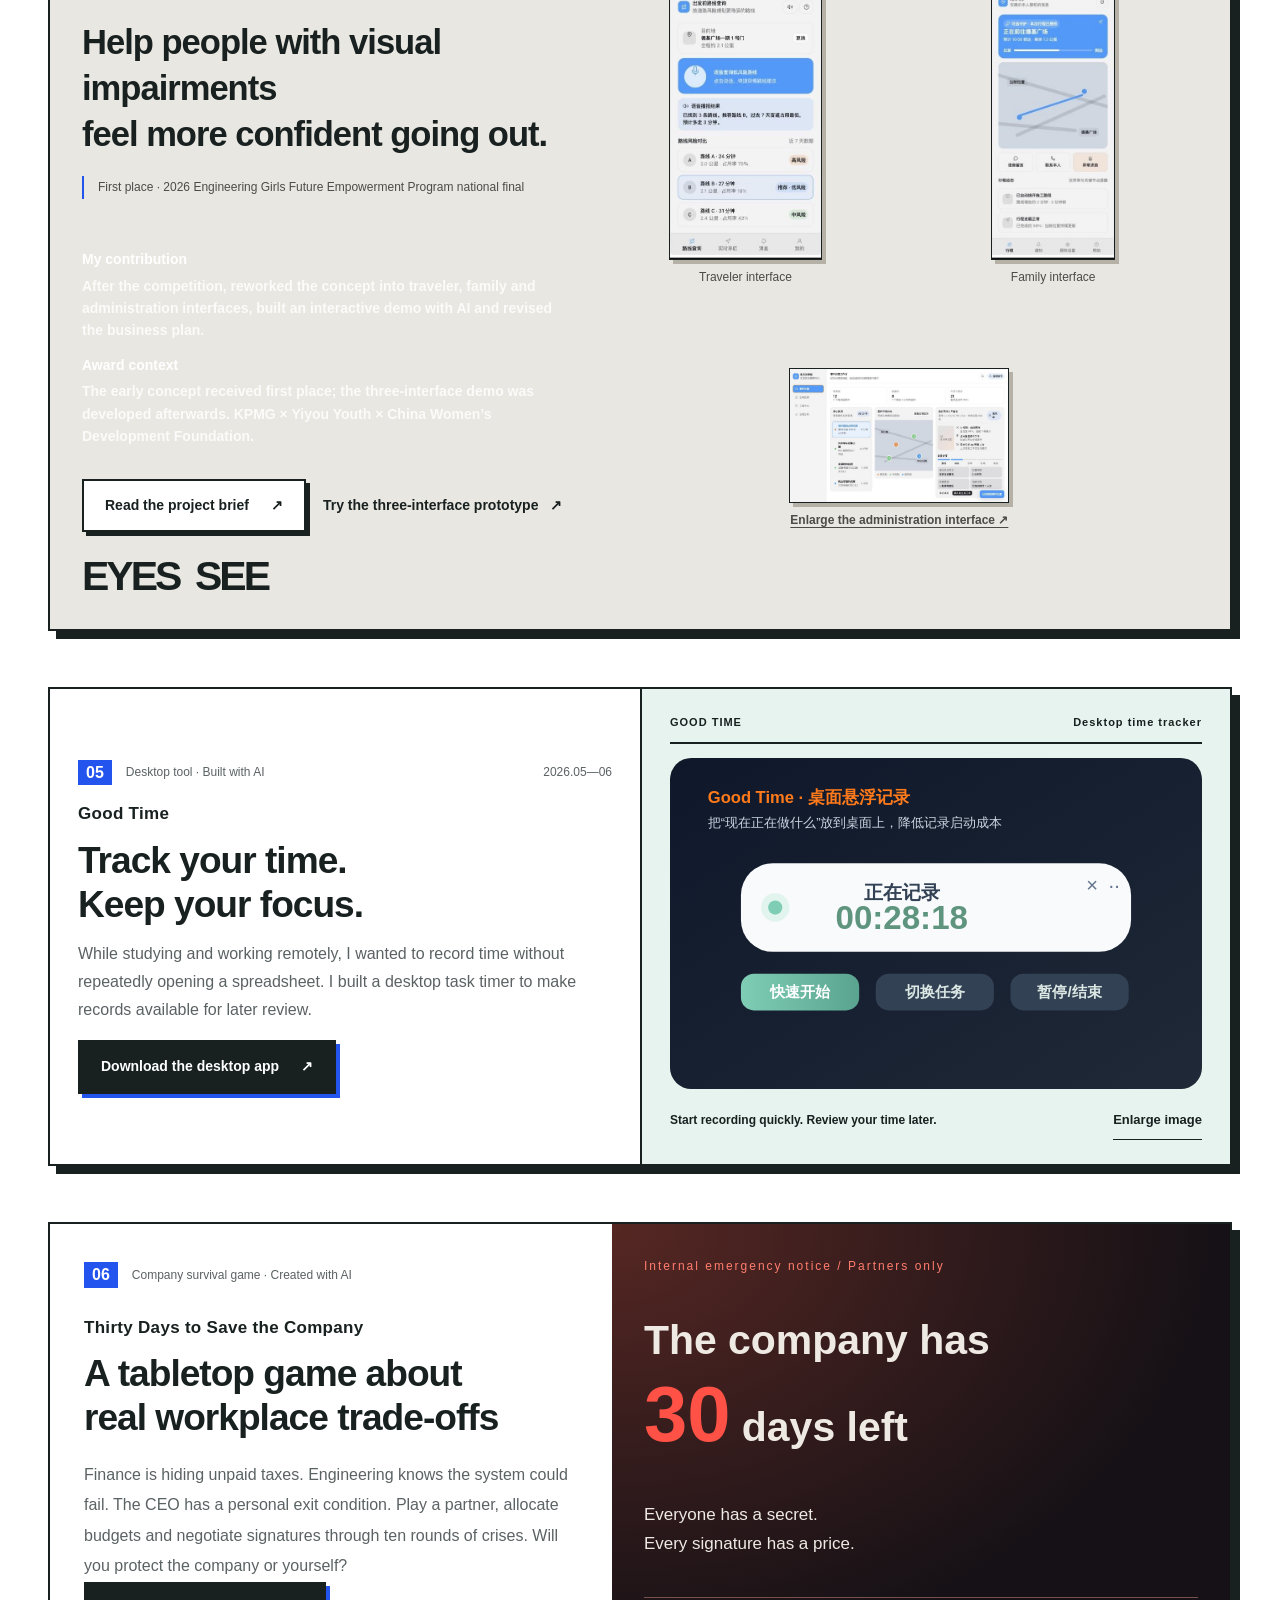
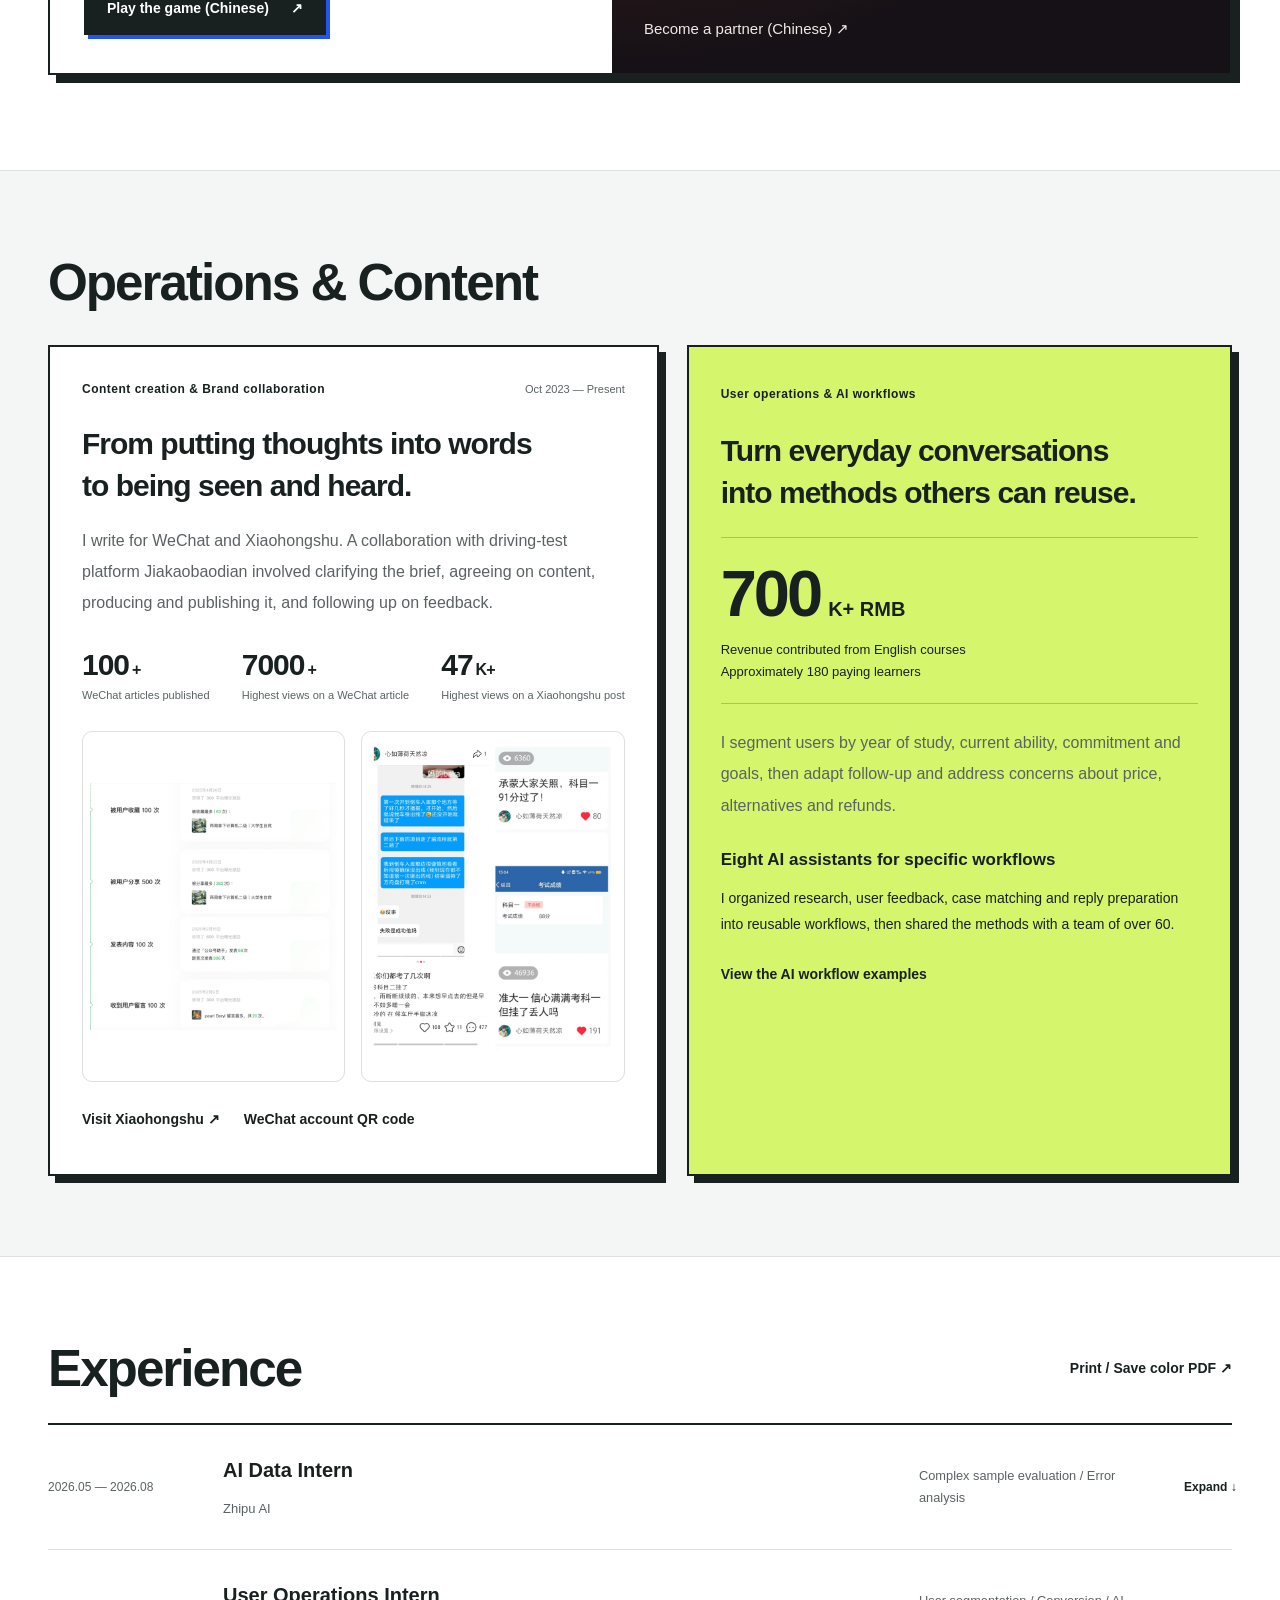
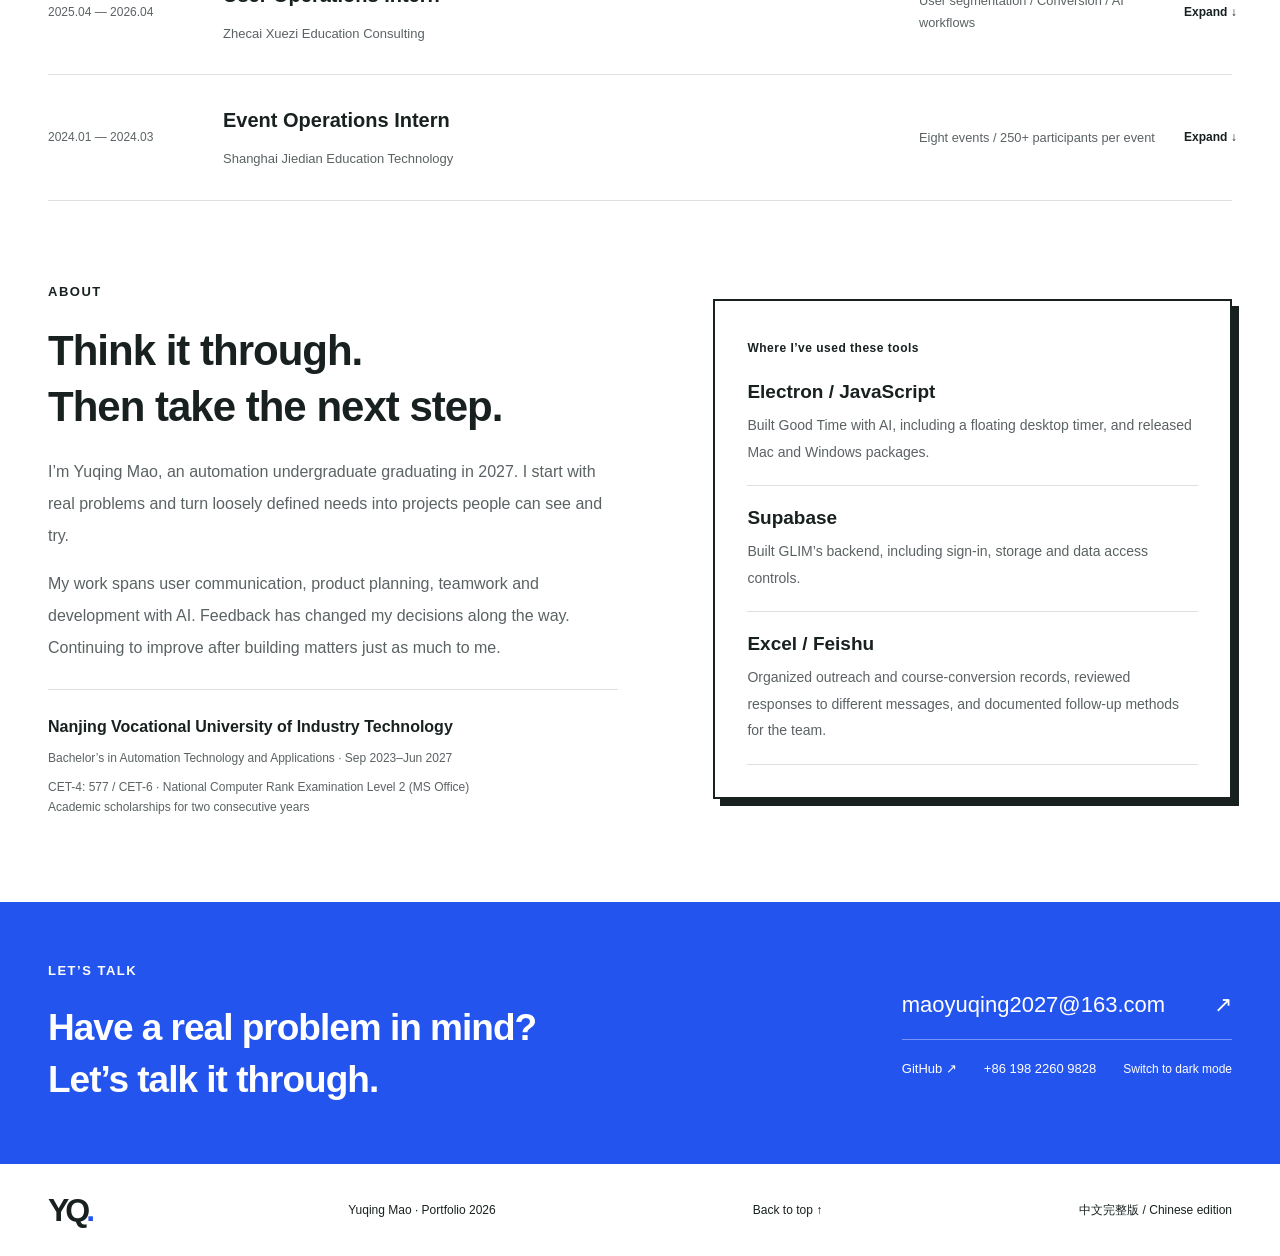
==== commit 79a07780: "Clarify project contributions and add English accessibility brief" ====
--- a/index.html
+++ b/index.html
@@ -9,13 +9,13 @@
   <link rel="stylesheet" href="style.1039e407af.css">
   <link rel="stylesheet" href="image-fixes.d05cc0fbe7.css">
   <script src="app.6c5e08f1da.js" defer></script>
-  <link rel="stylesheet" href="refinements.css?v=92fca31f43f2">
-</head>
+  <link rel="stylesheet" href="refinements.css?v=20261011">
+<meta name="color-scheme" content="light dark"><meta property="og:title" content="Yuqing Mao · Portfolio"><meta property="og:description" content="Projects in AI, product development and user operations, with original evidence and working prototypes."><meta property="og:type" content="website"><meta property="og:url" content="https://mon24123.github.io/portfolio-complete-en/"><meta property="og:image" content="https://mon24123.github.io/portfolio-complete-en/carbon-packaging-design.png"><link rel="canonical" href="https://mon24123.github.io/portfolio-complete-en/"></head>
 <body>
   <a class="skip-link" href="#main">Skip to main content</a>
   <header class="header shell">
     <a class="wordmark" href="#top" aria-label="Yuqing Mao, back to top">YQ<span class="wordmark-dot">.</span><span class="wordmark-name">Yuqing Mao<br><small>PORTFOLIO / 2026</small></span></a>
-    <nav aria-label="Original project material · View image"><a href="#work">Projects</a><a href="#practice">Operations &amp; Content</a><a href="#about">About</a><a href="https://mon24123.github.io/portfolio-complete/">中文</a></nav>
+    <nav aria-label="Main navigation"><a href="#work">Projects</a><a href="#practice">Operations &amp; Content</a><a href="#about">About</a><a href="https://mon24123.github.io/portfolio-complete/">中文</a></nav>
     <a class="nav-contact" href="mailto:maoyuqing2027@163.com">Let’s talk <span aria-hidden="true">↗</span></a>
   </header>
   <main id="main">
@@ -30,9 +30,9 @@
       <div class="hero-board work-showcase" aria-label="Selected project previews">
         <div class="board-top"><span>MADE BY YUQING</span><span>Turning ideas into working projects</span></div>
         <p class="evidence-language-note">Original screenshots and linked demos are in Chinese.</p><div class="showcase-grid">
-          <a class="showcase-piece showcase-planter" href="#carbon"><img src="carbon-packaging-design.png" alt="carbon packaging design · original project image" width="1254" height="1254" fetchpriority="high"><span><strong>Carbon Cycle Garden</strong><small>Planter and packaging concepts</small></span></a>
-          <a class="showcase-piece showcase-glim" href="#glim"><div class="showcase-glim-image"><img src="glim-ai-icebreaker.png" alt="glim ai icebreaker · original project image" width="1600" height="900"></div><span><strong>GLIM</strong><small>AI social interaction prototype</small></span></a>
-          <a class="showcase-piece showcase-time" href="#goodtime"><img src="goodtime-widget.svg" alt="goodtime widget · original project image" width="900" height="560"><span><strong>Good Time</strong><small>Desktop time tracker</small></span></a>
+          <a class="showcase-piece showcase-planter" href="#carbon"><img src="carbon-packaging-design.png" alt="Recycled-plastic planter and blind-box packaging concept (Chinese source)" width="1254" height="1254" fetchpriority="high"><span><strong>Carbon Cycle Garden</strong><small>Planter and packaging concepts</small></span></a>
+          <a class="showcase-piece showcase-glim" href="#glim"><div class="showcase-glim-image"><img src="glim-ai-icebreaker.png" alt="GLIM AI-generated conversation starter interface (Chinese source)" width="1600" height="900"></div><span><strong>GLIM</strong><small>AI social interaction prototype</small></span></a>
+          <a class="showcase-piece showcase-time" href="#goodtime"><img src="goodtime-widget.svg" alt="Good Time timer feature illustration, not an application screenshot (Chinese source)" width="900" height="560"><span><strong>Good Time</strong><small>Desktop time tracker</small></span></a>
         </div>
         <a class="showcase-more" href="#work">Explore all projects <span aria-hidden="true">↓</span></a>
       </div>
@@ -40,17 +40,17 @@
     <section class="work-section shell" id="work" aria-labelledby="work-title">
       <div class="section-heading plain-section-heading"><h2 id="work-title">Projects</h2></div>
       <article class="project project-carbon" id="carbon">
-        <div class="project-copy"><div class="project-meta"><span class="project-index">01</span><span>Physical product concept · Companion app</span><time>2026.08</time></div><h3>Carbon Cycle Garden<span>Love your plants.<br> It’s okay to forget sometimes.</span></h3><p class="project-intro">A recycled-plastic self-watering planter concept for people who are new to plant care or forget to water while busy or away. The planter is the proposed core product: a way to bring recycled plastic back into everyday use and make corporate ESG efforts tangible to users.</p><div class="project-actions"><a class="button button-dark" href="https://da1f3db7ec4b45ccbada79fa11b0fa3a.app.workbuddy.link/" target="_blank" rel="noopener noreferrer">Try the companion app <span aria-hidden="true">↗</span></a></div><p class="boundary">The app prototype was tried on site. Long-term water storage, water delivery and plant growth remain untested.</p></div>
-        <div class="project-visual carbon-visual"><div class="visual-caption"><span>Recycled-plastic self-watering planter</span><span>Product and companion services</span></div><div class="carbon-product-strip"><figure><button class="image-button" type="button" data-image="carbon-planter-design.png" data-caption="Planter exterior concept · Original material in Chinese"><img src="carbon-planter-design.png" alt="carbon planter design · original project image" loading="lazy"></button><figcaption>Planter concept</figcaption></figure><figure><button class="image-button" type="button" data-image="carbon-planter-structure.png" data-caption="Water storage and delivery concept · Original material in Chinese"><img src="carbon-planter-structure.png" alt="carbon planter structure · original project image" loading="lazy"></button><figcaption>Water storage and delivery</figcaption></figure></div><p class="carbon-app-label">Companion app</p><button class="image-button carbon-app-preview" type="button" data-image="carbon-garden-ui.png" data-caption="Carbon Cycle Garden companion app · Original material in Chinese" aria-label="Enlarge Carbon Cycle Garden companion app"><img src="carbon-garden-ui.png" alt="carbon garden ui · original project image" width="1600" height="900" loading="lazy"></button></div>
+        <div class="project-copy"><div class="project-meta"><span class="project-index">01</span><span>Physical product concept · Companion app</span><time>2026.08</time></div><h3>Carbon Cycle Garden<span>Love your plants.<br> It’s okay to forget sometimes.</span></h3><p class="project-intro">A recycled-plastic self-watering planter concept for people who are new to plant care or forget to water while busy or away. The planter is the proposed core product: a way to bring recycled plastic back into everyday use and make corporate ESG efforts tangible to users.</p><dl class="project-facts contribution-facts"><div><dt>My contribution</dt><dd>Project initiation, product planning, companion app design and AI-assisted prototyping.</dd></div><div><dt>Team outcome</dt><dd>Green Action Award · Dow × InnoSpace. Around 50 people tried the digital prototype on site.</dd></div></dl><div class="project-actions"><a class="button button-dark" href="https://da1f3db7ec4b45ccbada79fa11b0fa3a.app.workbuddy.link/" target="_blank" rel="noopener noreferrer">Try the companion app <span aria-hidden="true">↗</span></a></div><p class="boundary">The app prototype was tried on site. Long-term water storage, water delivery and plant growth remain untested.</p></div>
+        <div class="project-visual carbon-visual"><div class="visual-caption"><span>Recycled-plastic self-watering planter</span><span>Product and companion services</span></div><div class="carbon-product-strip"><figure><button class="image-button" type="button" data-image="carbon-planter-design.png" data-caption="Planter exterior concept · Original material in Chinese"><img src="carbon-planter-design.png" alt="Planter exterior design concept (Chinese source)" loading="lazy"></button><figcaption>Planter concept</figcaption></figure><figure><button class="image-button" type="button" data-image="carbon-planter-structure.png" data-caption="Water storage and delivery concept · Original material in Chinese"><img src="carbon-planter-structure.png" alt="Water reservoir and capillary delivery structure concept (Chinese source)" loading="lazy"></button><figcaption>Water storage and delivery</figcaption></figure></div><p class="carbon-app-label">Companion app</p><button class="image-button carbon-app-preview" type="button" data-image="carbon-garden-ui.png" data-caption="Carbon Cycle Garden companion app · Original material in Chinese" aria-label="Enlarge Carbon Cycle Garden companion app"><img src="carbon-garden-ui.png" alt="Companion app with plant-care lookup and growth records (Chinese source)" width="1600" height="900" loading="lazy"></button></div>
       </article>
       
       <article class="project project-glim" id="glim">
-        <div class="project-visual glim-visual glim-compact" id="glim-detail"><div class="visual-caption"><span>GLIM</span><span>Four features · Click to explore</span></div><div class="glim-thumb-grid"><button class="glim-feature" type="button" data-image="glim-social-signal.png" data-caption="Social availability light · Original material in Chinese" aria-label="Enlarge Social availability light"><img src="glim-social-signal.png" alt="glim social signal · original project image" width="1600" height="900" loading="lazy"><span><strong>Social availability light</strong><small>View full image ↗</small></span></button><button class="glim-feature" type="button" data-image="glim-help-signal.png" data-caption="Help signal · Original material in Chinese" aria-label="Enlarge Help signal"><img src="glim-help-signal.png" alt="glim help signal · original project image" width="1600" height="900" loading="lazy"><span><strong>Ask for help</strong><small>View full image ↗</small></span></button><button class="glim-feature" type="button" data-image="glim-ai-icebreaker.png" data-caption="AI icebreakers · Original material in Chinese" aria-label="Enlarge AI icebreakers"><img src="glim-ai-icebreaker.png" alt="glim ai icebreaker · original project image" width="1600" height="900" loading="lazy"><span><strong>AI icebreakers</strong><small>View full image ↗</small></span></button><button class="glim-feature" type="button" data-image="glim-ai-review.png" data-caption="AI conversation review · Original material in Chinese" aria-label="Enlarge AI conversation review"><img src="glim-ai-review.png" alt="glim ai review · original project image" width="1600" height="900" loading="lazy"><span><strong>AI conversation review</strong><small>View full image ↗</small></span></button></div></div>
-        <div class="project-copy"><div class="project-meta"><span class="project-index">02</span><span>AI interaction · Hardware integration</span><time>2026.08</time></div><h3>GLIM<span>I’d like to meet you.<br> How do I start?</span></h3><p class="project-intro">At an in-person event, how can we signal openness to conversation while keeping the option not to be interrupted? Our wearable beacon and software prototype explore both needs.</p><div class="project-actions"><a class="button button-dark" href="https://dec3359414dc4fc28be14b5119c0e4ce.app.workbuddy.link/" target="_blank" rel="noopener noreferrer">Try the interactive prototype <span aria-hidden="true">↗</span></a></div><p class="boundary">Built at a women’s hardware hackathon. I handled the software and worked with teammates on hardware integration.</p></div>
+        <div class="project-visual glim-visual glim-compact" id="glim-detail"><div class="visual-caption"><span>GLIM</span><span>Four features · Click to explore</span></div><div class="glim-thumb-grid"><button class="glim-feature" type="button" data-image="glim-social-signal.png" data-caption="Social availability light · Original material in Chinese" aria-label="Enlarge Social availability light"><img src="glim-social-signal.png" alt="GLIM social availability light: open, limited or unavailable for conversation (Chinese source)" width="1600" height="900" loading="lazy"><span><strong>Social availability light</strong><small>View full image ↗</small></span></button><button class="glim-feature" type="button" data-image="glim-help-signal.png" data-caption="Help signal · Original material in Chinese" aria-label="Enlarge Help signal"><img src="glim-help-signal.png" alt="GLIM help signal interface (Chinese source)" width="1600" height="900" loading="lazy"><span><strong>Ask for help</strong><small>View full image ↗</small></span></button><button class="glim-feature" type="button" data-image="glim-ai-icebreaker.png" data-caption="AI icebreakers · Original material in Chinese" aria-label="Enlarge AI icebreakers"><img src="glim-ai-icebreaker.png" alt="GLIM AI-generated conversation starter interface (Chinese source)" width="1600" height="900" loading="lazy"><span><strong>AI icebreakers</strong><small>View full image ↗</small></span></button><button class="glim-feature" type="button" data-image="glim-ai-review.png" data-caption="AI conversation review · Original material in Chinese" aria-label="Enlarge AI conversation review"><img src="glim-ai-review.png" alt="GLIM conversation review interface (Chinese source)" width="1600" height="900" loading="lazy"><span><strong>AI conversation review</strong><small>View full image ↗</small></span></button></div></div>
+        <div class="project-copy"><div class="project-meta"><span class="project-index">02</span><span>AI interaction · Hardware integration</span><time>2026.08</time></div><h3>GLIM<span>I’d like to meet you.<br> How do I start?</span></h3><p class="project-intro">At an in-person event, how can we signal openness to conversation while keeping the option not to be interrupted? Our wearable beacon and software prototype explore both needs.</p><dl class="project-facts contribution-facts"><div><dt>My contribution</dt><dd>Software lead: frontend, Supabase authentication and storage, access controls and integration with a teammate’s hardware.</dd></div><div><dt>Delivered</dt><dd>A working demonstration developed during a three-day women’s hardware hackathon.</dd></div></dl><div class="project-actions"><a class="button button-dark" href="https://dec3359414dc4fc28be14b5119c0e4ce.app.workbuddy.link/" target="_blank" rel="noopener noreferrer">Try the interactive prototype <span aria-hidden="true">↗</span></a></div><p class="boundary">Built at a women’s hardware hackathon. I handled the software and worked with teammates on hardware integration.</p></div>
       </article>
-      <article class="project project-visit" id="visit"><div class="project-copy"><div class="project-meta"><span class="project-index">03</span><span>Event operations · End-to-end delivery</span><time>2026.08</time></div><h3>Ningju Service Tour · Company Visits<span>Bring the loose ends<br> into one event workflow.</span></h3><p class="project-intro">Check-in, photos and feedback were scattered across different steps. Working with a teacher’s event needs, I independently delivered the poster, QR entry point, participant interface and organizer dashboard.</p><dl class="project-facts"><div><dt>Delivered</dt><dd>Check-in, photo wall, feedback and organizer dashboard</dd></div></dl><div class="project-actions"><a class="button button-dark" href="https://nj-culture-visit-26-d9bt8e3db222-1455784944.tcloudbaseapp.com" target="_blank" rel="noopener noreferrer">Open the event system <span aria-hidden="true">↗</span></a></div></div><div class="project-visual visit-visual"><div class="visual-caption"><span>From poster to participant interface</span><span>Original materials and interface screenshots</span></div><div class="visit-stage visit-evidence"><figure><img src="culture-visit-poster.jpg" alt="culture visit poster · original project image" width="1024" height="1536" loading="lazy"><figcaption>Event recruitment poster</figcaption></figure><figure><img src="culture-visit-ui.png" alt="culture visit ui · original project image" width="780" height="1688" loading="lazy"><figcaption>Participant interface · Event tasks</figcaption></figure></div></div></article>
+      <article class="project project-visit" id="visit"><div class="project-copy"><div class="project-meta"><span class="project-index">03</span><span>Event operations · End-to-end delivery</span><time>2026.08</time></div><h3>Ningju Service Tour · Company Visits<span>Bring the loose ends<br> into one event workflow.</span></h3><p class="project-intro">Check-in, photos and feedback were scattered across different steps. Working with a teacher’s event needs, I independently delivered the poster, QR entry point, participant interface and organizer dashboard.</p><dl class="project-facts"><div><dt>Delivered</dt><dd>Check-in, photo wall, feedback and organizer dashboard</dd></div></dl><div class="project-actions"><a class="button button-dark" href="https://nj-culture-visit-26-d9bt8e3db222-1455784944.tcloudbaseapp.com" target="_blank" rel="noopener noreferrer">Open the event system <span aria-hidden="true">↗</span></a></div></div><div class="project-visual visit-visual"><div class="visual-caption"><span>From poster to participant interface</span><span>Original materials and interface screenshots</span></div><div class="visit-stage visit-evidence"><figure><img src="culture-visit-poster.jpg" alt="Original company-visit event recruitment poster (Chinese source)" width="1024" height="1536" loading="lazy"><figcaption>Event recruitment poster</figcaption></figure><figure><img src="culture-visit-ui.png" alt="Event participant interface with itinerary, photos and feedback (Chinese source)" width="780" height="1688" loading="lazy"><figcaption>Participant interface · Event tasks</figcaption></figure></div></div></article>
       
-      <article class="lujian-project" id="lujian"><div class="lujian-copy"><p class="eyebrow">04 / Lujian · AI Accessibility</p><h3>Help people with visual impairments<br> feel more confident going out.</h3><p class="lujian-award">First place · 2026 Engineering Girls Future Empowerment Program national final</p><div class="project-actions"><a class="button button-light" href="https://mon24123.github.io/portfolio-complete/bp.html">Read the project plan (Chinese) <span aria-hidden="true">↗</span></a><a class="quiet-link" href="https://bc70e4277289472ba066411826c8a06d.gz2.agentos-app.net" target="_blank" rel="noopener noreferrer">Try the three-interface prototype <span aria-hidden="true">↗</span></a></div><p class="eyesee-mark" aria-label="EYES SEE">EYES SEE</p></div><div class="lujian-screens"><figure><button class="image-button" type="button" data-image="bp-trip.jpg" data-caption="EYES SEE traveler prototype · Original material in Chinese"><img src="bp-trip.jpg" alt="bp trip · original project image" width="359" height="658" loading="lazy"></button><figcaption>Traveler interface</figcaption></figure><figure><button class="image-button" type="button" data-image="bp-family.jpg" data-caption="EYES SEE family prototype · Original material in Chinese"><img src="bp-family.jpg" alt="bp family · original project image" width="290" height="658" loading="lazy"></button><figcaption>Family interface</figcaption></figure><figure class="governance-screen"><button class="image-button" type="button" data-image="bp-governance.jpg" data-caption="EYES SEE administration prototype · Original material in Chinese"><img src="bp-governance.jpg" alt="bp governance · original project image" width="1081" height="658" loading="lazy"></button><figcaption>Enlarge the administration interface ↗</figcaption></figure></div></article>
+      <article class="lujian-project" id="lujian"><div class="lujian-copy"><p class="eyebrow">04 / Lujian · AI Accessibility</p><h3>Help people with visual impairments<br> feel more confident going out.</h3><p class="lujian-award">First place · 2026 Engineering Girls Future Empowerment Program national final</p><dl class="project-facts contribution-facts"><div><dt>My contribution</dt><dd>After the competition, reworked the concept into traveler, family and administration interfaces, built an interactive demo with AI and revised the business plan.</dd></div><div><dt>Award context</dt><dd>The early concept received first place; the three-interface demo was developed afterwards. KPMG × Yiyou Youth × China Women’s Development Foundation.</dd></div></dl><div class="project-actions"><a class="button button-light" href="bp.html">Read the project brief <span aria-hidden="true">↗</span></a><a class="quiet-link" href="https://bc70e4277289472ba066411826c8a06d.gz2.agentos-app.net" target="_blank" rel="noopener noreferrer">Try the three-interface prototype <span aria-hidden="true">↗</span></a></div><p class="eyesee-mark" aria-label="EYES SEE">EYES SEE</p></div><div class="lujian-screens"><figure><button class="image-button" type="button" data-image="bp-trip.jpg" data-caption="EYES SEE traveler prototype · Original material in Chinese"><img src="bp-trip.jpg" alt="EYES SEE traveler prototype with route risk information (Chinese source)" width="359" height="658" loading="lazy"></button><figcaption>Traveler interface</figcaption></figure><figure><button class="image-button" type="button" data-image="bp-family.jpg" data-caption="EYES SEE family prototype · Original material in Chinese"><img src="bp-family.jpg" alt="EYES SEE family support prototype (Chinese source)" width="290" height="658" loading="lazy"></button><figcaption>Family interface</figcaption></figure><figure class="governance-screen"><button class="image-button" type="button" data-image="bp-governance.jpg" data-caption="EYES SEE administration prototype · Original material in Chinese"><img src="bp-governance.jpg" alt="EYES SEE administration prototype for road risks and facilities (Chinese source)" width="1081" height="658" loading="lazy"></button><figcaption>Enlarge the administration interface ↗</figcaption></figure></div></article>
       
       <article class="project project-goodtime" id="goodtime">
         <div class="project-copy">
@@ -62,18 +62,18 @@
         </div>
         <div class="project-visual goodtime-visual">
           <div class="visual-caption"><span>GOOD TIME</span><span>Desktop time tracker</span></div>
-          <button class="image-button goodtime-preview" type="button" data-image="goodtime-widget.svg" data-caption="Good Time desktop timer illustration, not an app screenshot · Original material in Chinese" aria-label="Enlarge Good Time desktop timer illustration, not an app screenshot"><img src="goodtime-widget.svg" alt="goodtime widget · original project image" width="900" height="560" loading="lazy"></button>
+          <button class="image-button goodtime-preview" type="button" data-image="goodtime-widget.svg" data-caption="Good Time desktop timer illustration, not an app screenshot · Original material in Chinese" aria-label="Enlarge Good Time desktop timer illustration, not an app screenshot"><img src="goodtime-widget.svg" alt="Good Time timer feature illustration, not an application screenshot (Chinese source)" width="900" height="560" loading="lazy"></button>
           <div class="visual-foot"><span>Start recording quickly. Review your time later.</span><button class="image-text-action" type="button" data-image="goodtime-widget.svg" data-caption="Good Time desktop timer illustration, not an app screenshot · Original material in Chinese">Enlarge image</button></div>
         </div>
       </article>
 <article class="project project-game" id="game-project"><div class="project-copy"><div class="project-meta"><span class="project-index">06</span><span>Company survival game · Created with AI</span></div><h3>Thirty Days to Save the Company<span>A tabletop game about<br> real workplace trade-offs</span></h3><p class="project-intro">Finance is hiding unpaid taxes. Engineering knows the system could fail. The CEO has a personal exit condition. Play a partner, allocate budgets and negotiate signatures through ten rounds of crises. Will you protect the company or yourself?</p><div class="project-actions"><a class="button button-dark" href="https://mon24123.github.io/portfolio-complete/game/">Play the game (Chinese) <span aria-hidden="true">↗</span></a></div></div><a class="game-poster" href="https://mon24123.github.io/portfolio-complete/game/" aria-label="Play Thirty Days to Save the Company in Chinese"><span>Internal emergency notice / Partners only</span><strong>The company has<br><b>30</b> days left</strong><p>Everyone has a secret.<br> Every signature has a price.</p><span class="game-poster-action">Become a partner (Chinese) ↗</span></a></article>
     </section>
-    <section class="practice-section" id="practice" aria-labelledby="practice-title"><div class="shell"><div class="section-heading plain-section-heading"><h2 id="practice-title">Operations &amp; Content</h2></div><div class="practice-grid"><article class="content-card"><div class="content-heading"><span class="small-label">Content creation &amp; Brand collaboration</span><span>Oct 2023 — Present</span></div><h3>From putting thoughts into words<br> to being seen and heard.</h3><p>I write for WeChat and Xiaohongshu. A collaboration with driving-test platform Jiakaobaodian involved clarifying the brief, agreeing on content, producing and publishing it, and following up on feedback.</p><div class="content-numbers"><div><strong>100<span>+</span></strong><p>WeChat articles published</p></div><div><strong>7000<span>+</span></strong><p>Highest views on a WeChat article</p></div><div><strong>47<span>K+</span></strong><p>Highest views on a Xiaohongshu post</p></div></div><div class="content-evidence"><button type="button" class="image-button" data-image="foot.png" data-caption="WeChat publishing and interaction records · Original material in Chinese"><img src="foot.png" alt="foot · original project image" loading="lazy"></button><button type="button" class="image-button" data-image="xhs.png" data-caption="Xiaohongshu content and view records · Original material in Chinese"><img src="xhs.png" alt="xhs · original project image" loading="lazy"></button></div><div class="content-links"><a class="quiet-link" href="https://xhslink.com/m/DnZHFcwTKL" target="_blank" rel="noopener noreferrer">Visit Xiaohongshu ↗</a><button type="button" class="quiet-link text-button" data-image="wxcode.png" data-caption="WeChat account QR code · Original material in Chinese">WeChat account QR code</button></div></article><article class="operations-card"><span class="small-label">User operations &amp; AI workflows</span><h3>Turn everyday conversations<br> into methods others can reuse.</h3><div class="operations-stat"><strong>700<span>K+ RMB</span></strong><p>Revenue contributed from English courses<br> Approximately 180 paying learners</p></div><p>I segment users by year of study, current ability, commitment and goals, then adapt follow-up and address concerns about price, alternatives and refunds.</p><div class="workflow-note"><strong>Eight AI assistants for specific workflows</strong><p>I organized research, user feedback, case matching and reply preparation into reusable workflows, then shared the methods with a team of over 60.</p></div><button class="quiet-link text-button" type="button" data-image="agent.png" data-caption="AI assistants and reusable workflows · Original material in Chinese">View the AI workflow examples </button></article></div></div></section>
+    <section class="practice-section" id="practice" aria-labelledby="practice-title"><div class="shell"><div class="section-heading plain-section-heading"><h2 id="practice-title">Operations &amp; Content</h2></div><div class="practice-grid"><article class="content-card"><div class="content-heading"><span class="small-label">Content creation &amp; Brand collaboration</span><span>Oct 2023 — Present</span></div><h3>From putting thoughts into words<br> to being seen and heard.</h3><p>I write for WeChat and Xiaohongshu. A collaboration with driving-test platform Jiakaobaodian involved clarifying the brief, agreeing on content, producing and publishing it, and following up on feedback.</p><div class="content-numbers"><div><strong>100<span>+</span></strong><p>WeChat articles published</p></div><div><strong>7000<span>+</span></strong><p>Highest views on a WeChat article</p></div><div><strong>47<span>K+</span></strong><p>Highest views on a Xiaohongshu post</p></div></div><div class="content-evidence"><button type="button" class="image-button" data-image="foot.png" data-caption="WeChat publishing and interaction records · Original material in Chinese"><img src="foot.png" alt="WeChat publishing and audience interaction evidence (Chinese source)" loading="lazy"></button><button type="button" class="image-button" data-image="xhs.png" data-caption="Xiaohongshu content and view records · Original material in Chinese"><img src="xhs.png" alt="Xiaohongshu post and view-count evidence (Chinese source)" loading="lazy"></button></div><div class="content-links"><a class="quiet-link" href="https://xhslink.com/m/DnZHFcwTKL" target="_blank" rel="noopener noreferrer">Visit Xiaohongshu ↗</a><button type="button" class="quiet-link text-button" data-image="wxcode.png" data-caption="WeChat account QR code · Original material in Chinese">WeChat account QR code</button></div></article><article class="operations-card"><span class="small-label">User operations &amp; AI workflows</span><h3>Turn everyday conversations<br> into methods others can reuse.</h3><div class="operations-stat"><strong>700<span>K+ RMB</span></strong><p>Revenue contributed from English courses<br> Approximately 180 paying learners</p></div><p>I segment users by year of study, current ability, commitment and goals, then adapt follow-up and address concerns about price, alternatives and refunds.</p><div class="workflow-note"><strong>Eight AI assistants for specific workflows</strong><p>I organized research, user feedback, case matching and reply preparation into reusable workflows, then shared the methods with a team of over 60.</p></div><button class="quiet-link text-button" type="button" data-image="agent.png" data-caption="AI assistants and reusable workflows · Original material in Chinese">View the AI workflow examples </button></article></div></div></section>
     <section class="experience-section shell" id="experience" aria-labelledby="experience-title"><div class="section-heading plain-section-heading"><h2 id="experience-title">Experience</h2><button class="quiet-link text-button" id="print-page" type="button">Print / Save color PDF ↗</button></div><div class="experience-list"><details class="experience-item"><summary><span class="experience-date">2026.05 — 2026.08</span><span class="experience-title"><strong>AI Data Intern</strong><span>Zhipu AI</span></span><span class="experience-key">Complex sample evaluation / Error analysis</span><span class="detail-plus" aria-hidden="true"><span class="when-closed">Expand ↓</span><span class="when-open">Collapse ↑</span></span></summary><div class="experience-body"><p>Evaluated complex real-user question-and-answer samples, identified recurring issues and reported internal tool feedback, producing reviewable judgments under shared guidelines.</p><p>Checked logical consistency, plausibility and formatting; documented contradictions and recurring errors in structured feedback, developing a practical understanding of model limits.</p></div></details><details class="experience-item"><summary><span class="experience-date">2025.04 — 2026.04</span><span class="experience-title"><strong>User Operations Intern</strong><span>Zhecai Xuezi Education Consulting</span></span><span class="experience-key">User segmentation / Conversion / AI workflows</span><span class="detail-plus" aria-hidden="true"><span class="when-closed">Expand ↓</span><span class="when-open">Collapse ↑</span></span></summary><div class="experience-body"><p>Screened potential learners, handled consultations and follow-up, and supported purchases of English courses priced around RMB 4,000. Converted approximately 180 paying learners and contributed over RMB 700,000 in revenue.</p><p>Segmented users by year of study, ability, commitment and goals. Adapted follow-up and increased conversions in a single sales round from two to nine. Addressed price, competitor and refund concerns, re-engaged past leads and achieved the top result in one sales round.</p><p>Created eight AI assistants for specific workflows. Methods were shared with a team of over 60 and incorporated into onboarding.</p></div></details><details class="experience-item"><summary><span class="experience-date">2024.01 — 2024.03</span><span class="experience-title"><strong>Event Operations Intern</strong><span>Shanghai Jiedian Education Technology</span></span><span class="experience-key">Eight events / 250+ participants per event</span><span class="detail-plus" aria-hidden="true"><span class="when-closed">Expand ↓</span><span class="when-open">Collapse ↑</span></span></summary><div class="experience-body"><p>Helped organize eight online events for university students, each with over 250 participants, supporting recruitment, onboarding, live interaction and follow-up.</p><p>Invited participants through private channels, managed group entry and reminders, and served as an event coach for interaction, speaking and participant support. Followed up on participation and feedback.</p></div></details></div></section>
     <section class="about-section shell" id="about" aria-labelledby="about-title"><div class="about-intro"><p class="eyebrow">ABOUT</p><h2 id="about-title">Think it through.<br> Then take the next step.</h2><p>I’m Yuqing Mao, an automation undergraduate graduating in 2027. I start with real problems and turn loosely defined needs into projects people can see and try.</p><p>My work spans user communication, product planning, teamwork and development with AI. Feedback has changed my decisions along the way. Continuing to improve after building matters just as much to me.</p><div class="education"><strong>Nanjing Vocational University of Industry Technology</strong><p>Bachelor’s in Automation Technology and Applications · Sep 2023–Jun 2027</p><p>CET-4: 577 / CET-6 · National Computer Rank Examination Level 2 (MS Office)<br> Academic scholarships for two consecutive years</p></div></div><div class="skills-panel"><span class="small-label">Where I’ve used these tools</span><div><h3>Electron / JavaScript</h3><p>Built Good Time with AI, including a floating desktop timer, and released Mac and Windows packages.</p></div><div><h3>Supabase</h3><p>Built GLIM’s backend, including sign-in, storage and data access controls.</p></div><div><h3>Excel / Feishu</h3><p>Organized outreach and course-conversion records, reviewed responses to different messages, and documented follow-up methods for the team.</p></div></div></section>
-    <section class="contact-section" id="contact"><div class="shell contact-inner"><div><p class="eyebrow">LET’S TALK</p><h2>Have a real problem in mind?<br> Let’s talk it through.</h2></div><div class="contact-links"><a class="email-link" href="mailto:maoyuqing2027@163.com">maoyuqing2027@163.com <span aria-hidden="true">↗</span></a><div><a href="https://github.com/Mon24123" target="_blank" rel="noopener noreferrer">GitHub ↗</a><a href="tel:19822609828">198-2260-9828</a><button type="button" class="text-button" id="theme-toggle" aria-pressed="false">Switch to dark mode</button></div></div></div></section>
+    <section class="contact-section" id="contact"><div class="shell contact-inner"><div><p class="eyebrow">LET’S TALK</p><h2>Have a real problem in mind?<br> Let’s talk it through.</h2></div><div class="contact-links"><a class="email-link" href="mailto:maoyuqing2027@163.com">maoyuqing2027@163.com <span aria-hidden="true">↗</span></a><div><a href="https://github.com/Mon24123" target="_blank" rel="noopener noreferrer">GitHub ↗</a><a href="tel:+8619822609828">+86 198 2260 9828</a><button type="button" class="text-button" id="theme-toggle" aria-pressed="false">Switch to dark mode</button></div></div></div></section>
   </main>
-  <footer class="footer shell"><a class="wordmark" href="#top">YQ<span class="wordmark-dot">.</span></a><p>Yuqing Mao · Portfolio 2026</p><a href="#top">Back to top ↑</a></footer>
+  <footer class="footer shell"><a class="wordmark" href="#top">YQ<span class="wordmark-dot">.</span></a><p>Yuqing Mao · Portfolio 2026</p><a href="#top">Back to top ↑</a><a href="https://mon24123.github.io/portfolio-complete/">中文完整版 / Chinese edition</a></footer>
   <dialog class="image-dialog" id="image-dialog" aria-labelledby="image-caption"><div class="dialog-top"><p id="image-caption"></p><button type="button" id="close-image" aria-label="Close image">Close ×</button></div><img id="expanded-image" alt=" · original project image"></dialog>
 </body>
 </html>
--- a/refinements.css
+++ b/refinements.css
@@ -28,3 +28,22 @@
 @media(max-width:700px){html[lang="en"] .hero-copy h1{font-size:clamp(2.5rem,10vw,4rem);}html[lang="en"] .header nav{gap:.7rem;}html[lang="en"] .hero-meta{line-height:1.7;}html[lang="en"] .project-meta{flex-wrap:wrap;}}
 
 html[lang="en"] .evidence-language-note {color:#e8edff;margin:.4rem 1rem .8rem;}
+
+/* Readable English contribution summaries within the original project layout. */
+html[lang="en"] .contribution-facts{margin:1.2rem 0;font-size:.9rem;line-height:1.6;}
+html[lang="en"] .contribution-facts>div{display:block;margin:.75rem 0;}
+html[lang="en"] .contribution-facts dt{font-weight:700;color:inherit;margin-bottom:.25rem;}
+html[lang="en"] .contribution-facts dd{margin:0;color:inherit;opacity:.85;}
+html[lang="en"] .lujian-copy .contribution-facts{max-width:38rem;color:#fff;}
+html[lang="en"] .footer{flex-wrap:wrap;gap:1rem;}
+:focus-visible{outline:3px solid #527bff;outline-offset:4px;}
+@media(prefers-reduced-motion:reduce){html{scroll-behavior:auto!important;}*,*::before,*::after{animation-duration:.01ms!important;transition-duration:.01ms!important;}}
+.project-brief{max-width:850px;margin:3rem auto;padding:0 24px 4rem;line-height:1.75;}
+.project-brief h1{font-size:clamp(2.2rem,5vw,3.5rem);line-height:1.15;margin:1rem 0 2rem;}
+.project-brief h2{font-size:1.4rem;margin:2rem 0 .7rem;}
+.project-brief figure{margin:1.5rem 0;}
+.project-brief img{max-width:100%;height:auto;border-radius:12px;}
+.project-brief figcaption{font-size:.85rem;opacity:.75;margin-top:.6rem;}
+.brief-actions{display:flex;flex-wrap:wrap;gap:1rem;}
+
+.project-brief figure:nth-of-type(-n+2) img{width:auto;max-height:658px;}
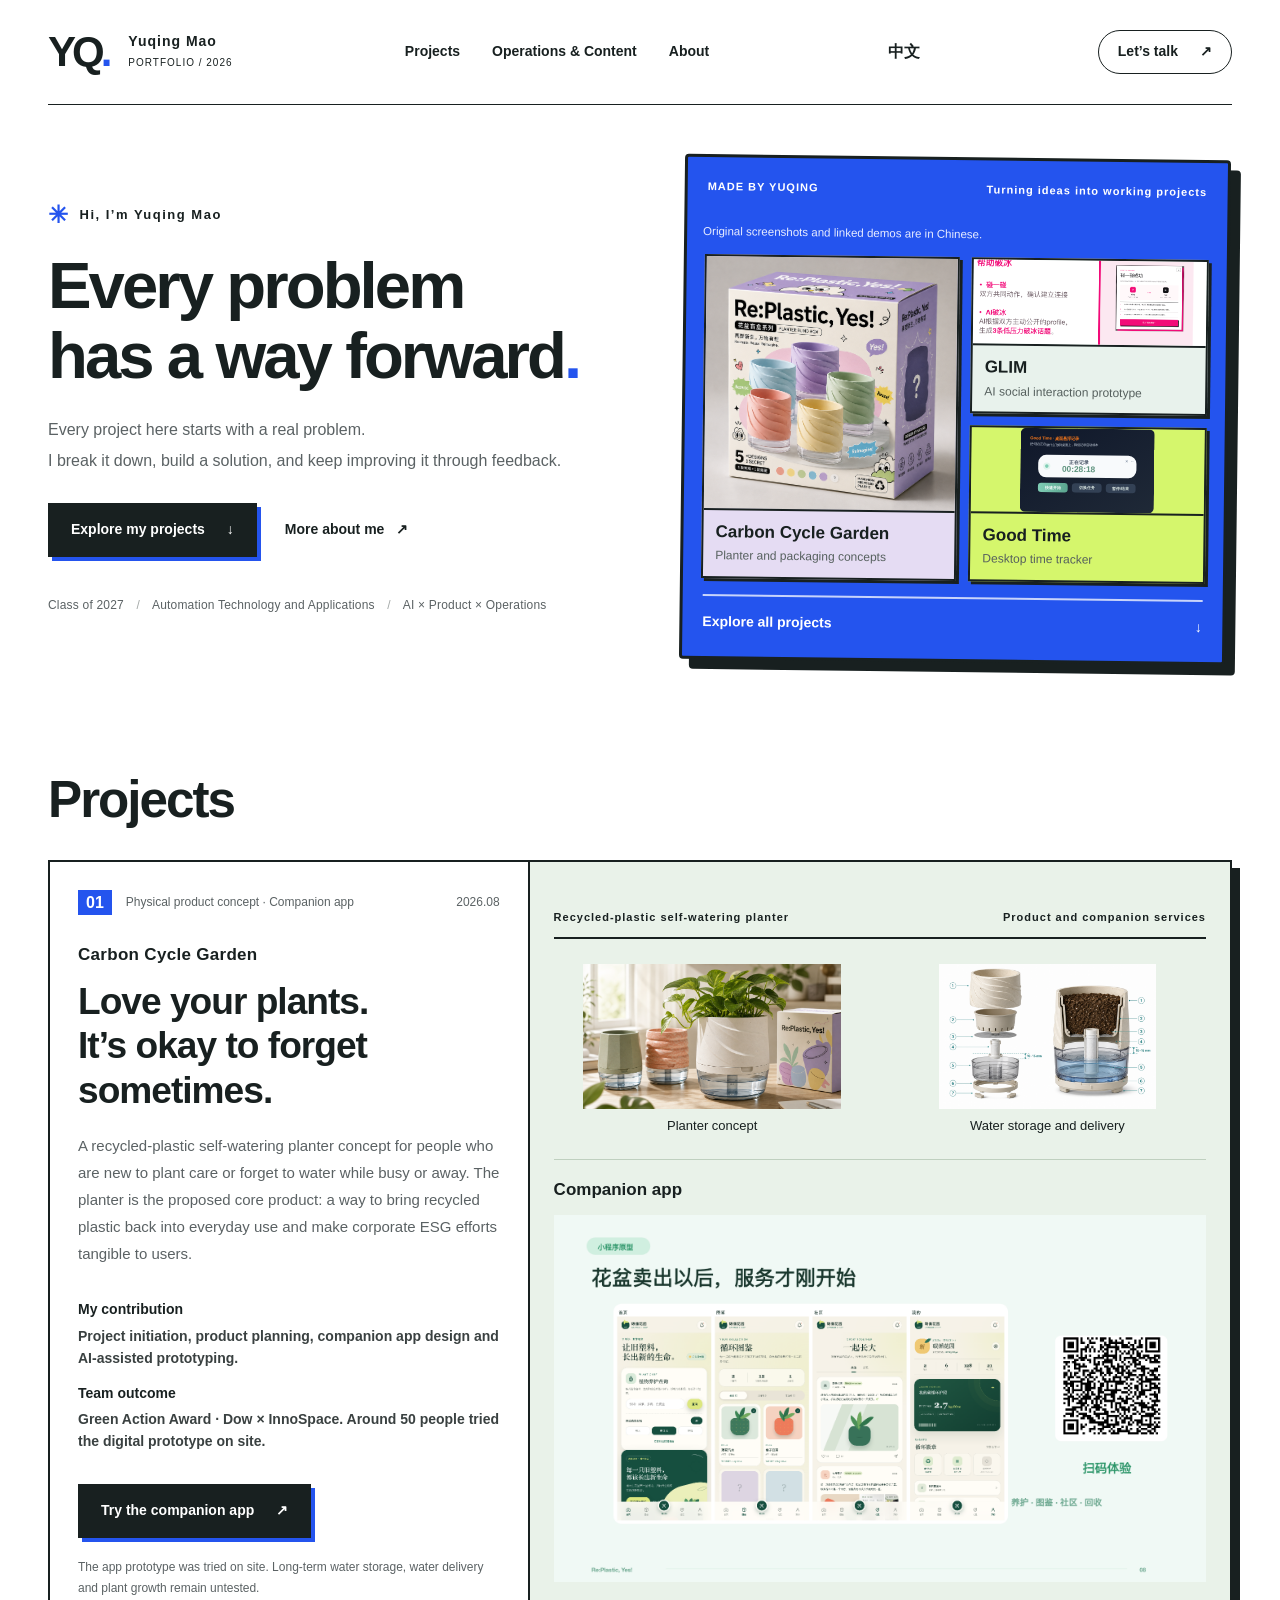
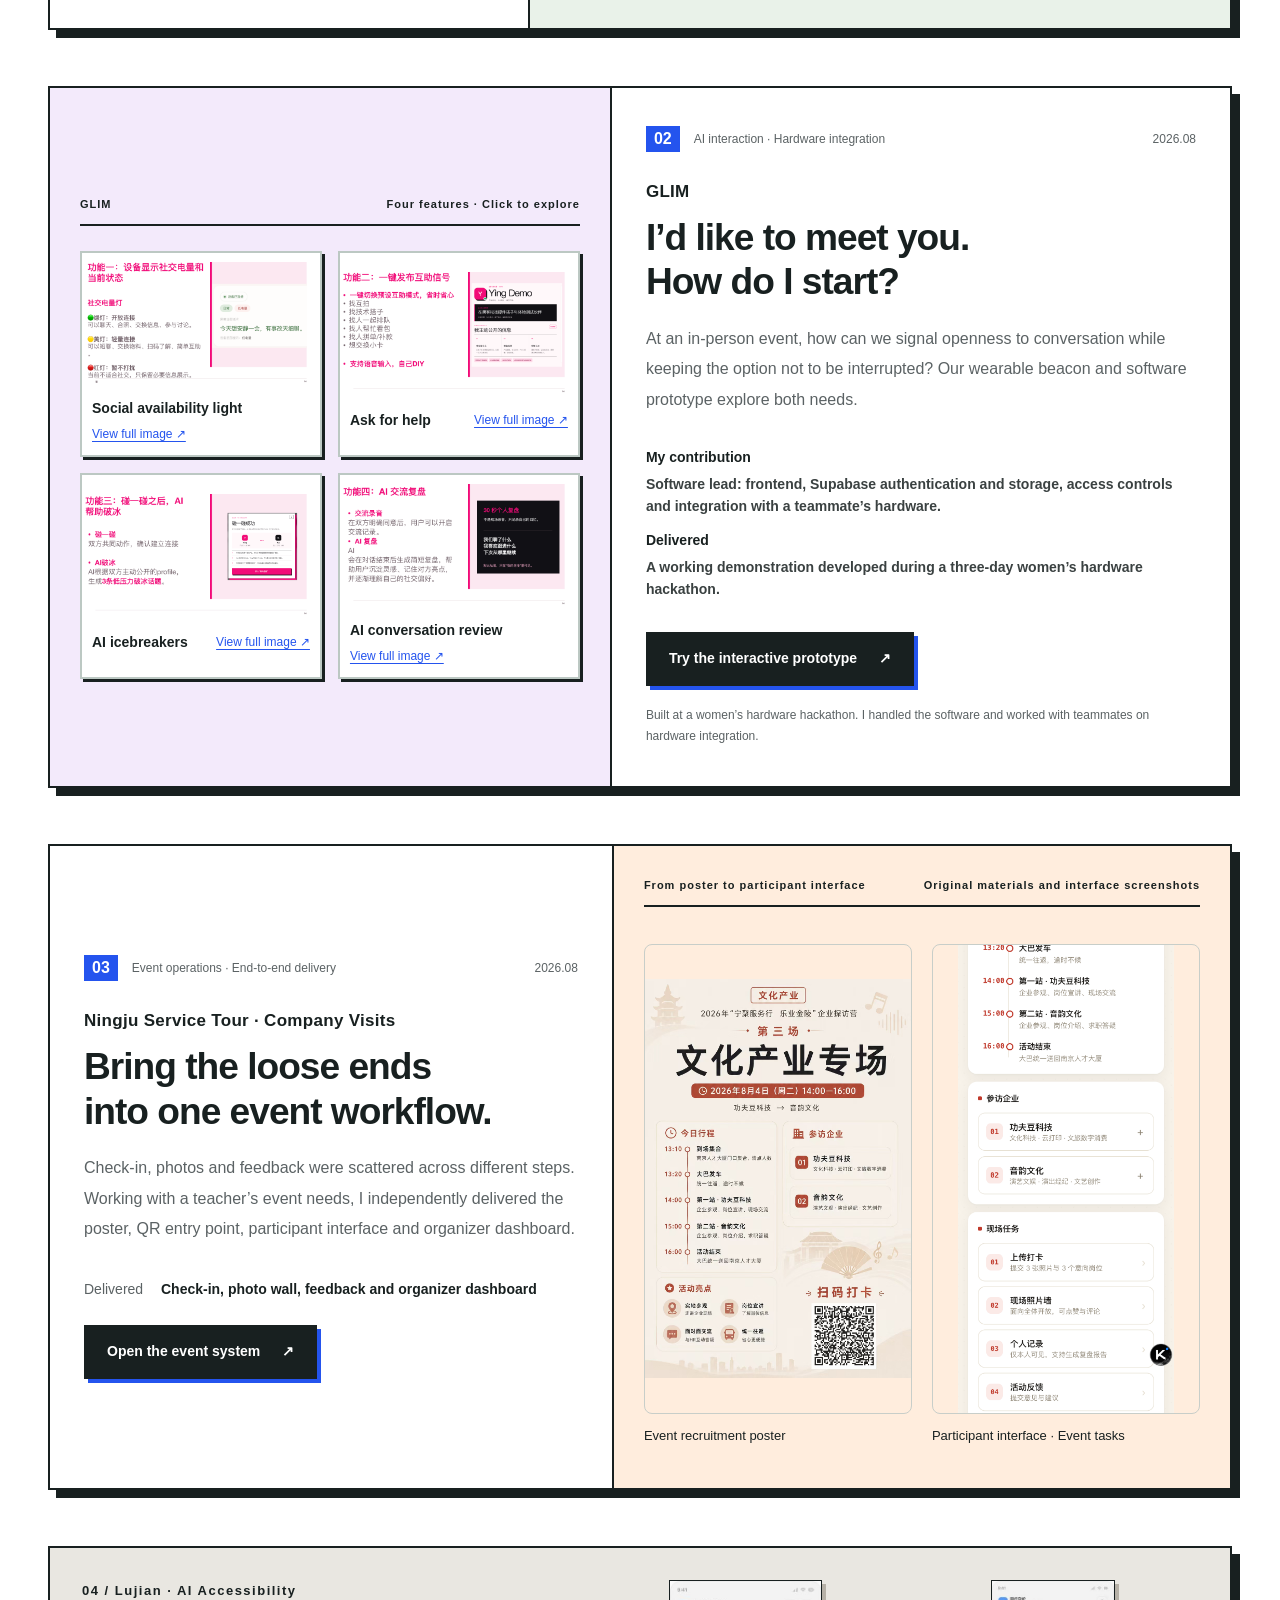
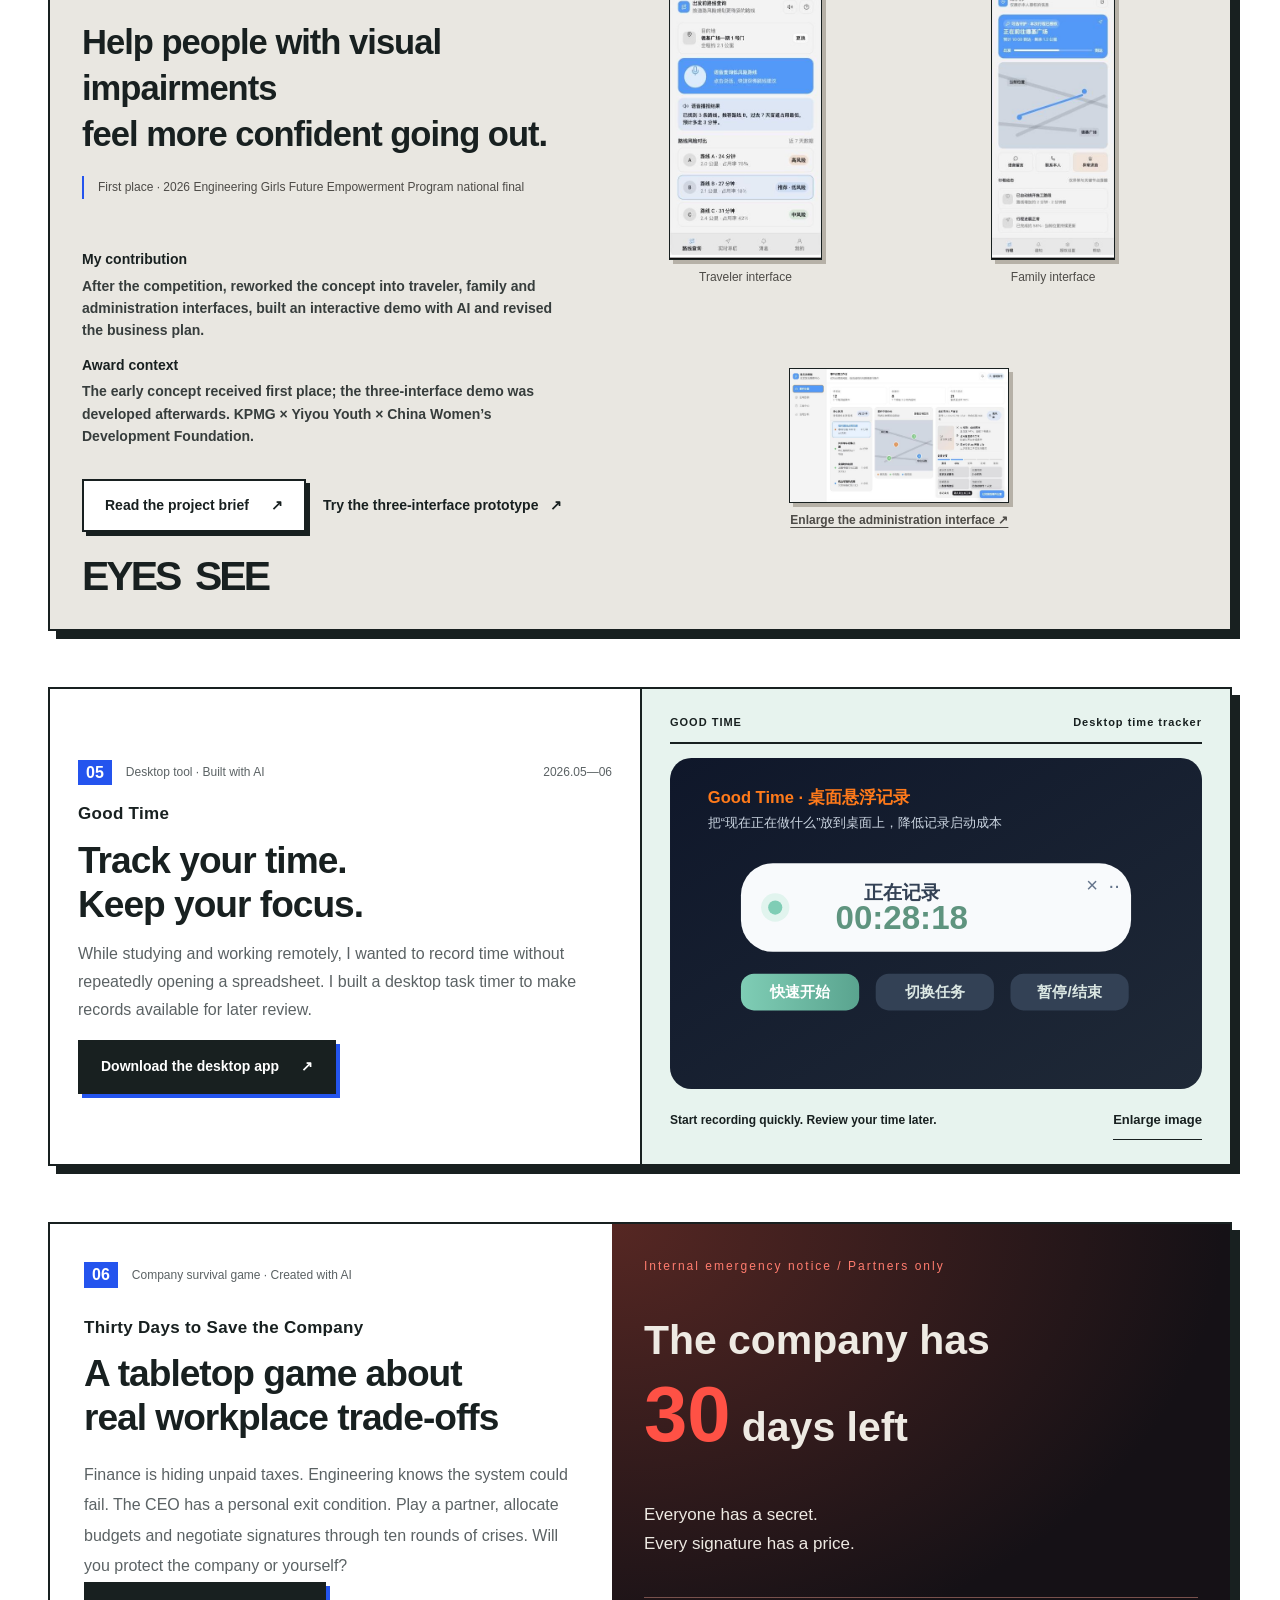
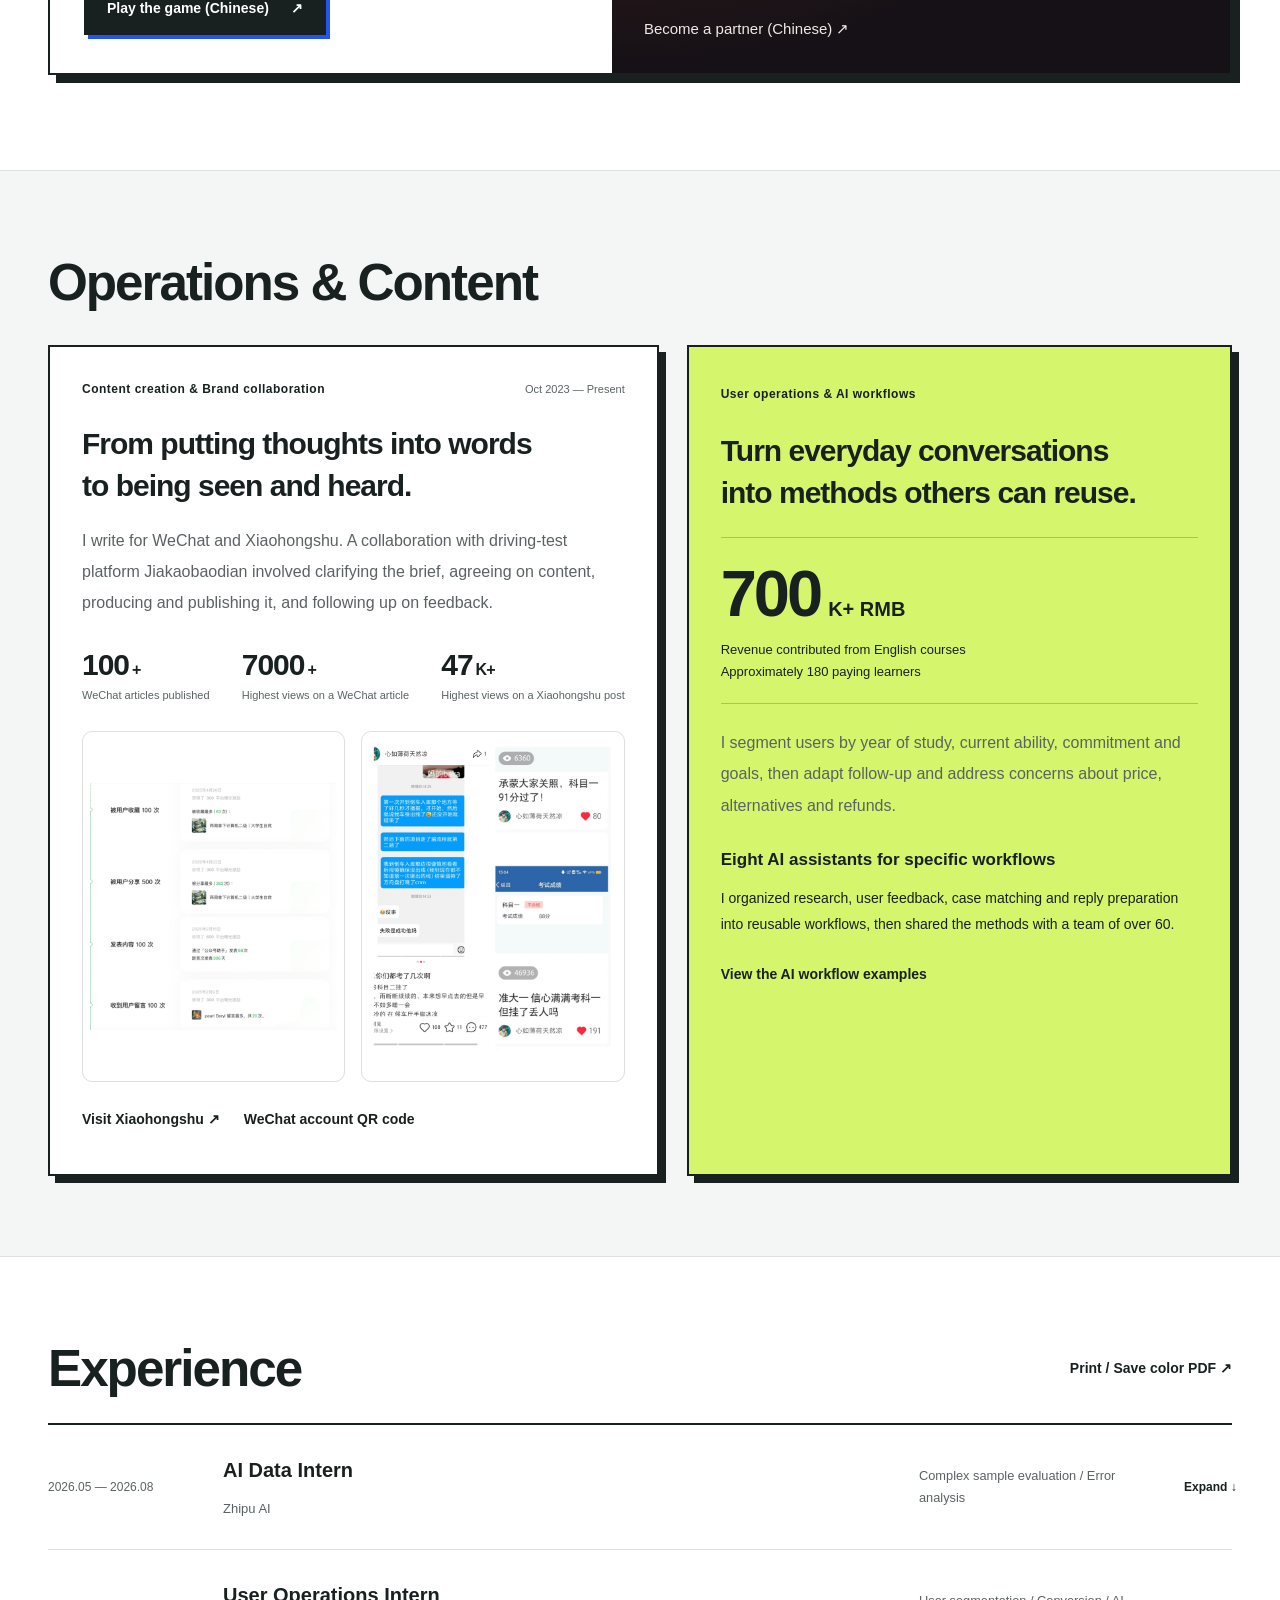
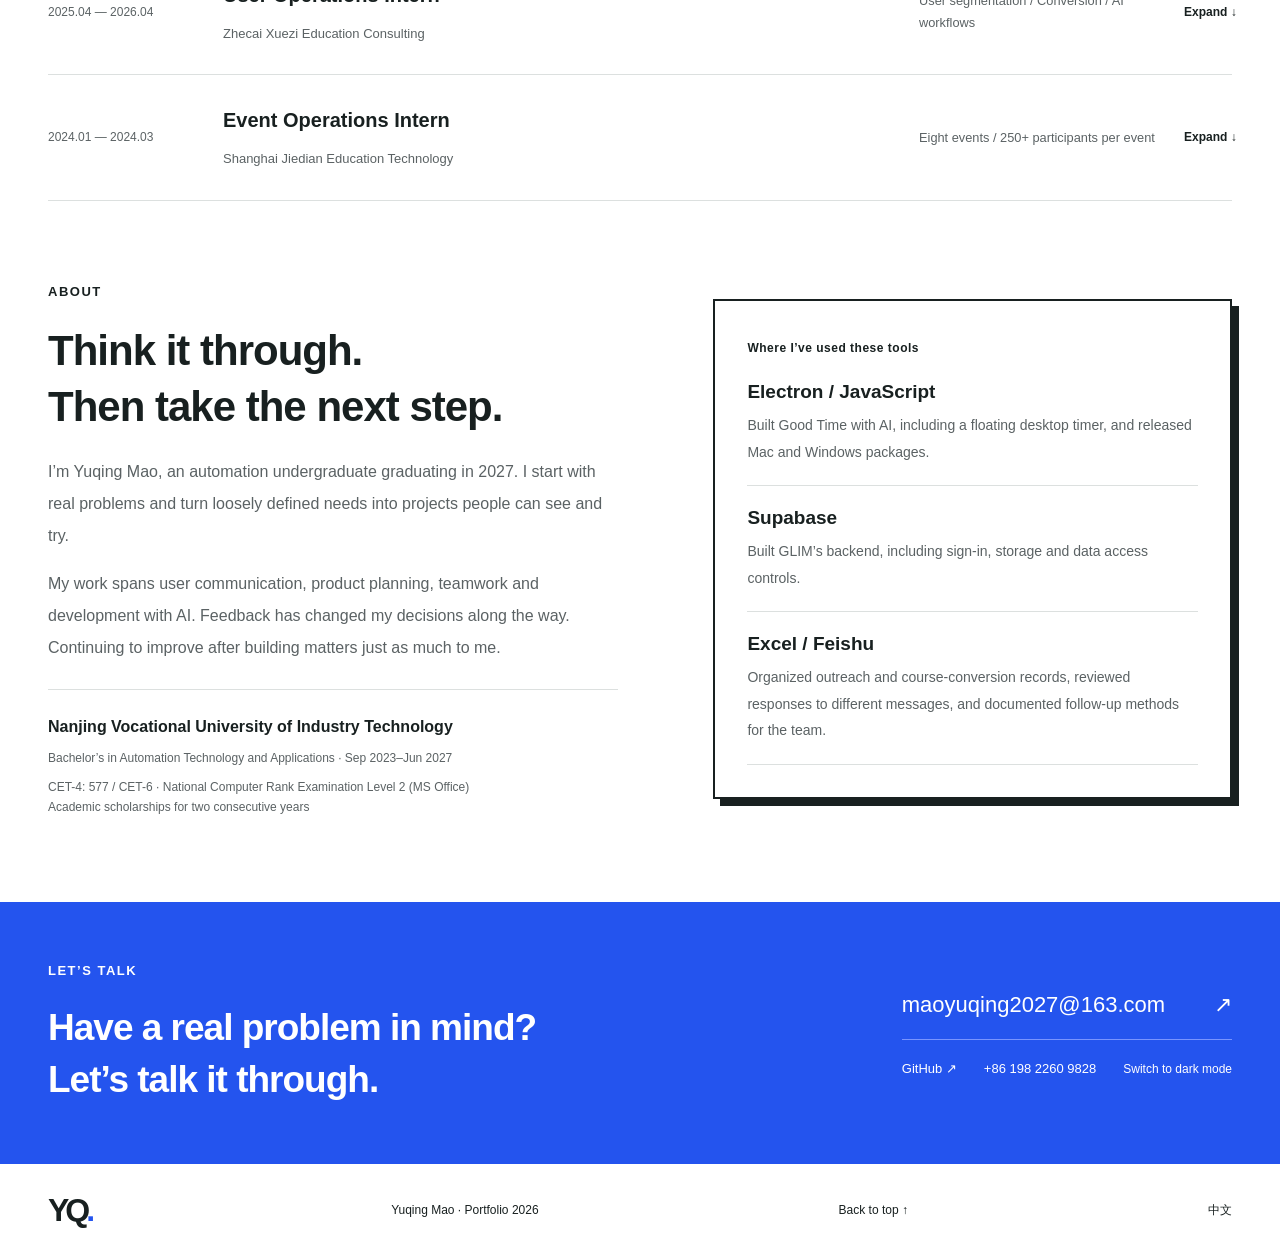
==== commit dce04234: "Switch portfolio languages instantly without navigation" ====
--- a/index.html
+++ b/index.html
@@ -1,79 +1,79 @@
 <!doctype html>
-<html lang="en">
+<html lang="en" data-default-language="en">
 <head>
   <meta charset="utf-8">
   <meta name="viewport" content="width=device-width, initial-scale=1">
-  <meta name="description" content="Yuqing Mao’s portfolio: real projects in product planning, AI development, user operations and collaborative problem solving.">
+  <meta name="description" content="Yuqing Mao’s portfolio: real projects in product planning, AI development, user operations and collaborative problem solving." data-i18n="0">
   <meta name="theme-color" content="#2454ee">
-  <title>Yuqing Mao · Portfolio</title>
+  <title data-i18n="1">Yuqing Mao · Portfolio</title>
   <link rel="stylesheet" href="style.1039e407af.css">
   <link rel="stylesheet" href="image-fixes.d05cc0fbe7.css">
-  <script src="app.6c5e08f1da.js" defer></script>
-  <link rel="stylesheet" href="refinements.css?v=20261011">
-<meta name="color-scheme" content="light dark"><meta property="og:title" content="Yuqing Mao · Portfolio"><meta property="og:description" content="Projects in AI, product development and user operations, with original evidence and working prototypes."><meta property="og:type" content="website"><meta property="og:url" content="https://mon24123.github.io/portfolio-complete-en/"><meta property="og:image" content="https://mon24123.github.io/portfolio-complete-en/carbon-packaging-design.png"><link rel="canonical" href="https://mon24123.github.io/portfolio-complete-en/"></head>
+  <script src="language-switch.js?v=20261012" defer></script><script src="app.6c5e08f1da.js?v=20261012" defer></script>
+  <link rel="stylesheet" href="refinements.css?v=20261012">
+<meta name="color-scheme" content="light dark"><meta property="og:title" content="Yuqing Mao · Portfolio" data-i18n="2"><meta property="og:description" content="Projects in AI, product development and user operations, with original evidence and working prototypes." data-i18n="3"><meta property="og:type" content="website"><meta property="og:url" content="https://mon24123.github.io/portfolio-complete-en/"><meta property="og:image" content="https://mon24123.github.io/portfolio-complete-en/carbon-packaging-design.png"><link rel="canonical" href="https://mon24123.github.io/portfolio-complete-en/"></head>
 <body>
-  <a class="skip-link" href="#main">Skip to main content</a>
+  <a class="skip-link" href="#main" data-i18n="4">Skip to main content</a>
   <header class="header shell">
-    <a class="wordmark" href="#top" aria-label="Yuqing Mao, back to top">YQ<span class="wordmark-dot">.</span><span class="wordmark-name">Yuqing Mao<br><small>PORTFOLIO / 2026</small></span></a>
-    <nav aria-label="Main navigation"><a href="#work">Projects</a><a href="#practice">Operations &amp; Content</a><a href="#about">About</a><a href="https://mon24123.github.io/portfolio-complete/">中文</a></nav>
-    <a class="nav-contact" href="mailto:maoyuqing2027@163.com">Let’s talk <span aria-hidden="true">↗</span></a>
+    <a class="wordmark" href="#top" aria-label="Yuqing Mao, back to top" data-i18n="5">YQ<span class="wordmark-dot">.</span><span class="wordmark-name" data-i18n="6">Yuqing Mao<br><small>PORTFOLIO / 2026</small></span></a>
+    <nav aria-label="Main navigation" data-i18n="7"><a href="#work" data-i18n="8">Projects</a><a href="#practice" data-i18n="9">Operations &amp; Content</a><a href="#about" data-i18n="10">About</a></nav>
+    <button type="button" class="language-switch text-button" data-language-switch="" aria-label="切换到中文" title="切换到中文">中文</button><a class="nav-contact" href="mailto:maoyuqing2027@163.com" data-i18n="11">Let’s talk <span aria-hidden="true">↗</span></a>
   </header>
   <main id="main">
     <section class="hero shell" id="top" aria-labelledby="hero-title">
       <div class="hero-copy">
-        <p class="eyebrow"><span class="tiny-cross" aria-hidden="true">✳</span> Hi, I’m Yuqing Mao</p>
-        <h1 id="hero-title">Every problem<br> has a way forward<span class="blue-period">.</span></h1>
-        <p class="hero-description">Every project here starts with a real problem.<br> I break it down, build a solution, and keep improving it through feedback.</p>
-        <div class="hero-actions"><a class="button button-dark" href="#work">Explore my projects <span aria-hidden="true">↓</span></a><a class="quiet-link" href="#about">More about me <span aria-hidden="true">↗</span></a></div>
-        <p class="hero-meta">Class of 2027 <span>/</span> Automation Technology and Applications <span>/</span> AI × Product × Operations</p>
+        <p class="eyebrow"><span class="tiny-cross" aria-hidden="true" data-i18n="12">✳</span> Hi, I’m Yuqing Mao</p>
+        <h1 id="hero-title" data-i18n="13">Every problem<br data-i18n="14"> has a way forward<span class="blue-period">.</span></h1>
+        <p class="hero-description" data-i18n="15">Every project here starts with a real problem.<br data-i18n="16"> I break it down, build a solution, and keep improving it through feedback.</p>
+        <div class="hero-actions"><a class="button button-dark" href="#work" data-i18n="17">Explore my projects <span aria-hidden="true">↓</span></a><a class="quiet-link" href="#about" data-i18n="18">More about me <span aria-hidden="true">↗</span></a></div>
+        <p class="hero-meta" data-i18n="19">Class of 2027 <span data-i18n="20">/</span> Automation Technology and Applications <span data-i18n="21">/</span> AI × Product × Operations</p>
       </div>
-      <div class="hero-board work-showcase" aria-label="Selected project previews">
-        <div class="board-top"><span>MADE BY YUQING</span><span>Turning ideas into working projects</span></div>
-        <p class="evidence-language-note">Original screenshots and linked demos are in Chinese.</p><div class="showcase-grid">
-          <a class="showcase-piece showcase-planter" href="#carbon"><img src="carbon-packaging-design.png" alt="Recycled-plastic planter and blind-box packaging concept (Chinese source)" width="1254" height="1254" fetchpriority="high"><span><strong>Carbon Cycle Garden</strong><small>Planter and packaging concepts</small></span></a>
-          <a class="showcase-piece showcase-glim" href="#glim"><div class="showcase-glim-image"><img src="glim-ai-icebreaker.png" alt="GLIM AI-generated conversation starter interface (Chinese source)" width="1600" height="900"></div><span><strong>GLIM</strong><small>AI social interaction prototype</small></span></a>
-          <a class="showcase-piece showcase-time" href="#goodtime"><img src="goodtime-widget.svg" alt="Good Time timer feature illustration, not an application screenshot (Chinese source)" width="900" height="560"><span><strong>Good Time</strong><small>Desktop time tracker</small></span></a>
+      <div class="hero-board work-showcase" aria-label="Selected project previews" data-i18n="22">
+        <div class="board-top"><span>MADE BY YUQING</span><span data-i18n="23">Turning ideas into working projects</span></div>
+        <p class="evidence-language-note" data-i18n="24">Original screenshots and linked demos are in Chinese.</p><div class="showcase-grid">
+          <a class="showcase-piece showcase-planter" href="#carbon"><img src="carbon-packaging-design.png" alt="Recycled-plastic planter and blind-box packaging concept (Chinese source)" width="1254" height="1254" fetchpriority="high" data-i18n="25"><span><strong data-i18n="26">Carbon Cycle Garden</strong><small data-i18n="27">Planter and packaging concepts</small></span></a>
+          <a class="showcase-piece showcase-glim" href="#glim"><div class="showcase-glim-image"><img src="glim-ai-icebreaker.png" alt="GLIM AI-generated conversation starter interface (Chinese source)" width="1600" height="900" data-i18n="28"></div><span><strong data-i18n="29">GLIM</strong><small data-i18n="30">AI social interaction prototype</small></span></a>
+          <a class="showcase-piece showcase-time" href="#goodtime"><img src="goodtime-widget.svg" alt="Good Time timer feature illustration, not an application screenshot (Chinese source)" width="900" height="560" data-i18n="31"><span><strong data-i18n="32">Good Time</strong><small data-i18n="33">Desktop time tracker</small></span></a>
         </div>
-        <a class="showcase-more" href="#work">Explore all projects <span aria-hidden="true">↓</span></a>
+        <a class="showcase-more" href="#work" data-i18n="34">Explore all projects <span aria-hidden="true">↓</span></a>
       </div>
     </section>
     <section class="work-section shell" id="work" aria-labelledby="work-title">
-      <div class="section-heading plain-section-heading"><h2 id="work-title">Projects</h2></div>
+      <div class="section-heading plain-section-heading"><h2 id="work-title" data-i18n="35">Projects</h2></div>
       <article class="project project-carbon" id="carbon">
-        <div class="project-copy"><div class="project-meta"><span class="project-index">01</span><span>Physical product concept · Companion app</span><time>2026.08</time></div><h3>Carbon Cycle Garden<span>Love your plants.<br> It’s okay to forget sometimes.</span></h3><p class="project-intro">A recycled-plastic self-watering planter concept for people who are new to plant care or forget to water while busy or away. The planter is the proposed core product: a way to bring recycled plastic back into everyday use and make corporate ESG efforts tangible to users.</p><dl class="project-facts contribution-facts"><div><dt>My contribution</dt><dd>Project initiation, product planning, companion app design and AI-assisted prototyping.</dd></div><div><dt>Team outcome</dt><dd>Green Action Award · Dow × InnoSpace. Around 50 people tried the digital prototype on site.</dd></div></dl><div class="project-actions"><a class="button button-dark" href="https://da1f3db7ec4b45ccbada79fa11b0fa3a.app.workbuddy.link/" target="_blank" rel="noopener noreferrer">Try the companion app <span aria-hidden="true">↗</span></a></div><p class="boundary">The app prototype was tried on site. Long-term water storage, water delivery and plant growth remain untested.</p></div>
-        <div class="project-visual carbon-visual"><div class="visual-caption"><span>Recycled-plastic self-watering planter</span><span>Product and companion services</span></div><div class="carbon-product-strip"><figure><button class="image-button" type="button" data-image="carbon-planter-design.png" data-caption="Planter exterior concept · Original material in Chinese"><img src="carbon-planter-design.png" alt="Planter exterior design concept (Chinese source)" loading="lazy"></button><figcaption>Planter concept</figcaption></figure><figure><button class="image-button" type="button" data-image="carbon-planter-structure.png" data-caption="Water storage and delivery concept · Original material in Chinese"><img src="carbon-planter-structure.png" alt="Water reservoir and capillary delivery structure concept (Chinese source)" loading="lazy"></button><figcaption>Water storage and delivery</figcaption></figure></div><p class="carbon-app-label">Companion app</p><button class="image-button carbon-app-preview" type="button" data-image="carbon-garden-ui.png" data-caption="Carbon Cycle Garden companion app · Original material in Chinese" aria-label="Enlarge Carbon Cycle Garden companion app"><img src="carbon-garden-ui.png" alt="Companion app with plant-care lookup and growth records (Chinese source)" width="1600" height="900" loading="lazy"></button></div>
+        <div class="project-copy"><div class="project-meta"><span class="project-index">01</span><span data-i18n="36">Physical product concept · Companion app</span><time>2026.08</time></div><h3 data-i18n="37">Carbon Cycle Garden<span data-i18n="38">Love your plants.<br data-i18n="39"> It’s okay to forget sometimes.</span></h3><p class="project-intro" data-i18n="40">A recycled-plastic self-watering planter concept for people who are new to plant care or forget to water while busy or away. The planter is the proposed core product: a way to bring recycled plastic back into everyday use and make corporate ESG efforts tangible to users.</p><dl class="project-facts contribution-facts"><div><dt data-i18n="41">My contribution</dt><dd data-i18n="42">Project initiation, product planning, companion app design and AI-assisted prototyping.</dd></div><div><dt data-i18n="43">Team outcome</dt><dd data-i18n="44">Green Action Award · Dow × InnoSpace. Around 50 people tried the digital prototype on site.</dd></div></dl><div class="project-actions"><a class="button button-dark" href="https://da1f3db7ec4b45ccbada79fa11b0fa3a.app.workbuddy.link/" target="_blank" rel="noopener noreferrer" data-i18n="45">Try the companion app <span aria-hidden="true">↗</span></a></div><p class="boundary" data-i18n="46">The app prototype was tried on site. Long-term water storage, water delivery and plant growth remain untested.</p></div>
+        <div class="project-visual carbon-visual"><div class="visual-caption"><span data-i18n="47">Recycled-plastic self-watering planter</span><span data-i18n="48">Product and companion services</span></div><div class="carbon-product-strip"><figure><button class="image-button" type="button" data-image="carbon-planter-design.png" data-caption="Planter exterior concept · Original material in Chinese" data-i18n="49"><img src="carbon-planter-design.png" alt="Planter exterior design concept (Chinese source)" loading="lazy" data-i18n="50"></button><figcaption data-i18n="51">Planter concept</figcaption></figure><figure><button class="image-button" type="button" data-image="carbon-planter-structure.png" data-caption="Water storage and delivery concept · Original material in Chinese" data-i18n="52"><img src="carbon-planter-structure.png" alt="Water reservoir and capillary delivery structure concept (Chinese source)" loading="lazy" data-i18n="53"></button><figcaption data-i18n="54">Water storage and delivery</figcaption></figure></div><p class="carbon-app-label" data-i18n="55">Companion app</p><button class="image-button carbon-app-preview" type="button" data-image="carbon-garden-ui.png" data-caption="Carbon Cycle Garden companion app · Original material in Chinese" aria-label="Enlarge Carbon Cycle Garden companion app" data-i18n="56"><img src="carbon-garden-ui.png" alt="Companion app with plant-care lookup and growth records (Chinese source)" width="1600" height="900" loading="lazy" data-i18n="57"></button></div>
       </article>
       
       <article class="project project-glim" id="glim">
-        <div class="project-visual glim-visual glim-compact" id="glim-detail"><div class="visual-caption"><span>GLIM</span><span>Four features · Click to explore</span></div><div class="glim-thumb-grid"><button class="glim-feature" type="button" data-image="glim-social-signal.png" data-caption="Social availability light · Original material in Chinese" aria-label="Enlarge Social availability light"><img src="glim-social-signal.png" alt="GLIM social availability light: open, limited or unavailable for conversation (Chinese source)" width="1600" height="900" loading="lazy"><span><strong>Social availability light</strong><small>View full image ↗</small></span></button><button class="glim-feature" type="button" data-image="glim-help-signal.png" data-caption="Help signal · Original material in Chinese" aria-label="Enlarge Help signal"><img src="glim-help-signal.png" alt="GLIM help signal interface (Chinese source)" width="1600" height="900" loading="lazy"><span><strong>Ask for help</strong><small>View full image ↗</small></span></button><button class="glim-feature" type="button" data-image="glim-ai-icebreaker.png" data-caption="AI icebreakers · Original material in Chinese" aria-label="Enlarge AI icebreakers"><img src="glim-ai-icebreaker.png" alt="GLIM AI-generated conversation starter interface (Chinese source)" width="1600" height="900" loading="lazy"><span><strong>AI icebreakers</strong><small>View full image ↗</small></span></button><button class="glim-feature" type="button" data-image="glim-ai-review.png" data-caption="AI conversation review · Original material in Chinese" aria-label="Enlarge AI conversation review"><img src="glim-ai-review.png" alt="GLIM conversation review interface (Chinese source)" width="1600" height="900" loading="lazy"><span><strong>AI conversation review</strong><small>View full image ↗</small></span></button></div></div>
-        <div class="project-copy"><div class="project-meta"><span class="project-index">02</span><span>AI interaction · Hardware integration</span><time>2026.08</time></div><h3>GLIM<span>I’d like to meet you.<br> How do I start?</span></h3><p class="project-intro">At an in-person event, how can we signal openness to conversation while keeping the option not to be interrupted? Our wearable beacon and software prototype explore both needs.</p><dl class="project-facts contribution-facts"><div><dt>My contribution</dt><dd>Software lead: frontend, Supabase authentication and storage, access controls and integration with a teammate’s hardware.</dd></div><div><dt>Delivered</dt><dd>A working demonstration developed during a three-day women’s hardware hackathon.</dd></div></dl><div class="project-actions"><a class="button button-dark" href="https://dec3359414dc4fc28be14b5119c0e4ce.app.workbuddy.link/" target="_blank" rel="noopener noreferrer">Try the interactive prototype <span aria-hidden="true">↗</span></a></div><p class="boundary">Built at a women’s hardware hackathon. I handled the software and worked with teammates on hardware integration.</p></div>
+        <div class="project-visual glim-visual glim-compact" id="glim-detail"><div class="visual-caption"><span data-i18n="58">GLIM</span><span data-i18n="59">Four features · Click to explore</span></div><div class="glim-thumb-grid"><button class="glim-feature" type="button" data-image="glim-social-signal.png" data-caption="Social availability light · Original material in Chinese" aria-label="Enlarge Social availability light" data-i18n="60"><img src="glim-social-signal.png" alt="GLIM social availability light: open, limited or unavailable for conversation (Chinese source)" width="1600" height="900" loading="lazy" data-i18n="61"><span><strong data-i18n="62">Social availability light</strong><small data-i18n="63">View full image ↗</small></span></button><button class="glim-feature" type="button" data-image="glim-help-signal.png" data-caption="Help signal · Original material in Chinese" aria-label="Enlarge Help signal" data-i18n="64"><img src="glim-help-signal.png" alt="GLIM help signal interface (Chinese source)" width="1600" height="900" loading="lazy" data-i18n="65"><span><strong data-i18n="66">Ask for help</strong><small data-i18n="67">View full image ↗</small></span></button><button class="glim-feature" type="button" data-image="glim-ai-icebreaker.png" data-caption="AI icebreakers · Original material in Chinese" aria-label="Enlarge AI icebreakers" data-i18n="68"><img src="glim-ai-icebreaker.png" alt="GLIM AI-generated conversation starter interface (Chinese source)" width="1600" height="900" loading="lazy" data-i18n="69"><span><strong data-i18n="70">AI icebreakers</strong><small data-i18n="71">View full image ↗</small></span></button><button class="glim-feature" type="button" data-image="glim-ai-review.png" data-caption="AI conversation review · Original material in Chinese" aria-label="Enlarge AI conversation review" data-i18n="72"><img src="glim-ai-review.png" alt="GLIM conversation review interface (Chinese source)" width="1600" height="900" loading="lazy" data-i18n="73"><span><strong data-i18n="74">AI conversation review</strong><small data-i18n="75">View full image ↗</small></span></button></div></div>
+        <div class="project-copy"><div class="project-meta"><span class="project-index">02</span><span data-i18n="76">AI interaction · Hardware integration</span><time>2026.08</time></div><h3 data-i18n="77">GLIM<span data-i18n="78">I’d like to meet you.<br data-i18n="79"> How do I start?</span></h3><p class="project-intro" data-i18n="80">At an in-person event, how can we signal openness to conversation while keeping the option not to be interrupted? Our wearable beacon and software prototype explore both needs.</p><dl class="project-facts contribution-facts"><div><dt data-i18n="81">My contribution</dt><dd data-i18n="82">Software lead: frontend, Supabase authentication and storage, access controls and integration with a teammate’s hardware.</dd></div><div><dt data-i18n="83">Delivered</dt><dd data-i18n="84">A working demonstration developed during a three-day women’s hardware hackathon.</dd></div></dl><div class="project-actions"><a class="button button-dark" href="https://dec3359414dc4fc28be14b5119c0e4ce.app.workbuddy.link/" target="_blank" rel="noopener noreferrer" data-i18n="85">Try the interactive prototype <span aria-hidden="true">↗</span></a></div><p class="boundary" data-i18n="86">Built at a women’s hardware hackathon. I handled the software and worked with teammates on hardware integration.</p></div>
       </article>
-      <article class="project project-visit" id="visit"><div class="project-copy"><div class="project-meta"><span class="project-index">03</span><span>Event operations · End-to-end delivery</span><time>2026.08</time></div><h3>Ningju Service Tour · Company Visits<span>Bring the loose ends<br> into one event workflow.</span></h3><p class="project-intro">Check-in, photos and feedback were scattered across different steps. Working with a teacher’s event needs, I independently delivered the poster, QR entry point, participant interface and organizer dashboard.</p><dl class="project-facts"><div><dt>Delivered</dt><dd>Check-in, photo wall, feedback and organizer dashboard</dd></div></dl><div class="project-actions"><a class="button button-dark" href="https://nj-culture-visit-26-d9bt8e3db222-1455784944.tcloudbaseapp.com" target="_blank" rel="noopener noreferrer">Open the event system <span aria-hidden="true">↗</span></a></div></div><div class="project-visual visit-visual"><div class="visual-caption"><span>From poster to participant interface</span><span>Original materials and interface screenshots</span></div><div class="visit-stage visit-evidence"><figure><img src="culture-visit-poster.jpg" alt="Original company-visit event recruitment poster (Chinese source)" width="1024" height="1536" loading="lazy"><figcaption>Event recruitment poster</figcaption></figure><figure><img src="culture-visit-ui.png" alt="Event participant interface with itinerary, photos and feedback (Chinese source)" width="780" height="1688" loading="lazy"><figcaption>Participant interface · Event tasks</figcaption></figure></div></div></article>
+      <article class="project project-visit" id="visit"><div class="project-copy"><div class="project-meta"><span class="project-index">03</span><span data-i18n="87">Event operations · End-to-end delivery</span><time>2026.08</time></div><h3 data-i18n="88">Ningju Service Tour · Company Visits<span data-i18n="89">Bring the loose ends<br data-i18n="90"> into one event workflow.</span></h3><p class="project-intro" data-i18n="91">Check-in, photos and feedback were scattered across different steps. Working with a teacher’s event needs, I independently delivered the poster, QR entry point, participant interface and organizer dashboard.</p><dl class="project-facts"><div><dt data-i18n="92">Delivered</dt><dd data-i18n="93">Check-in, photo wall, feedback and organizer dashboard</dd></div></dl><div class="project-actions"><a class="button button-dark" href="https://nj-culture-visit-26-d9bt8e3db222-1455784944.tcloudbaseapp.com" target="_blank" rel="noopener noreferrer" data-i18n="94">Open the event system <span aria-hidden="true">↗</span></a></div></div><div class="project-visual visit-visual"><div class="visual-caption"><span data-i18n="95">From poster to participant interface</span><span data-i18n="96">Original materials and interface screenshots</span></div><div class="visit-stage visit-evidence"><figure><img src="culture-visit-poster.jpg" alt="Original company-visit event recruitment poster (Chinese source)" width="1024" height="1536" loading="lazy" data-i18n="97"><figcaption data-i18n="98">Event recruitment poster</figcaption></figure><figure><img src="culture-visit-ui.png" alt="Event participant interface with itinerary, photos and feedback (Chinese source)" width="780" height="1688" loading="lazy" data-i18n="99"><figcaption data-i18n="100">Participant interface · Event tasks</figcaption></figure></div></div></article>
       
-      <article class="lujian-project" id="lujian"><div class="lujian-copy"><p class="eyebrow">04 / Lujian · AI Accessibility</p><h3>Help people with visual impairments<br> feel more confident going out.</h3><p class="lujian-award">First place · 2026 Engineering Girls Future Empowerment Program national final</p><dl class="project-facts contribution-facts"><div><dt>My contribution</dt><dd>After the competition, reworked the concept into traveler, family and administration interfaces, built an interactive demo with AI and revised the business plan.</dd></div><div><dt>Award context</dt><dd>The early concept received first place; the three-interface demo was developed afterwards. KPMG × Yiyou Youth × China Women’s Development Foundation.</dd></div></dl><div class="project-actions"><a class="button button-light" href="bp.html">Read the project brief <span aria-hidden="true">↗</span></a><a class="quiet-link" href="https://bc70e4277289472ba066411826c8a06d.gz2.agentos-app.net" target="_blank" rel="noopener noreferrer">Try the three-interface prototype <span aria-hidden="true">↗</span></a></div><p class="eyesee-mark" aria-label="EYES SEE">EYES SEE</p></div><div class="lujian-screens"><figure><button class="image-button" type="button" data-image="bp-trip.jpg" data-caption="EYES SEE traveler prototype · Original material in Chinese"><img src="bp-trip.jpg" alt="EYES SEE traveler prototype with route risk information (Chinese source)" width="359" height="658" loading="lazy"></button><figcaption>Traveler interface</figcaption></figure><figure><button class="image-button" type="button" data-image="bp-family.jpg" data-caption="EYES SEE family prototype · Original material in Chinese"><img src="bp-family.jpg" alt="EYES SEE family support prototype (Chinese source)" width="290" height="658" loading="lazy"></button><figcaption>Family interface</figcaption></figure><figure class="governance-screen"><button class="image-button" type="button" data-image="bp-governance.jpg" data-caption="EYES SEE administration prototype · Original material in Chinese"><img src="bp-governance.jpg" alt="EYES SEE administration prototype for road risks and facilities (Chinese source)" width="1081" height="658" loading="lazy"></button><figcaption>Enlarge the administration interface ↗</figcaption></figure></div></article>
+      <article class="lujian-project" id="lujian"><div class="lujian-copy"><p class="eyebrow" data-i18n="101">04 / Lujian · AI Accessibility</p><h3 data-i18n="102">Help people with visual impairments<br data-i18n="103"> feel more confident going out.</h3><p class="lujian-award" data-i18n="104">First place · 2026 Engineering Girls Future Empowerment Program national final</p><dl class="project-facts contribution-facts"><div><dt data-i18n="105">My contribution</dt><dd data-i18n="106">After the competition, reworked the concept into traveler, family and administration interfaces, built an interactive demo with AI and revised the business plan.</dd></div><div><dt data-i18n="107">Award context</dt><dd data-i18n="108">The early concept received first place; the three-interface demo was developed afterwards. KPMG × Yiyou Youth × China Women’s Development Foundation.</dd></div></dl><div class="project-actions"><a class="button button-light" href="bp.html" data-i18n="109">Read the project brief <span aria-hidden="true">↗</span></a><a class="quiet-link" href="https://bc70e4277289472ba066411826c8a06d.gz2.agentos-app.net" target="_blank" rel="noopener noreferrer" data-i18n="110">Try the three-interface prototype <span aria-hidden="true">↗</span></a></div><p class="eyesee-mark" aria-label="EYES SEE">EYES SEE</p></div><div class="lujian-screens"><figure><button class="image-button" type="button" data-image="bp-trip.jpg" data-caption="EYES SEE traveler prototype · Original material in Chinese" data-i18n="111"><img src="bp-trip.jpg" alt="EYES SEE traveler prototype with route risk information (Chinese source)" width="359" height="658" loading="lazy" data-i18n="112"></button><figcaption data-i18n="113">Traveler interface</figcaption></figure><figure><button class="image-button" type="button" data-image="bp-family.jpg" data-caption="EYES SEE family prototype · Original material in Chinese" data-i18n="114"><img src="bp-family.jpg" alt="EYES SEE family support prototype (Chinese source)" width="290" height="658" loading="lazy" data-i18n="115"></button><figcaption data-i18n="116">Family interface</figcaption></figure><figure class="governance-screen"><button class="image-button" type="button" data-image="bp-governance.jpg" data-caption="EYES SEE administration prototype · Original material in Chinese" data-i18n="117"><img src="bp-governance.jpg" alt="EYES SEE administration prototype for road risks and facilities (Chinese source)" width="1081" height="658" loading="lazy" data-i18n="118"></button><figcaption data-i18n="119">Enlarge the administration interface ↗</figcaption></figure></div></article>
       
       <article class="project project-goodtime" id="goodtime">
         <div class="project-copy">
-          <div class="project-meta"><span class="project-index">05</span><span>Desktop tool · Built with AI</span><time>2026.05—06</time></div>
-          <h3>Good Time<span>Track your time.<br> Keep your focus.</span></h3>
-          <p class="project-intro">While studying and working remotely, I wanted to record time without repeatedly opening a spreadsheet. I built a desktop task timer to make records available for later review.</p>
+          <div class="project-meta"><span class="project-index">05</span><span data-i18n="120">Desktop tool · Built with AI</span><time>2026.05—06</time></div>
+          <h3 data-i18n="121">Good Time<span data-i18n="122">Track your time.<br data-i18n="123"> Keep your focus.</span></h3>
+          <p class="project-intro" data-i18n="124">While studying and working remotely, I wanted to record time without repeatedly opening a spreadsheet. I built a desktop task timer to make records available for later review.</p>
 
-          <div class="project-actions"><a class="button button-dark" href="https://github.com/Mon24123/good-time/releases/tag/v0.2.2" target="_blank" rel="noopener noreferrer">Download the desktop app <span aria-hidden="true">↗</span></a></div>
+          <div class="project-actions"><a class="button button-dark" href="https://github.com/Mon24123/good-time/releases/tag/v0.2.2" target="_blank" rel="noopener noreferrer" data-i18n="125">Download the desktop app <span aria-hidden="true">↗</span></a></div>
         </div>
         <div class="project-visual goodtime-visual">
-          <div class="visual-caption"><span>GOOD TIME</span><span>Desktop time tracker</span></div>
-          <button class="image-button goodtime-preview" type="button" data-image="goodtime-widget.svg" data-caption="Good Time desktop timer illustration, not an app screenshot · Original material in Chinese" aria-label="Enlarge Good Time desktop timer illustration, not an app screenshot"><img src="goodtime-widget.svg" alt="Good Time timer feature illustration, not an application screenshot (Chinese source)" width="900" height="560" loading="lazy"></button>
-          <div class="visual-foot"><span>Start recording quickly. Review your time later.</span><button class="image-text-action" type="button" data-image="goodtime-widget.svg" data-caption="Good Time desktop timer illustration, not an app screenshot · Original material in Chinese">Enlarge image</button></div>
+          <div class="visual-caption"><span data-i18n="126">GOOD TIME</span><span data-i18n="127">Desktop time tracker</span></div>
+          <button class="image-button goodtime-preview" type="button" data-image="goodtime-widget.svg" data-caption="Good Time desktop timer illustration, not an app screenshot · Original material in Chinese" aria-label="Enlarge Good Time desktop timer illustration, not an app screenshot" data-i18n="128"><img src="goodtime-widget.svg" alt="Good Time timer feature illustration, not an application screenshot (Chinese source)" width="900" height="560" loading="lazy" data-i18n="129"></button>
+          <div class="visual-foot"><span data-i18n="130">Start recording quickly. Review your time later.</span><button class="image-text-action" type="button" data-image="goodtime-widget.svg" data-caption="Good Time desktop timer illustration, not an app screenshot · Original material in Chinese" data-i18n="131">Enlarge image</button></div>
         </div>
       </article>
-<article class="project project-game" id="game-project"><div class="project-copy"><div class="project-meta"><span class="project-index">06</span><span>Company survival game · Created with AI</span></div><h3>Thirty Days to Save the Company<span>A tabletop game about<br> real workplace trade-offs</span></h3><p class="project-intro">Finance is hiding unpaid taxes. Engineering knows the system could fail. The CEO has a personal exit condition. Play a partner, allocate budgets and negotiate signatures through ten rounds of crises. Will you protect the company or yourself?</p><div class="project-actions"><a class="button button-dark" href="https://mon24123.github.io/portfolio-complete/game/">Play the game (Chinese) <span aria-hidden="true">↗</span></a></div></div><a class="game-poster" href="https://mon24123.github.io/portfolio-complete/game/" aria-label="Play Thirty Days to Save the Company in Chinese"><span>Internal emergency notice / Partners only</span><strong>The company has<br><b>30</b> days left</strong><p>Everyone has a secret.<br> Every signature has a price.</p><span class="game-poster-action">Become a partner (Chinese) ↗</span></a></article>
+<article class="project project-game" id="game-project"><div class="project-copy"><div class="project-meta"><span class="project-index">06</span><span data-i18n="132">Company survival game · Created with AI</span></div><h3 data-i18n="133">Thirty Days to Save the Company<span data-i18n="134">A tabletop game about<br data-i18n="135"> real workplace trade-offs</span></h3><p class="project-intro" data-i18n="136">Finance is hiding unpaid taxes. Engineering knows the system could fail. The CEO has a personal exit condition. Play a partner, allocate budgets and negotiate signatures through ten rounds of crises. Will you protect the company or yourself?</p><div class="project-actions"><a class="button button-dark" href="https://mon24123.github.io/portfolio-complete/game/" data-i18n="137">Play the game (Chinese) <span aria-hidden="true">↗</span></a></div></div><a class="game-poster" href="https://mon24123.github.io/portfolio-complete/game/" aria-label="Play Thirty Days to Save the Company in Chinese" data-i18n="138"><span data-i18n="139">Internal emergency notice / Partners only</span><strong data-i18n="140">The company has<br><b data-i18n="141">30</b> days left</strong><p data-i18n="142">Everyone has a secret.<br data-i18n="143"> Every signature has a price.</p><span class="game-poster-action" data-i18n="144">Become a partner (Chinese) ↗</span></a></article>
     </section>
-    <section class="practice-section" id="practice" aria-labelledby="practice-title"><div class="shell"><div class="section-heading plain-section-heading"><h2 id="practice-title">Operations &amp; Content</h2></div><div class="practice-grid"><article class="content-card"><div class="content-heading"><span class="small-label">Content creation &amp; Brand collaboration</span><span>Oct 2023 — Present</span></div><h3>From putting thoughts into words<br> to being seen and heard.</h3><p>I write for WeChat and Xiaohongshu. A collaboration with driving-test platform Jiakaobaodian involved clarifying the brief, agreeing on content, producing and publishing it, and following up on feedback.</p><div class="content-numbers"><div><strong>100<span>+</span></strong><p>WeChat articles published</p></div><div><strong>7000<span>+</span></strong><p>Highest views on a WeChat article</p></div><div><strong>47<span>K+</span></strong><p>Highest views on a Xiaohongshu post</p></div></div><div class="content-evidence"><button type="button" class="image-button" data-image="foot.png" data-caption="WeChat publishing and interaction records · Original material in Chinese"><img src="foot.png" alt="WeChat publishing and audience interaction evidence (Chinese source)" loading="lazy"></button><button type="button" class="image-button" data-image="xhs.png" data-caption="Xiaohongshu content and view records · Original material in Chinese"><img src="xhs.png" alt="Xiaohongshu post and view-count evidence (Chinese source)" loading="lazy"></button></div><div class="content-links"><a class="quiet-link" href="https://xhslink.com/m/DnZHFcwTKL" target="_blank" rel="noopener noreferrer">Visit Xiaohongshu ↗</a><button type="button" class="quiet-link text-button" data-image="wxcode.png" data-caption="WeChat account QR code · Original material in Chinese">WeChat account QR code</button></div></article><article class="operations-card"><span class="small-label">User operations &amp; AI workflows</span><h3>Turn everyday conversations<br> into methods others can reuse.</h3><div class="operations-stat"><strong>700<span>K+ RMB</span></strong><p>Revenue contributed from English courses<br> Approximately 180 paying learners</p></div><p>I segment users by year of study, current ability, commitment and goals, then adapt follow-up and address concerns about price, alternatives and refunds.</p><div class="workflow-note"><strong>Eight AI assistants for specific workflows</strong><p>I organized research, user feedback, case matching and reply preparation into reusable workflows, then shared the methods with a team of over 60.</p></div><button class="quiet-link text-button" type="button" data-image="agent.png" data-caption="AI assistants and reusable workflows · Original material in Chinese">View the AI workflow examples </button></article></div></div></section>
-    <section class="experience-section shell" id="experience" aria-labelledby="experience-title"><div class="section-heading plain-section-heading"><h2 id="experience-title">Experience</h2><button class="quiet-link text-button" id="print-page" type="button">Print / Save color PDF ↗</button></div><div class="experience-list"><details class="experience-item"><summary><span class="experience-date">2026.05 — 2026.08</span><span class="experience-title"><strong>AI Data Intern</strong><span>Zhipu AI</span></span><span class="experience-key">Complex sample evaluation / Error analysis</span><span class="detail-plus" aria-hidden="true"><span class="when-closed">Expand ↓</span><span class="when-open">Collapse ↑</span></span></summary><div class="experience-body"><p>Evaluated complex real-user question-and-answer samples, identified recurring issues and reported internal tool feedback, producing reviewable judgments under shared guidelines.</p><p>Checked logical consistency, plausibility and formatting; documented contradictions and recurring errors in structured feedback, developing a practical understanding of model limits.</p></div></details><details class="experience-item"><summary><span class="experience-date">2025.04 — 2026.04</span><span class="experience-title"><strong>User Operations Intern</strong><span>Zhecai Xuezi Education Consulting</span></span><span class="experience-key">User segmentation / Conversion / AI workflows</span><span class="detail-plus" aria-hidden="true"><span class="when-closed">Expand ↓</span><span class="when-open">Collapse ↑</span></span></summary><div class="experience-body"><p>Screened potential learners, handled consultations and follow-up, and supported purchases of English courses priced around RMB 4,000. Converted approximately 180 paying learners and contributed over RMB 700,000 in revenue.</p><p>Segmented users by year of study, ability, commitment and goals. Adapted follow-up and increased conversions in a single sales round from two to nine. Addressed price, competitor and refund concerns, re-engaged past leads and achieved the top result in one sales round.</p><p>Created eight AI assistants for specific workflows. Methods were shared with a team of over 60 and incorporated into onboarding.</p></div></details><details class="experience-item"><summary><span class="experience-date">2024.01 — 2024.03</span><span class="experience-title"><strong>Event Operations Intern</strong><span>Shanghai Jiedian Education Technology</span></span><span class="experience-key">Eight events / 250+ participants per event</span><span class="detail-plus" aria-hidden="true"><span class="when-closed">Expand ↓</span><span class="when-open">Collapse ↑</span></span></summary><div class="experience-body"><p>Helped organize eight online events for university students, each with over 250 participants, supporting recruitment, onboarding, live interaction and follow-up.</p><p>Invited participants through private channels, managed group entry and reminders, and served as an event coach for interaction, speaking and participant support. Followed up on participation and feedback.</p></div></details></div></section>
-    <section class="about-section shell" id="about" aria-labelledby="about-title"><div class="about-intro"><p class="eyebrow">ABOUT</p><h2 id="about-title">Think it through.<br> Then take the next step.</h2><p>I’m Yuqing Mao, an automation undergraduate graduating in 2027. I start with real problems and turn loosely defined needs into projects people can see and try.</p><p>My work spans user communication, product planning, teamwork and development with AI. Feedback has changed my decisions along the way. Continuing to improve after building matters just as much to me.</p><div class="education"><strong>Nanjing Vocational University of Industry Technology</strong><p>Bachelor’s in Automation Technology and Applications · Sep 2023–Jun 2027</p><p>CET-4: 577 / CET-6 · National Computer Rank Examination Level 2 (MS Office)<br> Academic scholarships for two consecutive years</p></div></div><div class="skills-panel"><span class="small-label">Where I’ve used these tools</span><div><h3>Electron / JavaScript</h3><p>Built Good Time with AI, including a floating desktop timer, and released Mac and Windows packages.</p></div><div><h3>Supabase</h3><p>Built GLIM’s backend, including sign-in, storage and data access controls.</p></div><div><h3>Excel / Feishu</h3><p>Organized outreach and course-conversion records, reviewed responses to different messages, and documented follow-up methods for the team.</p></div></div></section>
-    <section class="contact-section" id="contact"><div class="shell contact-inner"><div><p class="eyebrow">LET’S TALK</p><h2>Have a real problem in mind?<br> Let’s talk it through.</h2></div><div class="contact-links"><a class="email-link" href="mailto:maoyuqing2027@163.com">maoyuqing2027@163.com <span aria-hidden="true">↗</span></a><div><a href="https://github.com/Mon24123" target="_blank" rel="noopener noreferrer">GitHub ↗</a><a href="tel:+8619822609828">+86 198 2260 9828</a><button type="button" class="text-button" id="theme-toggle" aria-pressed="false">Switch to dark mode</button></div></div></div></section>
+    <section class="practice-section" id="practice" aria-labelledby="practice-title"><div class="shell"><div class="section-heading plain-section-heading"><h2 id="practice-title" data-i18n="145">Operations &amp; Content</h2></div><div class="practice-grid"><article class="content-card"><div class="content-heading"><span class="small-label" data-i18n="146">Content creation &amp; Brand collaboration</span><span data-i18n="147">Oct 2023 — Present</span></div><h3 data-i18n="148">From putting thoughts into words<br data-i18n="149"> to being seen and heard.</h3><p data-i18n="150">I write for WeChat and Xiaohongshu. A collaboration with driving-test platform Jiakaobaodian involved clarifying the brief, agreeing on content, producing and publishing it, and following up on feedback.</p><div class="content-numbers"><div><strong>100<span>+</span></strong><p data-i18n="151">WeChat articles published</p></div><div><strong>7000<span>+</span></strong><p data-i18n="152">Highest views on a WeChat article</p></div><div><strong data-i18n="217">47<span data-i18n="153">K+</span></strong><p data-i18n="154">Highest views on a Xiaohongshu post</p></div></div><div class="content-evidence"><button type="button" class="image-button" data-image="foot.png" data-caption="WeChat publishing and interaction records · Original material in Chinese" data-i18n="155"><img src="foot.png" alt="WeChat publishing and audience interaction evidence (Chinese source)" loading="lazy" data-i18n="156"></button><button type="button" class="image-button" data-image="xhs.png" data-caption="Xiaohongshu content and view records · Original material in Chinese" data-i18n="157"><img src="xhs.png" alt="Xiaohongshu post and view-count evidence (Chinese source)" loading="lazy" data-i18n="158"></button></div><div class="content-links"><a class="quiet-link" href="https://xhslink.com/m/DnZHFcwTKL" target="_blank" rel="noopener noreferrer" data-i18n="159">Visit Xiaohongshu ↗</a><button type="button" class="quiet-link text-button" data-image="wxcode.png" data-caption="WeChat account QR code · Original material in Chinese" data-i18n="160">WeChat account QR code</button></div></article><article class="operations-card"><span class="small-label" data-i18n="161">User operations &amp; AI workflows</span><h3 data-i18n="162">Turn everyday conversations<br data-i18n="163"> into methods others can reuse.</h3><div class="operations-stat"><strong data-i18n="218">700<span data-i18n="164">K+ RMB</span></strong><p data-i18n="165">Revenue contributed from English courses<br data-i18n="166"> Approximately 180 paying learners</p></div><p data-i18n="167">I segment users by year of study, current ability, commitment and goals, then adapt follow-up and address concerns about price, alternatives and refunds.</p><div class="workflow-note"><strong data-i18n="168">Eight AI assistants for specific workflows</strong><p data-i18n="169">I organized research, user feedback, case matching and reply preparation into reusable workflows, then shared the methods with a team of over 60.</p></div><button class="quiet-link text-button" type="button" data-image="agent.png" data-caption="AI assistants and reusable workflows · Original material in Chinese" data-i18n="170">View the AI workflow examples </button></article></div></div></section>
+    <section class="experience-section shell" id="experience" aria-labelledby="experience-title"><div class="section-heading plain-section-heading"><h2 id="experience-title" data-i18n="171">Experience</h2><button class="quiet-link text-button" id="print-page" type="button" data-i18n="172">Print / Save color PDF ↗</button></div><div class="experience-list"><details class="experience-item"><summary><span class="experience-date">2026.05 — 2026.08</span><span class="experience-title"><strong data-i18n="173">AI Data Intern</strong><span data-i18n="174">Zhipu AI</span></span><span class="experience-key" data-i18n="175">Complex sample evaluation / Error analysis</span><span class="detail-plus" aria-hidden="true"><span class="when-closed" data-i18n="176">Expand ↓</span><span class="when-open" data-i18n="177">Collapse ↑</span></span></summary><div class="experience-body"><p data-i18n="178">Evaluated complex real-user question-and-answer samples, identified recurring issues and reported internal tool feedback, producing reviewable judgments under shared guidelines.</p><p data-i18n="179">Checked logical consistency, plausibility and formatting; documented contradictions and recurring errors in structured feedback, developing a practical understanding of model limits.</p></div></details><details class="experience-item"><summary><span class="experience-date">2025.04 — 2026.04</span><span class="experience-title"><strong data-i18n="180">User Operations Intern</strong><span data-i18n="181">Zhecai Xuezi Education Consulting</span></span><span class="experience-key" data-i18n="182">User segmentation / Conversion / AI workflows</span><span class="detail-plus" aria-hidden="true"><span class="when-closed" data-i18n="183">Expand ↓</span><span class="when-open" data-i18n="184">Collapse ↑</span></span></summary><div class="experience-body"><p data-i18n="185">Screened potential learners, handled consultations and follow-up, and supported purchases of English courses priced around RMB 4,000. Converted approximately 180 paying learners and contributed over RMB 700,000 in revenue.</p><p data-i18n="186">Segmented users by year of study, ability, commitment and goals. Adapted follow-up and increased conversions in a single sales round from two to nine. Addressed price, competitor and refund concerns, re-engaged past leads and achieved the top result in one sales round.</p><p data-i18n="187">Created eight AI assistants for specific workflows. Methods were shared with a team of over 60 and incorporated into onboarding.</p></div></details><details class="experience-item"><summary><span class="experience-date">2024.01 — 2024.03</span><span class="experience-title"><strong data-i18n="188">Event Operations Intern</strong><span data-i18n="189">Shanghai Jiedian Education Technology</span></span><span class="experience-key" data-i18n="190">Eight events / 250+ participants per event</span><span class="detail-plus" aria-hidden="true"><span class="when-closed" data-i18n="191">Expand ↓</span><span class="when-open" data-i18n="192">Collapse ↑</span></span></summary><div class="experience-body"><p data-i18n="193">Helped organize eight online events for university students, each with over 250 participants, supporting recruitment, onboarding, live interaction and follow-up.</p><p data-i18n="194">Invited participants through private channels, managed group entry and reminders, and served as an event coach for interaction, speaking and participant support. Followed up on participation and feedback.</p></div></details></div></section>
+    <section class="about-section shell" id="about" aria-labelledby="about-title"><div class="about-intro"><p class="eyebrow" data-i18n="195">ABOUT</p><h2 id="about-title" data-i18n="196">Think it through.<br data-i18n="197"> Then take the next step.</h2><p data-i18n="198">I’m Yuqing Mao, an automation undergraduate graduating in 2027. I start with real problems and turn loosely defined needs into projects people can see and try.</p><p data-i18n="199">My work spans user communication, product planning, teamwork and development with AI. Feedback has changed my decisions along the way. Continuing to improve after building matters just as much to me.</p><div class="education"><strong data-i18n="200">Nanjing Vocational University of Industry Technology</strong><p data-i18n="201">Bachelor’s in Automation Technology and Applications · Sep 2023–Jun 2027</p><p data-i18n="202">CET-4: 577 / CET-6 · National Computer Rank Examination Level 2 (MS Office)<br data-i18n="203"> Academic scholarships for two consecutive years</p></div></div><div class="skills-panel"><span class="small-label" data-i18n="204">Where I’ve used these tools</span><div><h3>Electron / JavaScript</h3><p data-i18n="205">Built Good Time with AI, including a floating desktop timer, and released Mac and Windows packages.</p></div><div><h3>Supabase</h3><p data-i18n="206">Built GLIM’s backend, including sign-in, storage and data access controls.</p></div><div><h3 data-i18n="207">Excel / Feishu</h3><p data-i18n="208">Organized outreach and course-conversion records, reviewed responses to different messages, and documented follow-up methods for the team.</p></div></div></section>
+    <section class="contact-section" id="contact"><div class="shell contact-inner"><div><p class="eyebrow" data-i18n="209">LET’S TALK</p><h2 data-i18n="210">Have a real problem in mind?<br data-i18n="211"> Let’s talk it through.</h2></div><div class="contact-links"><a class="email-link" href="mailto:maoyuqing2027@163.com">maoyuqing2027@163.com <span aria-hidden="true">↗</span></a><div><a href="https://github.com/Mon24123" target="_blank" rel="noopener noreferrer">GitHub ↗</a><a href="tel:+8619822609828">+86 198 2260 9828</a><button type="button" class="text-button" id="theme-toggle" aria-pressed="false" data-i18n="212">Switch to dark mode</button></div></div></div></section>
   </main>
-  <footer class="footer shell"><a class="wordmark" href="#top">YQ<span class="wordmark-dot">.</span></a><p>Yuqing Mao · Portfolio 2026</p><a href="#top">Back to top ↑</a><a href="https://mon24123.github.io/portfolio-complete/">中文完整版 / Chinese edition</a></footer>
-  <dialog class="image-dialog" id="image-dialog" aria-labelledby="image-caption"><div class="dialog-top"><p id="image-caption"></p><button type="button" id="close-image" aria-label="Close image">Close ×</button></div><img id="expanded-image" alt=" · original project image"></dialog>
+  <footer class="footer shell"><a class="wordmark" href="#top">YQ<span class="wordmark-dot">.</span></a><p data-i18n="213">Yuqing Mao · Portfolio 2026</p><a href="#top" data-i18n="214">Back to top ↑</a><button type="button" class="language-switch text-button" data-language-switch="">中文</button></footer>
+  <dialog class="image-dialog" id="image-dialog" aria-labelledby="image-caption"><div class="dialog-top"><p id="image-caption"></p><button type="button" id="close-image" aria-label="Close image" data-i18n="215">Close ×</button></div><img id="expanded-image" alt=" · original project image" data-i18n="216"></dialog>
 </body>
 </html>
--- a/refinements.css
+++ b/refinements.css
@@ -30,11 +30,11 @@
 html[lang="en"] .evidence-language-note {color:#e8edff;margin:.4rem 1rem .8rem;}
 
 /* Readable English contribution summaries within the original project layout. */
-html[lang="en"] .contribution-facts{margin:1.2rem 0;font-size:.9rem;line-height:1.6;}
-html[lang="en"] .contribution-facts>div{display:block;margin:.75rem 0;}
-html[lang="en"] .contribution-facts dt{font-weight:700;color:inherit;margin-bottom:.25rem;}
-html[lang="en"] .contribution-facts dd{margin:0;color:inherit;opacity:.85;}
-html[lang="en"] .lujian-copy .contribution-facts{max-width:38rem;color:#fff;}
+.contribution-facts{margin:1.2rem 0;font-size:.9rem;line-height:1.6;}
+.contribution-facts>div{display:block;margin:.75rem 0;}
+.contribution-facts dt{font-weight:700;color:inherit;margin-bottom:.25rem;}
+.contribution-facts dd{margin:0;color:inherit;opacity:.85;}
+.lujian-copy .contribution-facts{max-width:38rem;color:inherit;}
 html[lang="en"] .footer{flex-wrap:wrap;gap:1rem;}
 :focus-visible{outline:3px solid #527bff;outline-offset:4px;}
 @media(prefers-reduced-motion:reduce){html{scroll-behavior:auto!important;}*,*::before,*::after{animation-duration:.01ms!important;transition-duration:.01ms!important;}}
@@ -47,3 +47,8 @@
 .brief-actions{display:flex;flex-wrap:wrap;gap:1rem;}
 
 .project-brief figure:nth-of-type(-n+2) img{width:auto;max-height:658px;}
+
+/* Instant language control, visible on desktop and touch screens. */
+.header .language-switch{flex-shrink:0;min-width:44px;min-height:44px;font:inherit;font-weight:700;cursor:pointer;}
+.language-switch{color:inherit;background:transparent;border:0;cursor:pointer;}
+@media(max-width:700px){.header{gap:12px;}.header .language-switch{margin-left:auto;}.header .nav-contact{margin-left:0;}}
